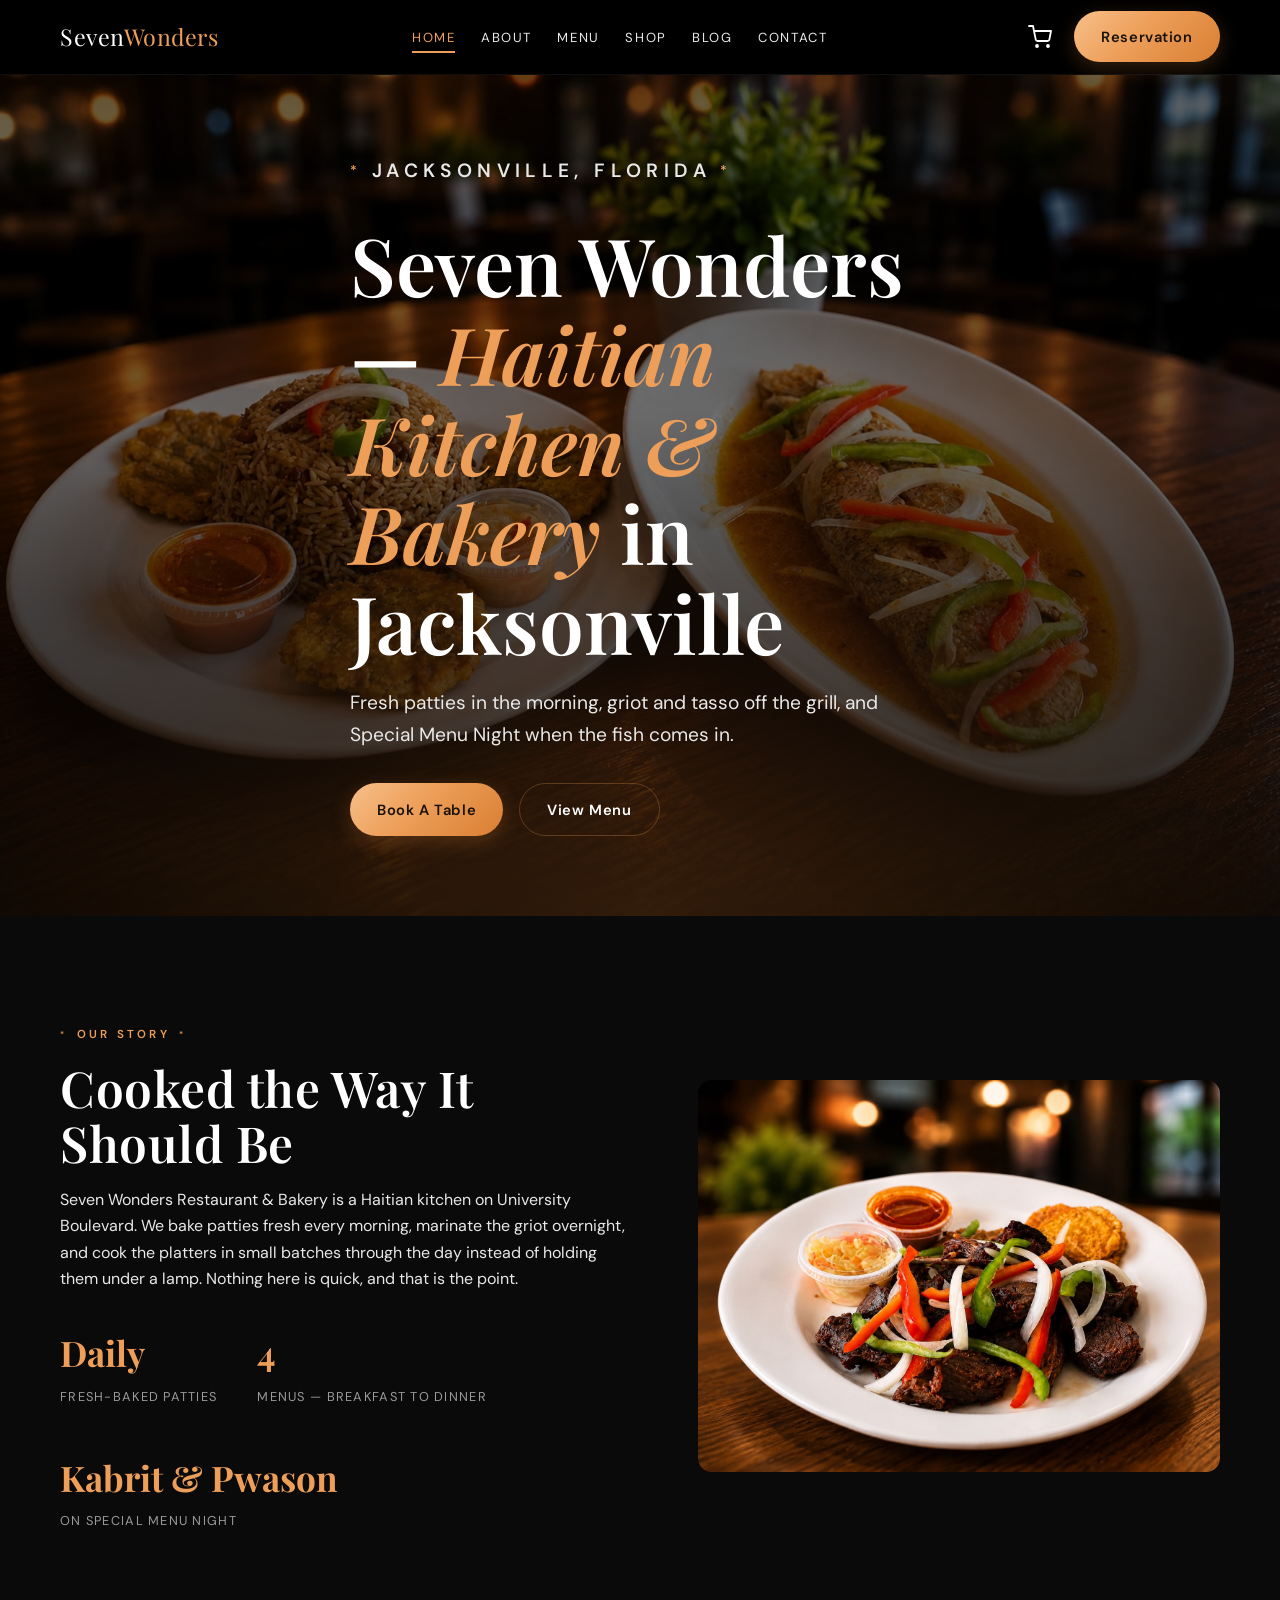
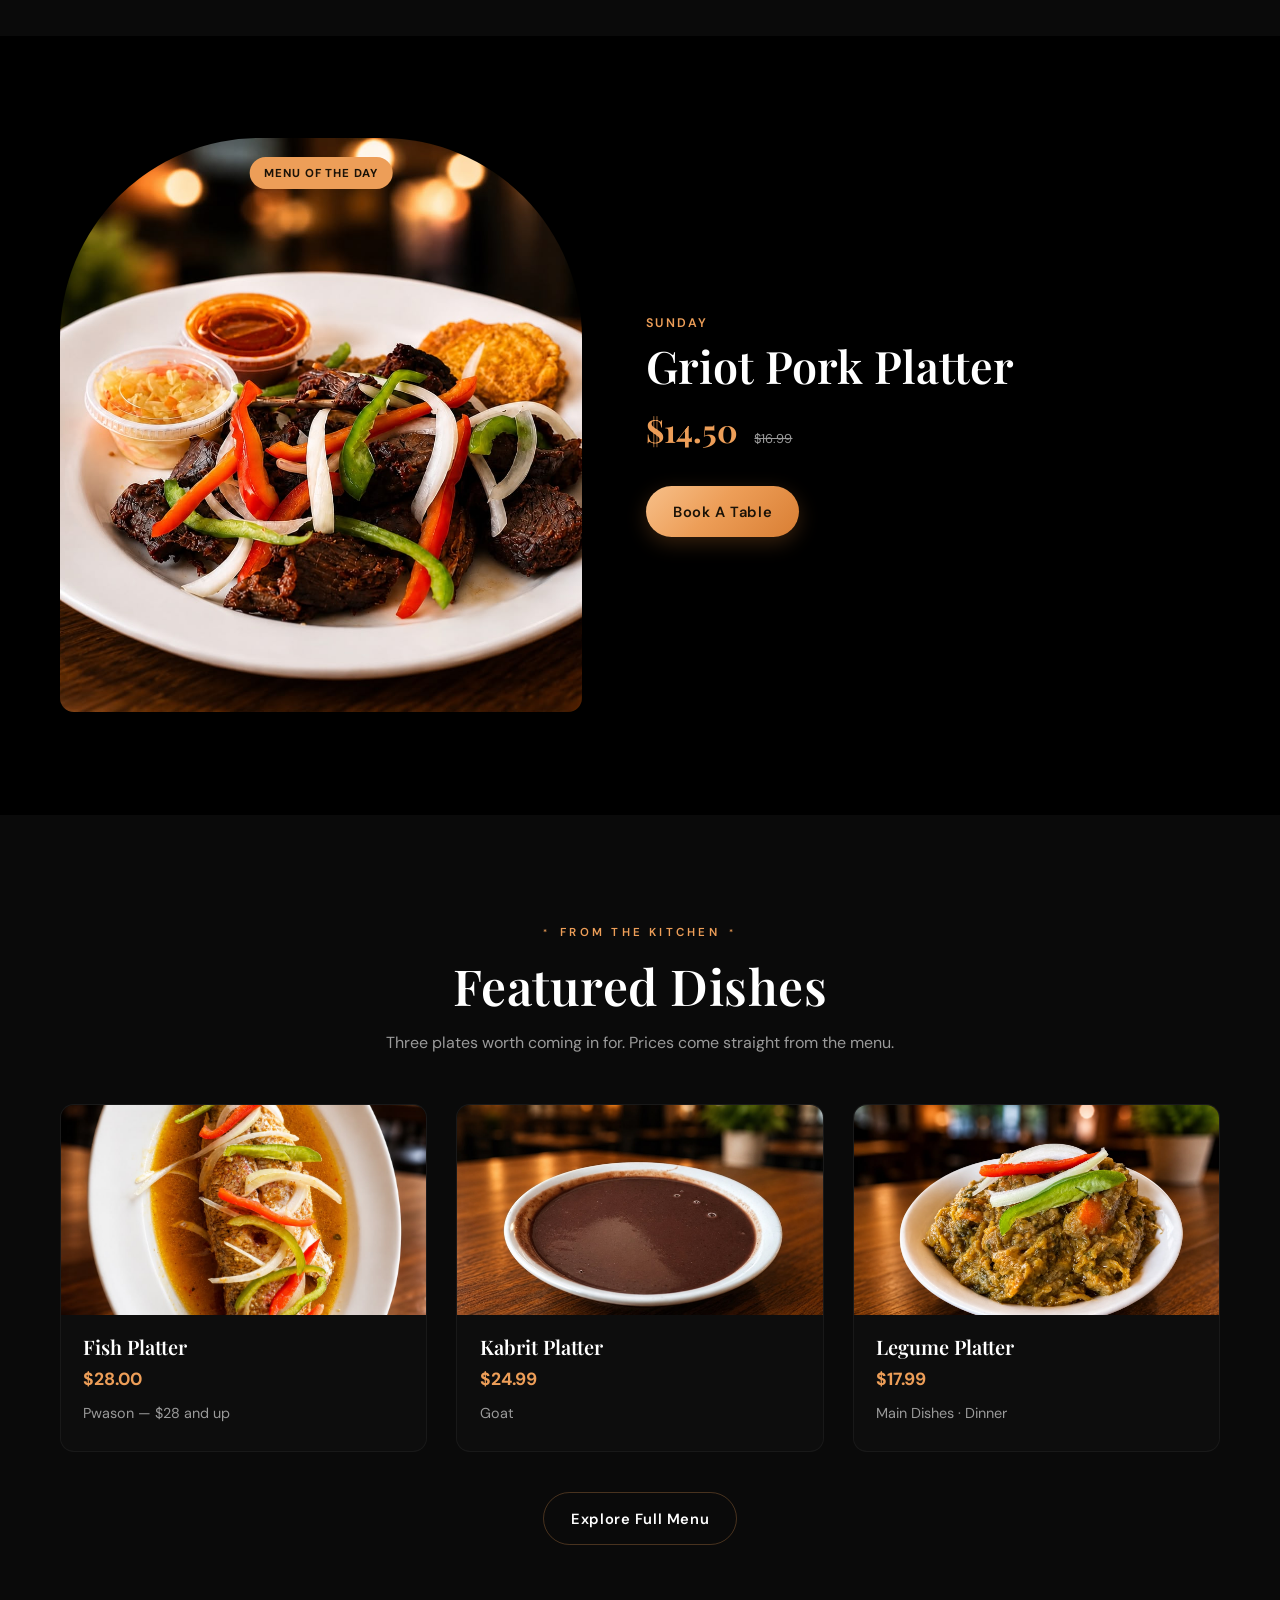
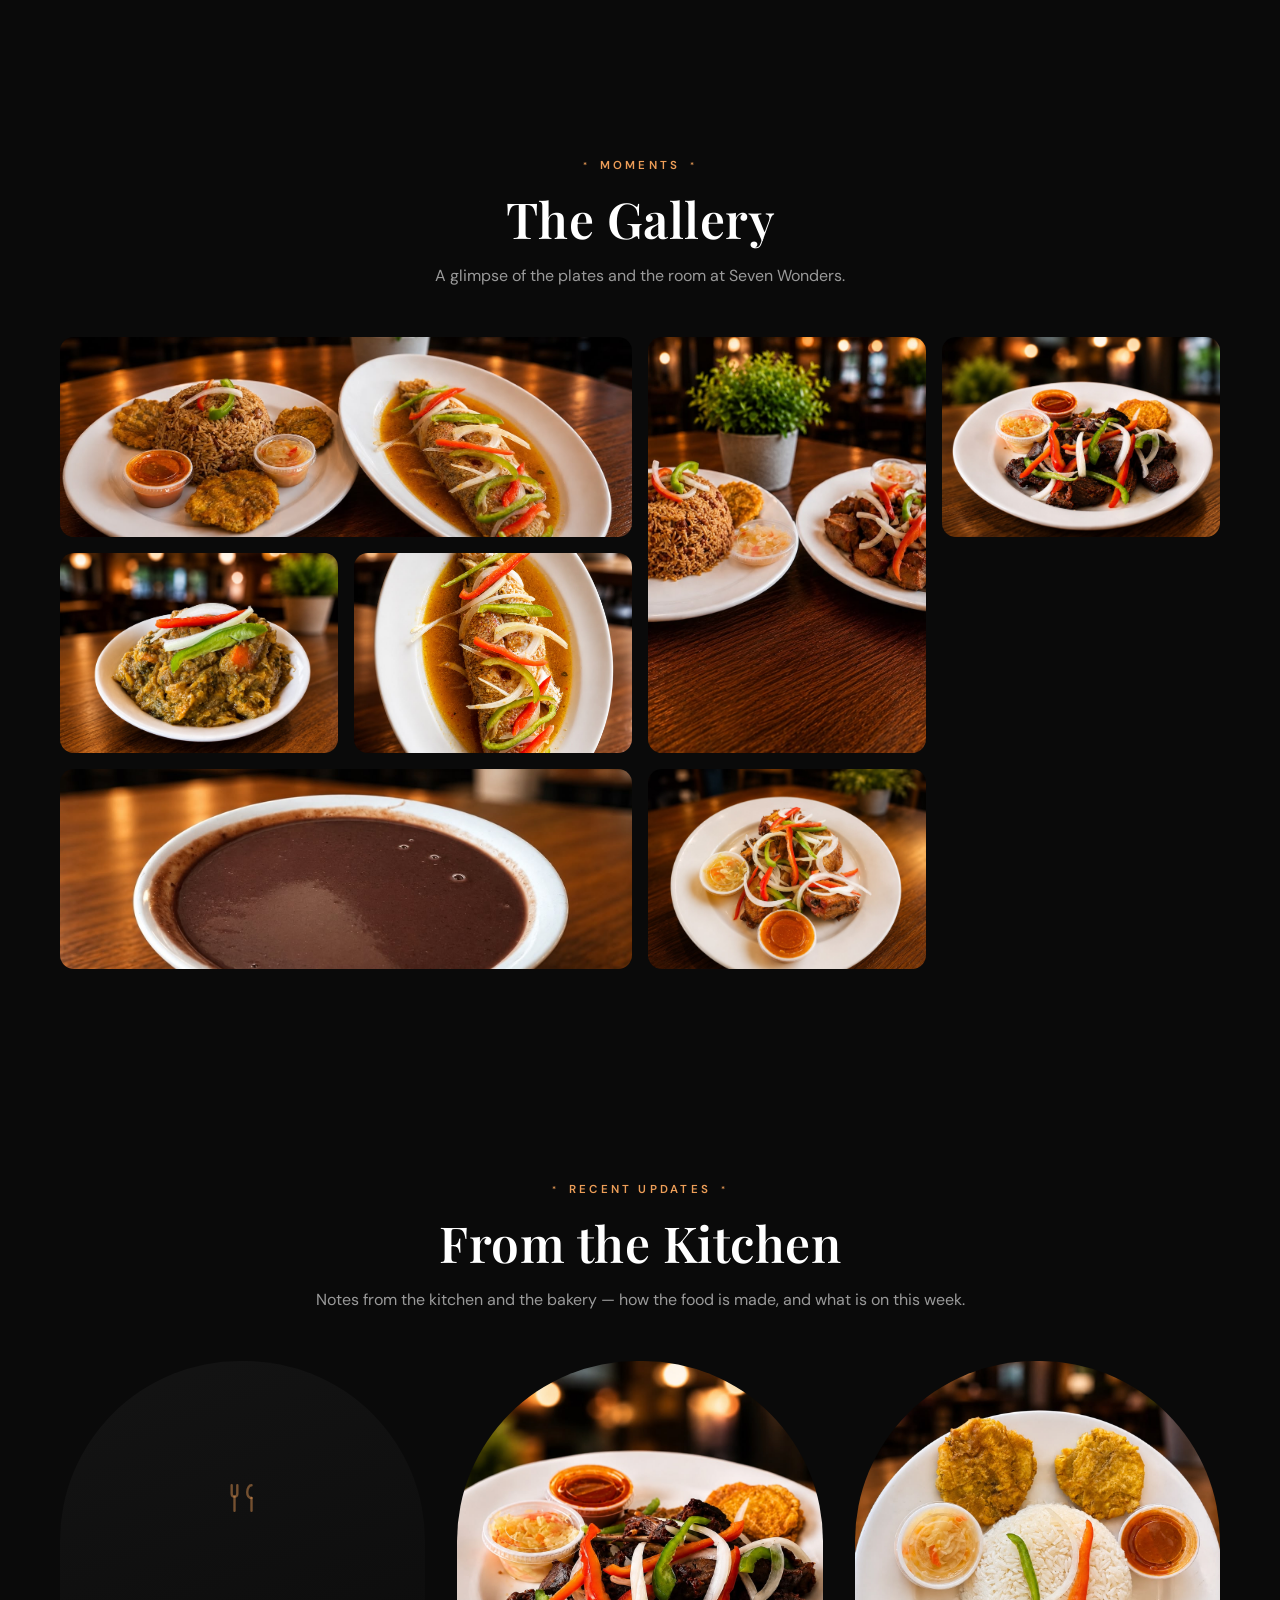
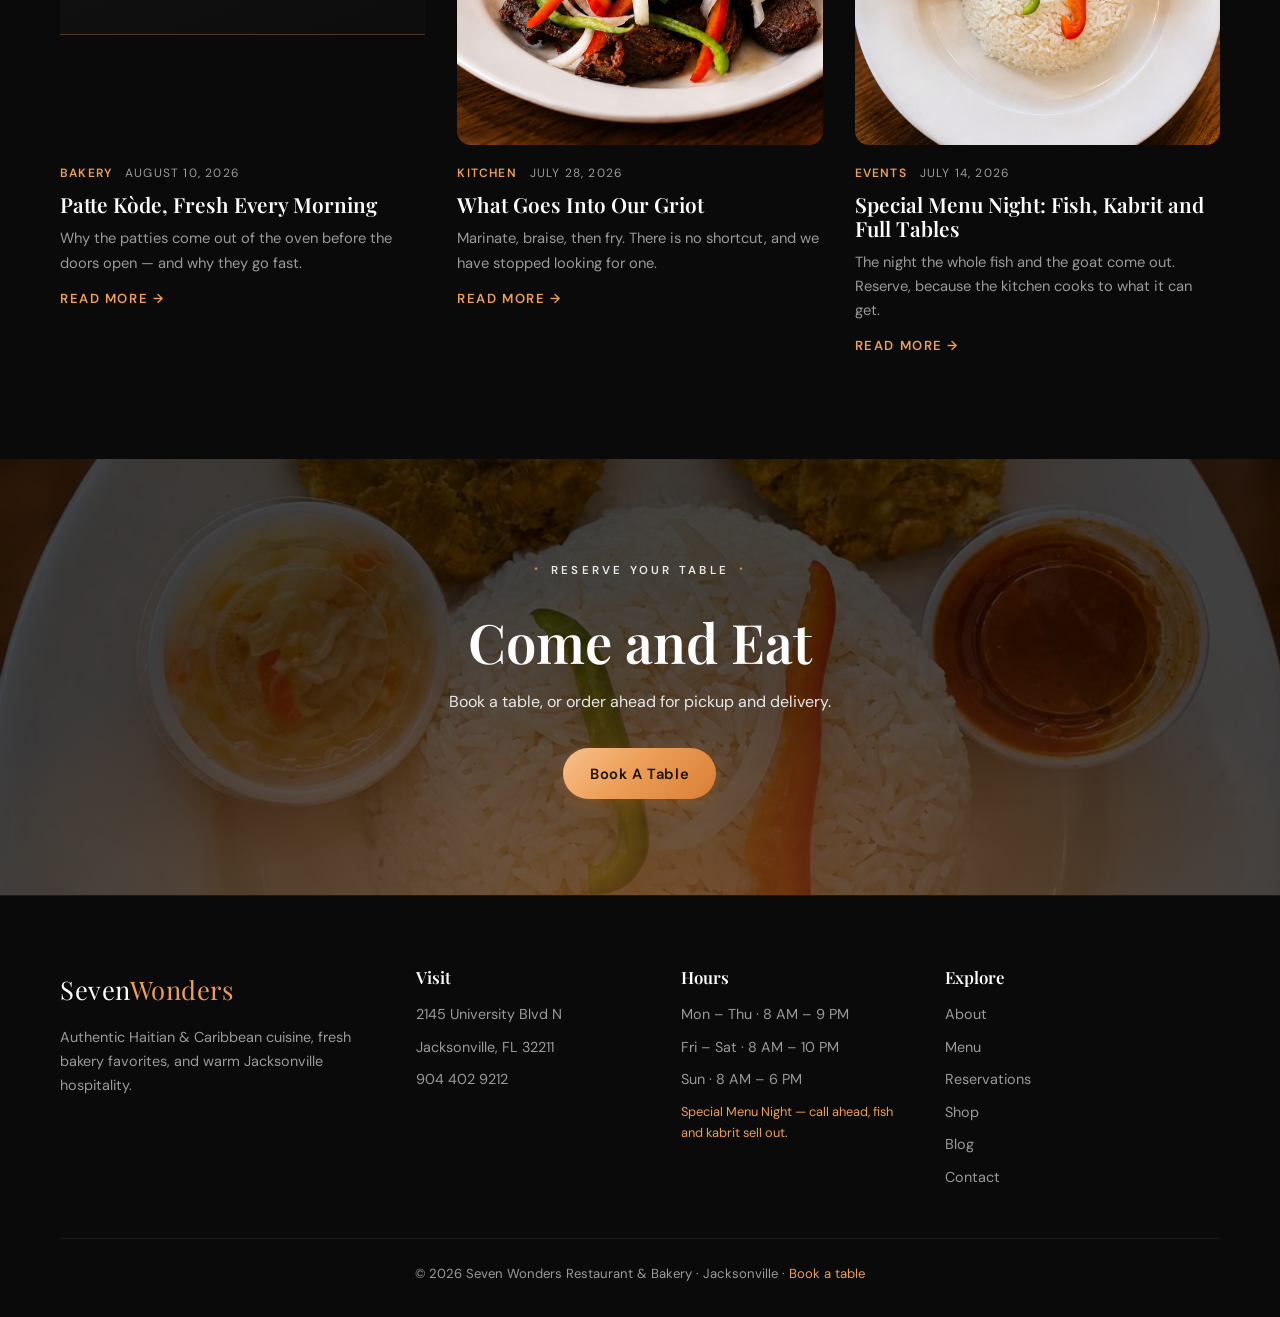
==== index.html @ b7b83d40 "Merge origin/main into the content-driven site The dashboard refactor and the eight commits on origi" ====
<!DOCTYPE html>
<html lang="en">
<head>
  <meta charset="UTF-8" />
  <meta name="viewport" content="width=device-width, initial-scale=1.0" />
  <title>Seven Wonders Restaurant &amp; Bakery — Haitian Food in Jacksonville FL</title>
  <meta name="description" content="Seven Wonders Restaurant &amp; Bakery, 2145 University Blvd N, Jacksonville FL. Haitian breakfast, griot, tasso, legume and Special Menu Night. Order online or book a table." />
  <link rel="icon" type="image/svg+xml" href="assets/favicon.svg" />
  <link rel="canonical" href="index.html" />
  <meta property="og:type" content="restaurant.restaurant" />
  <meta property="og:site_name" content="Seven Wonders Restaurant &amp; Bakery" />
  <meta property="og:title" content="Seven Wonders Restaurant &amp; Bakery — Jacksonville, FL" />
  <meta property="og:description" content="Haitian kitchen and bakery on University Blvd. Breakfast, griot, tasso, legume and Special Menu Night." />
  <meta property="og:url" content="index.html" />
  <meta property="og:image" content="assets/gallery/gallery-07.jpeg" />
  <meta name="twitter:card" content="summary_large_image" />
  <meta name="theme-color" content="#000000" />
  <link rel="preconnect" href="https://fonts.googleapis.com" />
  <link rel="preconnect" href="https://fonts.gstatic.com" crossorigin />
  <link href="https://fonts.googleapis.com/css2?family=Playfair+Display:ital,wght@0,500;0,600;0,700;1,500&family=DM+Sans:wght@400;500;600;700&display=swap" rel="stylesheet" />
  <link rel="stylesheet" href="css/style.css?v=about-cms" />
</head>
<body>
  <a class="skip-link" href="#main">Skip to content</a>

  <!-- ================= HEADER ================= -->
  <header class="site-header">
    <div class="container nav">
      <a class="brand" href="index.html">Seven<span>Wonders</span></a>
      <nav aria-label="Primary">
        <ul class="nav-links" id="nav-links">
          <li><a href="index.html" aria-current="page">Home</a></li>
          <li><a href="about.html">About</a></li>
          <li><a href="menu.html">Menu</a></li>
          <li><a href="shop.html">Shop</a></li>
          <li><a href="blog.html">Blog</a></li>
          <li><a href="contact.html">Contact</a></li>
        </ul>
      </nav>
      <div class="nav-actions">
        <a class="cart-btn" href="shop.html" aria-label="View cart">
          <svg width="24" height="24" viewBox="0 0 24 24" fill="none" stroke="currentColor" stroke-width="1.8" stroke-linecap="round" stroke-linejoin="round"><circle cx="9" cy="21" r="1"/><circle cx="20" cy="21" r="1"/><path d="M1 1h4l2.68 13.39a2 2 0 0 0 2 1.61h9.72a2 2 0 0 0 2-1.61L23 6H6"/></svg>
          <span class="cart-badge" id="cart-badge">0</span>
        </a>
        <a class="btn btn--primary" href="reservation.html">Reservation</a>
        <button class="hamburger" aria-label="Open menu" aria-expanded="false" aria-controls="nav-links">
          <span></span><span></span><span></span>
        </button>
      </div>
    </div>
  </header>
  <div class="drawer-backdrop"></div>

  <main id="main">
    <!-- ================= HERO ================= -->
    <section class="hero">
      <!-- The text and photo below are the no-JavaScript fallback. The live
           values come from content/home.js → hero. Keep them in step. -->
      <img class="hero__bg" src="assets/gallery/gallery-07.jpeg" alt="A platter of Haitian food served at Seven Wonders" />
      <div class="hero__overlay"></div>
      <canvas id="ember-canvas" aria-hidden="true"></canvas>
      <div class="container hero__inner">
        <p class="eyebrow">Jacksonville, Florida</p>
        <h1>Seven Wonders — <span class="accent">Haitian Kitchen &amp; Bakery</span> in Jacksonville</h1>
        <p>Fresh patties in the morning, griot and tasso off the grill, and Special Menu Night when the fish comes in.</p>
        <div class="hero__cta">
          <a class="btn btn--primary" href="reservation.html">Book A Table</a>
          <a class="btn btn--ghost" href="menu.html">View Menu</a>
        </div>
      </div>
    </section>

    <!-- ================= ABOUT STRIP ================= -->
    <section class="section section--near">
      <div class="container about-grid">
        <div class="reveal">
          <p class="eyebrow">Our Story</p>
          <h2 class="section-title">Cooked the Way It Should Be</h2>
          <p>Seven Wonders Restaurant &amp; Bakery is a Haitian kitchen on University Boulevard. We bake patties fresh every morning, marinate the griot overnight, and cook the platters in small batches through the day instead of holding them under a lamp. Nothing here is quick, and that is the point.</p>
          <div class="stat-row"></div>
        </div>
        <div class="reveal">
          <img src="assets/gallery/gallery-11.jpeg" alt="Griot pork platter at Seven Wonders" />
        </div>
      </div>
    </section>

    <!-- ================= MENU OF THE DAY ================= -->
    <section class="section" id="mod">
      <div class="container mod-grid">
        <div class="mod-media reveal">
          <span class="mod-today">Menu of the Day</span>
          <img id="mod-img" src="assets/gallery/gallery-11.jpeg" alt="Special of the day" />
        </div>
        <div class="mod-body reveal">
          <p class="mod-day" id="mod-day">Today's Special</p>
          <h2 class="mod-name" id="mod-name">Griot Pork Platter</h2>
          <p class="mod-desc" id="mod-desc" hidden></p>
          <div class="mod-price" id="mod-price">$15.00 <small>$17.60</small></div>
          <div style="margin-top:1.8rem"><a class="btn btn--primary" href="reservation.html">Book A Table</a></div>
        </div>
      </div>
    </section>

    <!-- ================= FEATURED DISHES ================= -->
    <section class="section section--near">
      <div class="container">
        <div class="center reveal" style="margin-bottom:3rem">
          <p class="eyebrow">From the Kitchen</p>
          <h2 class="section-title">Featured Dishes</h2>
          <p class="section-lead">Three plates worth coming in for. Prices come straight from the menu.</p>
        </div>
        <!-- Filled from content/menu.js → featuredIds, so a price change
             in the dashboard updates the homepage too. -->
        <div class="dish-grid"></div>
        <div class="center" style="margin-top:2.5rem">
          <a class="btn btn--ghost" href="menu.html">Explore Full Menu</a>
        </div>
      </div>
    </section>

    <!-- ================= LIVE MUSIC / SPECIAL GUESTS ================= -->
    <section class="section">
      <div class="container">
        <div class="center reveal" style="margin-bottom:3rem">
          <p class="eyebrow">Live at Seven Wonders</p>
          <h2 class="section-title">Special Guests &amp; Live Music</h2>
          <p class="section-lead">Every weekend the dining room comes alive. Reserve your table for an evening of song, jazz and soul.</p>
        </div>
        <!-- Filled from content/home.js → events. Past dates drop off and
             the whole section hides when nothing is coming up. -->
        <div class="events-grid"></div>
      </div>
    </section>

    <!-- ================= GALLERY ================= -->
    <section class="section section--near">
      <div class="container">
        <div class="center reveal" style="margin-bottom:3rem">
          <p class="eyebrow">Moments</p>
          <h2 class="section-title">The Gallery</h2>
          <p class="section-lead">A glimpse of the plates and the room at Seven Wonders.</p>
        </div>
        <!-- Filled from content/gallery.js → homepage (7 photos) -->
        <div class="gallery reveal" id="gallery"></div>
      </div>
    </section>

    <!-- ================= TESTIMONIALS SLIDER ================= -->
    <section class="section">
      <div class="container">
        <div class="center reveal" style="margin-bottom:2.5rem">
          <p class="eyebrow">Guest Words</p>
          <h2 class="section-title">What Our Guests Say</h2>
        </div>
        <div class="slider reveal" id="slider" aria-roledescription="carousel" aria-label="Guest testimonials">
          <!-- Filled from content/home.js → testimonials. Empty by design:
               the previous three quotes were invented, with stock photos of
               strangers attached to them. Add real guest words in the
               dashboard and this section appears. -->
          <div class="slider__track"></div>
          <div class="slider__nav">
            <button class="slider__arrow prev" type="button" aria-label="Previous review">‹</button>
            <div class="slider__dots" role="tablist" aria-label="Choose review"></div>
            <button class="slider__arrow next" type="button" aria-label="Next review">›</button>
          </div>
        </div>
      </div>
    </section>

    <!-- ================= RECENT UPDATES / BLOG PREVIEW ================= -->
    <section class="section section--near">
      <div class="container">
        <div class="center reveal" style="margin-bottom:3rem">
          <p class="eyebrow">Recent Updates</p>
          <h2 class="section-title">From the Kitchen</h2>
          <p class="section-lead">Notes from the kitchen and the bakery — how the food is made, and what is on this week.</p>
        </div>
        <!-- Filled from content/blog.js — the newest published posts -->
        <div class="blog-grid"></div>
      </div>
    </section>

    <!-- ================= RESERVATION CTA BANNER ================= -->
    <section class="cta-banner">
      <img src="assets/gallery/gallery-09.jpeg" alt="" />
      <div class="container reveal">
        <p class="eyebrow">Reserve Your Table</p>
        <h2>Come and Eat</h2>
        <p>Book a table, or order ahead for pickup and delivery.</p>
        <a class="btn btn--primary" href="reservation.html">Book A Table</a>
      </div>
    </section>
  </main>

  <!-- ================= LIGHTBOX ================= -->
  <div class="lightbox" id="lightbox" role="dialog" aria-modal="true" aria-label="Image viewer">
    <button class="lightbox__close" type="button" aria-label="Close">✕</button>
    <button class="lightbox__nav prev" type="button" aria-label="Previous image">‹</button>
    <img src="" alt="Gallery image enlarged" />
    <button class="lightbox__nav next" type="button" aria-label="Next image">›</button>
  </div>

  <!-- ================= FOOTER ================= -->
  <footer class="site-footer">
    <div class="container">
      <div class="footer-grid">
        <div class="footer-brand">
          <a class="brand" href="index.html">Seven<span>Wonders</span></a>
          <p>Authentic Haitian &amp; Caribbean cuisine, fresh bakery favorites, and warm Jacksonville hospitality.</p>
        </div>
        <div>
          <h4>Visit</h4>
          <ul>
            <li>2145 University Blvd N</li>
            <li>Jacksonville, FL 32211</li>
            <li><a href="tel:+19044029212">904 402 9212</a></li>
          </ul>
        </div>
        <div>
          <h4>Hours</h4>
          <ul>
            <li>Mon &#8211; Thu &#183; 8 AM &#8211; 9 PM</li>
            <li>Fri &#8211; Sat &#183; 8 AM &#8211; 10 PM</li>
            <li>Sun &#183; 8 AM &#8211; 6 PM</li>
          </ul>
        </div>
        <div>
          <h4>Explore</h4>
          <ul>
            <li><a href="about.html">About</a></li>
            <li><a href="menu.html">Menu</a></li>
            <li><a href="reservation.html">Reservations</a></li>
            <li><a href="shop.html">Shop</a></li>
            <li><a href="blog.html">Blog</a></li>
            <li><a href="contact.html">Contact</a></li>
          </ul>
        </div>
      </div>
      <div class="footer-bottom">
        &#169; <span id="year">2026</span> Seven Wonders Restaurant &amp; Bakery &#183; Jacksonville, FL &#183; <a href="reservation.html">Book a table</a>
      </div>
    </div>
  </footer>

  <!-- ===== CONTENT (managed from admin.html — do not hand-edit) ===== -->
  <script src="content/settings.js"></script>
  <script src="content/menu.js"></script>
  <script src="content/shop.js"></script>
  <script src="content/gallery.js"></script>
  <script src="content/blog.js"></script>
  <script src="content/home.js"></script>
  <script src="content/about.js"></script>
  <script src="js/content.js"></script>
  <!-- ===== BEHAVIOUR (site-render must come before main.js) ===== -->
  <script src="js/menu-data.js"></script>
  <script src="js/site-render.js"></script>
  <script src="js/main.js"></script>
</body>
</html>
---- css/style.css ----
/* =========================================================
   SEVEN WONDERS - Fine Dining, Jacksonville FL
   Single stylesheet. No frameworks.
   ========================================================= */

/* ---------- Design tokens ---------- */
:root {
  --apricot: #ED9E58;
  --apricot-light: #F7C08A;
  --apricot-deep: #D97E33;
  --black: #000000;
  --near-black: #0A0A0A;
  --panel: #0d0d0d;
  --line: rgba(237, 158, 88, 0.28);
  --white: #FFFFFF;
  --body: #E8E8E8;
  --muted: #9a9a9a;

  --serif: "Playfair Display", Georgia, "Times New Roman", serif;
  --sans: "DM Sans", system-ui, -apple-system, Segoe UI, Roboto, sans-serif;

  --maxw: 1240px;
  --radius: 14px;
  --gutter: clamp(1.1rem, 4vw, 2.5rem);

  --ease: cubic-bezier(0.22, 0.61, 0.36, 1);
}

/* ---------- Reset ---------- */
*, *::before, *::after { box-sizing: border-box; }
* { margin: 0; padding: 0; }

html { scroll-behavior: smooth; -webkit-text-size-adjust: 100%; }

body {
  font-family: var(--sans);
  background: var(--black);
  color: var(--body);
  line-height: 1.65;
  font-size: 16px;
  overflow-x: hidden;
  -webkit-font-smoothing: antialiased;
}

img { max-width: 100%; display: block; }
a { color: inherit; text-decoration: none; }
ul { list-style: none; }
button { font-family: inherit; cursor: pointer; border: none; background: none; color: inherit; }
input, select, textarea { font-family: inherit; font-size: 1rem; }

h1, h2, h3, h4 { font-family: var(--serif); color: var(--white); font-weight: 600; line-height: 1.12; }

/* ---------- Accessibility: focus ---------- */
:focus-visible {
  outline: 2px solid var(--apricot);
  outline-offset: 3px;
  border-radius: 3px;
}

.skip-link {
  position: absolute; left: -999px; top: 0; z-index: 2000;
  background: var(--apricot); color: #1a1207; padding: .7rem 1.2rem;
  font-weight: 700; border-radius: 0 0 8px 0;
}
.skip-link:focus { left: 0; }

/* ---------- Layout helpers ---------- */
.container { width: 100%; max-width: var(--maxw); margin-inline: auto; padding-inline: var(--gutter); }
.section { padding-block: clamp(3.5rem, 8vw, 6.5rem); }
.section--near { background: var(--near-black); }
.center { text-align: center; }

.eyebrow {
  display: inline-flex; align-items: center; gap: .6rem;
  color: var(--apricot);
  font-family: var(--sans);
  text-transform: uppercase;
  letter-spacing: .28em;
  font-size: .72rem;
  font-weight: 600;
  margin-bottom: 1rem;
}
.eyebrow::before, .eyebrow::after { content: "*"; color: var(--apricot); font-size: .7em; }
.eyebrow--plain::before, .eyebrow--plain::after { content: none; }

.section-title {
  font-size: clamp(1.9rem, 4.5vw, 3.1rem);
  margin-bottom: 1rem;
  letter-spacing: .5px;
}
.section-lead { max-width: 60ch; color: var(--muted); margin-inline: auto; }

.diamond-sep { color: var(--apricot); }

/* ---------- Buttons ---------- */
.btn {
  --glow: rgba(237, 158, 88, 0.55);
  display: inline-flex; align-items: center; justify-content: center; gap: .55rem;
  padding: .85rem 1.7rem;
  border-radius: 40px;
  font-weight: 600;
  letter-spacing: .04em;
  font-size: .92rem;
  transition: transform .25s var(--ease), box-shadow .35s var(--ease), background .35s var(--ease);
  will-change: transform, box-shadow;
}
.btn--primary {
  background: linear-gradient(135deg, var(--apricot-light), var(--apricot) 45%, var(--apricot-deep));
  color: #1a1207;
  box-shadow: 0 6px 20px rgba(217, 126, 51, 0.25);
}
.btn--primary:hover {
  transform: translateY(-2px);
  animation: flameGlow 1.6s var(--ease) infinite;
  background: linear-gradient(135deg, var(--apricot), var(--apricot-deep) 60%, var(--apricot-deep));
}
.btn--ghost {
  background: transparent;
  color: var(--white);
  border: 1px solid var(--line);
}
.btn--ghost:hover {
  border-color: var(--apricot);
  color: var(--apricot-light);
  transform: translateY(-2px);
  box-shadow: 0 0 22px rgba(237, 158, 88, 0.25);
}
.btn--block { width: 100%; }

@keyframes flameGlow {
  0%   { box-shadow: 0 0 0 0 var(--glow), 0 6px 18px rgba(217,126,51,.3); }
  50%  { box-shadow: 0 0 26px 4px var(--glow), 0 10px 26px rgba(217,126,51,.45); }
  100% { box-shadow: 0 0 0 0 var(--glow), 0 6px 18px rgba(217,126,51,.3); }
}

/* =========================================================
   HEADER / NAV
   ========================================================= */
.site-header {
  position: sticky; top: 0; z-index: 1000;
  background: rgba(0,0,0,0.82);
  backdrop-filter: blur(10px);
  border-bottom: 1px solid rgba(255,255,255,0.06);
  transition: background .3s var(--ease);
}
.nav {
  display: flex; align-items: center; justify-content: space-between;
  gap: 1.5rem;
  height: 74px;
}
.brand {
  font-family: var(--serif);
  font-size: 1.45rem;
  color: var(--white);
  letter-spacing: .5px;
  white-space: nowrap;
}
.brand span { color: var(--apricot); }

.nav-links {
  display: flex; align-items: center; gap: 1.6rem;
  margin-left: auto;
}
.nav-links a {
  font-size: .82rem;
  letter-spacing: .12em;
  text-transform: uppercase;
  color: var(--body);
  position: relative;
  padding: .35rem 0;
  transition: color .25s var(--ease);
}
.nav-links a::after {
  content: ""; position: absolute; left: 0; bottom: -2px;
  width: 0; height: 2px; background: var(--apricot);
  transition: width .28s var(--ease);
}
.nav-links a:hover, .nav-links a[aria-current="page"] { color: var(--apricot); }
.nav-links a:hover::after, .nav-links a[aria-current="page"]::after { width: 100%; }

.nav-actions { display: flex; align-items: center; gap: 1rem; }

/* Cart */
.cart-btn { position: relative; display: inline-flex; padding: .4rem; color: var(--white); }
.cart-btn:hover { color: var(--apricot); }
.cart-badge {
  position: absolute; top: -6px; right: -8px;
  min-width: 20px; height: 20px; padding: 0 5px;
  background: var(--apricot);
  color: #1a1207;
  font-size: .7rem; font-weight: 700;
  border-radius: 20px;
  display: grid; place-items: center;
  line-height: 1;
}
.cart-badge.pop { animation: pop .4s var(--ease); }
@keyframes pop {
  0% { transform: scale(1); }
  40% { transform: scale(1.5); }
  100% { transform: scale(1); }
}

/* Hamburger */
.hamburger {
  display: none;
  flex-direction: column; gap: 5px;
  padding: .5rem;
}
.hamburger span {
  width: 24px; height: 2px; background: var(--white);
  transition: transform .3s var(--ease), opacity .3s var(--ease);
}
.hamburger[aria-expanded="true"] span:nth-child(1) { transform: translateY(7px) rotate(45deg); }
.hamburger[aria-expanded="true"] span:nth-child(2) { opacity: 0; }
.hamburger[aria-expanded="true"] span:nth-child(3) { transform: translateY(-7px) rotate(-45deg); }

/* Mobile drawer */
.drawer-backdrop {
  position: fixed; inset: 0; z-index: 900;
  background: rgba(0,0,0,0.6);
  opacity: 0; visibility: hidden;
  transition: opacity .3s var(--ease), visibility .3s var(--ease);
}
.drawer-backdrop.open { opacity: 1; visibility: visible; }

@media (max-width: 900px) {
  .nav-links {
    position: fixed; top: 0; right: calc((100vw - 100%) + 1px); z-index: 950;
    height: 100dvh; width: min(82vw, 340px);
    background: var(--near-black);
    border-left: 1px solid var(--line);
    flex-direction: column; align-items: stretch;
    gap: 0;
    padding: 90px 0 2rem;
    opacity: 0;
    visibility: hidden;
    transform: translateX(16px);
    transition: opacity .25s var(--ease), visibility .25s var(--ease), transform .35s var(--ease);
    overflow-y: auto;
    margin-left: 0;
  }
  .nav-links.open { opacity: 1; visibility: visible; transform: translateX(0); }
  .nav-links a {
    padding: 1.05rem var(--gutter);
    border-bottom: 1px solid rgba(255,255,255,0.06);
    font-size: .95rem;
  }
  .nav-links a::after { display: none; }
  .nav-actions .btn { display: none; }
  .hamburger { display: flex; }
}

/* =========================================================
   HERO + EMBERS
   ========================================================= */
.hero {
  position: relative;
  min-height: min(92vh, 820px);
  display: grid; align-items: center;
  overflow: hidden;
  isolation: isolate;
}
.hero__bg {
  position: absolute; inset: 0; z-index: -3;
  object-fit: cover; width: 100%; height: 100%;
}
.hero__overlay {
  position: absolute; inset: 0; z-index: -2;
  background:
    radial-gradient(120% 90% at 50% 100%, rgba(217,126,51,0.20), transparent 55%),
    linear-gradient(180deg, rgba(0,0,0,0.6), rgba(0,0,0,0.55) 40%, rgba(0,0,0,0.92));
}
#ember-canvas {
  position: absolute; inset: 0; z-index: -1;
  width: 100%; height: 100%; pointer-events: none;
}
.hero__inner { max-width: 60ch; padding-block: 5rem; }
.hero h1 {
  font-size: clamp(2.5rem, 7vw, 5rem);
  margin-bottom: 1.3rem;
}
.hero h1 .accent { color: var(--apricot); font-style: italic; }
.hero p { font-size: clamp(1rem, 2vw, 1.2rem); color: var(--body); max-width: 46ch; margin-bottom: 2rem; }
.hero__cta { display: flex; flex-wrap: wrap; gap: 1rem; }

/* =========================================================
   ABOUT STRIP
   ========================================================= */
.about-grid {
  display: grid; grid-template-columns: 1.1fr 1fr; gap: clamp(2rem, 5vw, 4rem);
  align-items: center;
}
.about-grid img { border-radius: var(--radius); width: 100%; height: 100%; max-height: 480px; object-fit: cover; }
.stat-row { display: flex; gap: 2.5rem; margin-top: 2rem; flex-wrap: wrap; }
.stat b { font-family: var(--serif); font-size: 2.2rem; color: var(--apricot); display: block; }
.stat span { font-size: .8rem; letter-spacing: .1em; text-transform: uppercase; color: var(--muted); }

/* =========================================================
   FEATURED DISHES
   ========================================================= */
.dish-grid { display: grid; grid-template-columns: repeat(3, 1fr); gap: 1.8rem; }
.dish-card {
  background: var(--panel);
  border: 1px solid rgba(255,255,255,0.05);
  border-radius: var(--radius);
  overflow: hidden;
  transition: transform .35s var(--ease), border-color .35s var(--ease);
}
.dish-card:hover { transform: translateY(-6px); border-color: var(--line); }
.dish-card img { width: 100%; height: 210px; object-fit: cover; }
.dish-card__body { padding: 1.3rem 1.4rem 1.6rem; }
.dish-card h3 { font-size: 1.25rem; margin-bottom: .4rem; }
.dish-card .price { color: var(--apricot); font-weight: 700; font-size: 1.1rem; }
.dish-card p { color: var(--muted); font-size: .9rem; margin-top: .5rem; }

/* =========================================================
   BLOG / RECENT UPDATES CARDS (arched)
   ========================================================= */
.blog-grid { display: grid; grid-template-columns: repeat(3, 1fr); gap: 2rem; }
.post-card { display: flex; flex-direction: column; }
.post-card__media {
  border-radius: 180px 180px var(--radius) var(--radius);
  overflow: hidden;
  aspect-ratio: 4 / 4.2;
  margin-bottom: 1.2rem;
}
.post-card__media img {
  width: 100%; height: 100%; object-fit: cover;
  transition: transform .6s var(--ease);
}
.post-card:hover .post-card__media img { transform: scale(1.06); }
.post-meta { display: flex; gap: .8rem; font-size: .75rem; letter-spacing: .1em; text-transform: uppercase; margin-bottom: .6rem; }
.post-meta .cat { color: var(--apricot); font-weight: 600; }
.post-meta .date { color: var(--muted); }
.post-card h3 { font-size: 1.3rem; margin-bottom: .6rem; }
.post-card h3 a:hover { color: var(--apricot); }
.post-card p { color: var(--muted); font-size: .92rem; }
.read-more { color: var(--apricot); font-size: .82rem; letter-spacing: .12em; text-transform: uppercase; margin-top: .8rem; display: inline-block; font-weight: 600; }

/* =========================================================
   MENU PAGE
   ========================================================= */
.menu-tabs {
  display: flex; justify-content: center; align-items: center;
  flex-wrap: wrap; gap: .4rem 1rem;
  margin-bottom: 3rem;
}
.menu-tab {
  display: inline-flex; align-items: center; gap: 1rem;
  color: var(--muted);
  font-family: var(--serif);
  font-size: clamp(1.1rem, 2.5vw, 1.6rem);
  letter-spacing: .04em;
  padding: .3rem .2rem;
  position: relative;
  transition: color .25s var(--ease);
}
.menu-tab[aria-selected="true"] { color: var(--apricot); }
.menu-tab:hover { color: var(--apricot-light); }
.menu-tab::after {
  content: "*"; color: var(--apricot);
  font-size: .6em; margin-left: 1rem;
}
.menu-tab:last-child::after { content: none; }

.menu-panel { display: none; }
.menu-panel.active { display: grid; grid-template-columns: 1.3fr 1fr; gap: clamp(2rem, 5vw, 4rem); align-items: start; animation: fadeIn .45s var(--ease); }
@keyframes fadeIn { from { opacity: 0; transform: translateY(12px); } to { opacity: 1; transform: none; } }

.menu-list { display: flex; flex-direction: column; gap: 1.8rem; }
.menu-item { display: grid; grid-template-columns: 66px 1fr; gap: 1.1rem; align-items: start; }
.menu-item__thumb { width: 66px; height: 66px; border-radius: 50%; object-fit: cover; border: 1px solid var(--line); }
.menu-item__head { display: flex; align-items: baseline; gap: .6rem; }
.menu-item__name {
  font-family: var(--serif); font-size: 1.12rem; color: var(--white);
  text-transform: uppercase; letter-spacing: .03em; white-space: nowrap;
}
.menu-item__leader { flex: 1; border-bottom: 1.5px dotted var(--line); transform: translateY(-4px); }
.menu-item__price { color: var(--apricot); font-weight: 700; font-size: 1.1rem; white-space: nowrap; }
.menu-item__desc { color: var(--muted); font-size: .88rem; margin-top: .35rem; max-width: 46ch; }
.badge-new {
  background: var(--apricot); color: #1a1207;
  font-size: .6rem; font-weight: 700; letter-spacing: .08em;
  padding: .15rem .45rem; border-radius: 20px; text-transform: uppercase;
}
.menu-photo { border-radius: 200px 200px var(--radius) var(--radius); overflow: hidden; position: sticky; top: 100px; aspect-ratio: 3/4; }
.menu-photo img { width: 100%; height: 100%; object-fit: cover; }

/* =========================================================
   SHOP PAGE
   ========================================================= */
.shop-bar { display: flex; justify-content: space-between; align-items: center; flex-wrap: wrap; gap: 1rem; margin-bottom: 2.2rem; }
.shop-bar .results { color: var(--muted); font-size: .9rem; }
.sort-select {
  background: var(--panel); color: var(--body);
  border: 1px solid var(--line); border-radius: 40px;
  padding: .6rem 1.1rem;
}
.product-grid { display: grid; grid-template-columns: repeat(3, 1fr); gap: 1.8rem; }
.product-card {
  background: var(--panel);
  border: 1px solid rgba(255,255,255,0.06);
  border-radius: var(--radius);
  padding: 1.1rem;
  position: relative;
  display: flex; flex-direction: column;
  transition: transform .35s var(--ease), border-color .35s var(--ease);
}
.product-card:hover { transform: translateY(-6px); border-color: var(--line); }
.sale-badge {
  position: absolute; top: 1rem; left: 1rem; z-index: 2;
  background: var(--apricot); color: #1a1207;
  font-weight: 700; font-size: .72rem; letter-spacing: .05em;
  padding: .3rem .7rem; border-radius: 20px;
}
.product-card__media { border-radius: 10px; overflow: hidden; margin-bottom: 1rem; aspect-ratio: 1/1; background: #000; }
.product-card__media img { width: 100%; height: 100%; object-fit: cover; }
.product-card h3 { font-size: 1.2rem; margin-bottom: .5rem; }
.product-card .divider { border-bottom: 1.5px dotted var(--line); margin: .6rem 0 .9rem; }
.price-row { display: flex; align-items: baseline; gap: .7rem; margin-bottom: 1rem; }
.price-old { color: var(--muted); text-decoration: line-through; font-size: .9rem; }
.price-new { color: var(--white); font-weight: 700; font-size: 1.2rem; }
.product-card .btn { margin-top: auto; }

/* =========================================================
   RESERVATION PAGE
   ========================================================= */
.reserve-grid { display: grid; grid-template-columns: 1fr 1fr; gap: clamp(2rem, 5vw, 4rem); align-items: stretch; }
.reserve-photo { border-radius: var(--radius); overflow: hidden; min-height: 100%; }
.reserve-photo img { width: 100%; height: 100%; object-fit: cover; min-height: 480px; }
.reserve-lead { color: var(--muted); margin-bottom: 2rem; }
.reserve-lead a { color: var(--apricot); }

.form-grid { display: grid; grid-template-columns: 1fr 1fr; gap: 1.1rem; }
.field { display: flex; flex-direction: column; gap: .4rem; }
.field--full { grid-column: 1 / -1; }
.field label { font-size: .78rem; text-transform: uppercase; letter-spacing: .1em; color: var(--muted); }
.field input, .field select, .field textarea {
  background: var(--panel);
  border: 1px solid rgba(255,255,255,0.12);
  color: var(--white);
  border-radius: 10px;
  padding: .8rem 1rem;
  transition: border-color .25s var(--ease), box-shadow .25s var(--ease);
}
.field input:focus, .field select:focus, .field textarea:focus {
  border-color: var(--apricot);
  box-shadow: 0 0 0 3px rgba(237,158,88,0.18);
  outline: none;
}
.field textarea { resize: vertical; min-height: 110px; }
.form-status { grid-column: 1/-1; border-radius: 10px; padding: .9rem 1rem; font-size: .9rem; display: none; }
.form-status.show { display: block; }
.form-status.success { background: rgba(237,158,88,0.14); border: 1px solid var(--apricot); color: var(--apricot-light); }
.form-status.error { background: rgba(200,60,60,0.14); border: 1px solid #c85050; color: #f0a0a0; }

/* Calendar */
.calendar { max-width: 520px; margin-top: 3rem; border-radius: var(--radius); overflow: hidden; border: 1px solid rgba(255,255,255,0.08); }
.cal-head {
  display: flex; align-items: center; justify-content: space-between;
  background: linear-gradient(135deg, var(--apricot), var(--apricot-deep));
  color: #1a1207; padding: .9rem 1.2rem;
  font-family: var(--serif); font-size: 1.2rem;
}
.cal-nav { background: rgba(0,0,0,0.15); color: #1a1207; width: 34px; height: 34px; border-radius: 50%; display: grid; place-items: center; font-size: 1.2rem; transition: background .25s var(--ease); }
.cal-nav:hover { background: rgba(0,0,0,0.3); }
.cal-weekdays { display: grid; grid-template-columns: repeat(7,1fr); background: rgba(237,158,88,0.15); }
.cal-weekdays span { text-align: center; padding: .6rem 0; font-size: .72rem; letter-spacing: .06em; color: var(--apricot); font-weight: 600; }
.cal-days { display: grid; grid-template-columns: repeat(7,1fr); background: var(--panel); }
.cal-days button {
  aspect-ratio: 1/1; color: var(--body); font-size: .9rem;
  border: 1px solid rgba(255,255,255,0.04);
  transition: background .2s var(--ease), color .2s var(--ease);
}
.cal-days button:hover:not(:disabled) { background: rgba(237,158,88,0.18); color: var(--white); }
.cal-days button.empty { pointer-events: none; background: transparent; border: none; }
.cal-days button.today { background: var(--apricot); color: #1a1207; font-weight: 700; }
.cal-days button.selected { outline: 2px solid var(--apricot); outline-offset: -2px; color: var(--apricot); }

/* =========================================================
   CONTACT PAGE
   ========================================================= */
.contact-grid { display: grid; grid-template-columns: 1fr 1fr; gap: clamp(2rem,5vw,4rem); align-items: start; }
.contact-info li { display: flex; gap: 1rem; margin-bottom: 1.6rem; align-items: flex-start; }
.contact-info .ico { color: var(--apricot); font-size: 1.3rem; line-height: 1.4; }
.contact-info b { color: var(--white); display: block; font-family: var(--serif); font-size: 1.05rem; }
.contact-info span { color: var(--muted); font-size: .92rem; }
.map-embed { border-radius: var(--radius); overflow: hidden; border: 1px solid var(--line); }
.map-embed iframe { width: 100%; height: 320px; border: 0; display: block; filter: grayscale(0.3) contrast(1.05); }

/* =========================================================
   BLOG POST expanded
   ========================================================= */
.post-full { max-width: 760px; margin-inline: auto; display: none; }
.post-full.active { display: block; animation: fadeIn .4s var(--ease); }
.post-full img { border-radius: var(--radius); margin: 1.5rem 0; width: 100%; max-height: 420px; object-fit: cover; }
.post-full h2 { font-size: clamp(1.8rem,4vw,2.6rem); margin-bottom: 1rem; }
.post-full p { margin-bottom: 1.1rem; }
.back-link { color: var(--apricot); letter-spacing: .12em; text-transform: uppercase; font-size: .8rem; font-weight: 600; margin-bottom: 1.5rem; display: inline-block; }

/* =========================================================
   FOOTER
   ========================================================= */
.site-footer { background: var(--near-black); border-top: 1px solid rgba(255,255,255,0.07); padding-block: clamp(3rem, 6vw, 4.5rem) 2rem; }
.footer-grid { display: grid; grid-template-columns: 1.4fr 1fr 1fr 1.2fr; gap: 2.2rem; margin-bottom: 2.5rem; }
.footer-grid h4 { color: var(--white); font-size: 1.05rem; margin-bottom: 1rem; }
.footer-brand .brand { font-size: 1.6rem; display: inline-block; margin-bottom: 1rem; }
.footer-grid p, .footer-grid li { color: var(--muted); font-size: .9rem; margin-bottom: .55rem; }
.footer-grid a:hover { color: var(--apricot); }
.socials { display: flex; gap: .8rem; margin-top: 1rem; }
.socials a {
  width: 38px; height: 38px; border-radius: 50%;
  border: 1px solid var(--line); display: grid; place-items: center;
  color: var(--apricot); transition: background .25s var(--ease), color .25s var(--ease);
}
.socials a:hover { background: var(--apricot); color: #1a1207; }
.footer-bottom { border-top: 1px solid rgba(255,255,255,0.07); padding-top: 1.5rem; text-align: center; color: var(--muted); font-size: .82rem; }
.footer-bottom a { color: var(--apricot); }

/* =========================================================
   PAGE HERO (inner pages)
   ========================================================= */
.page-hero { position: relative; padding-block: clamp(3.5rem, 8vw, 6rem); text-align: center; overflow: hidden; isolation: isolate; }
.page-hero::before {
  content: ""; position: absolute; inset: 0; z-index: -1;
  background: radial-gradient(90% 120% at 50% -10%, rgba(217,126,51,0.18), transparent 60%);
}
.page-hero--photo {
  min-height: clamp(300px, 46vw, 520px);
  display: grid;
  place-items: center;
}
.page-hero--photo > img {
  position: absolute; inset: 0; z-index: -3;
  width: 100%; height: 100%; object-fit: cover;
}
.page-hero--photo::before {
  z-index: -2;
  background:
    radial-gradient(90% 120% at 50% 100%, rgba(217,126,51,0.28), transparent 58%),
    linear-gradient(180deg, rgba(0,0,0,0.46), rgba(0,0,0,0.72));
}
.page-hero h1 { font-size: clamp(2.2rem, 5vw, 3.6rem); }
.breadcrumb { color: var(--muted); font-size: .85rem; margin-top: .7rem; letter-spacing: .05em; }
.breadcrumb .sep { color: var(--apricot); }

/* =========================================================
   ABOUT PAGE
   ========================================================= */
.about-hero h1 {
  max-width: 760px;
  margin-inline: auto;
}
.about-intro-grid,
.about-detail-grid {
  display: grid;
  grid-template-columns: minmax(0, 1.15fr) minmax(300px, .85fr);
  gap: clamp(2rem, 5vw, 4rem);
  align-items: start;
}
.about-story p {
  color: var(--body);
  margin-bottom: 1rem;
}
.about-story strong { color: var(--apricot-light); }
.founder-grid {
  display: grid;
  grid-template-columns: repeat(2, minmax(0, 1fr));
  gap: 1rem;
  max-width: 520px;
  justify-self: center;
  width: 100%;
}
.founder-card {
  background: var(--panel);
  border: 1px solid rgba(255,255,255,0.08);
  border-radius: var(--radius);
  overflow: hidden;
}
.founder-card img {
  width: 100%;
  aspect-ratio: 1 / 1.12;
  object-fit: cover;
}
.founder-card div { padding: .9rem; }
.founder-card h3 { font-size: clamp(1.05rem, 2.8vw, 1.25rem); margin-bottom: .2rem; }
.founder-card p {
  color: var(--apricot);
  font-size: .78rem;
  text-transform: uppercase;
  letter-spacing: .12em;
}
.about-photo-stack {
  display: grid;
  gap: 1rem;
}
.about-photo-stack img {
  width: 100%;
  border-radius: var(--radius);
  object-fit: cover;
  max-height: 360px;
}
.about-visit {
  max-width: 760px;
  text-align: center;
}
.about-visit p {
  color: var(--body);
  margin-bottom: 1rem;
}
.about-visit a:not(.btn) { color: var(--apricot); }
.about-visit .hero__cta { justify-content: center; margin-top: 1.6rem; }

/* =========================================================
   SCROLL REVEAL
   ========================================================= */
.reveal { opacity: 0; transform: translateY(28px); transition: opacity .7s var(--ease), transform .7s var(--ease); }
.reveal.in { opacity: 1; transform: none; }

/* =========================================================
   RESPONSIVE
   ========================================================= */
@media (max-width: 992px) {
  .dish-grid, .blog-grid, .product-grid { grid-template-columns: repeat(2, 1fr); }
  .about-grid, .reserve-grid, .contact-grid, .about-intro-grid, .about-detail-grid { grid-template-columns: 1fr; }
  .menu-panel.active { grid-template-columns: 1fr; }
  .menu-photo { position: static; max-width: 480px; margin-inline: auto; order: -1; }
  .footer-grid { grid-template-columns: 1fr 1fr; }
}
@media (max-width: 620px) {
  .dish-grid, .blog-grid, .product-grid { grid-template-columns: 1fr; }
  .form-grid { grid-template-columns: 1fr; }
  .footer-grid { grid-template-columns: 1fr; }
  .founder-grid { grid-template-columns: repeat(2, minmax(0, 1fr)); gap: .75rem; max-width: 380px; }
  .founder-card div { padding: .7rem; }
  .founder-card h3 { font-size: .95rem; }
  .founder-card p { font-size: .68rem; }
  .stat-row { gap: 1.5rem; }
  .menu-item { grid-template-columns: 54px 1fr; }
  .menu-item__thumb { width: 54px; height: 54px; }
  .menu-item__head { flex-wrap: wrap; }
}

/* =========================================================
   MENU OF THE DAY
   ========================================================= */
.mod-grid { display: grid; grid-template-columns: 1fr 1.1fr; gap: clamp(2rem,5vw,4rem); align-items: center; }
.mod-media { position: relative; border-radius: 200px 200px var(--radius) var(--radius); overflow: hidden; aspect-ratio: 4/4.4; }
.mod-media img { width: 100%; height: 100%; object-fit: cover; transition: opacity .5s var(--ease), transform .8s var(--ease); }
.mod-media img.swap { opacity: 0; transform: scale(1.05); }
.mod-today {
  position: absolute; top: 1.2rem; left: 50%; z-index: 2;
  transform: translateX(-50%);
  background: var(--apricot); color: #1a1207;
  max-width: calc(100% - 2rem); text-align: center; white-space: nowrap;
  font-weight: 700; font-size: .72rem; letter-spacing: .08em; text-transform: uppercase;
  padding: .4rem .9rem; border-radius: 30px;
}
.mod-body { animation: fadeIn .5s var(--ease); }
.mod-body.swap { animation: modFlip .55s var(--ease); }
@keyframes modFlip {
  0% { opacity: 0; transform: translateY(14px) rotateX(8deg); }
  100% { opacity: 1; transform: none; }
}
.mod-day { color: var(--apricot); font-family: var(--sans); letter-spacing: .2em; text-transform: uppercase; font-size: .78rem; font-weight: 600; }
.mod-name { font-size: clamp(1.8rem, 4vw, 2.8rem); margin: .5rem 0 .8rem; }
.mod-desc { color: var(--body); max-width: 46ch; margin-bottom: 1.2rem; }
.mod-price { color: var(--apricot); font-family: var(--serif); font-size: 2rem; font-weight: 700; }
.mod-price small { color: var(--muted); font-family: var(--sans); font-size: .8rem; font-weight: 400; text-decoration: line-through; margin-left: .6rem; }
.mod-dots { display: flex; gap: .5rem; margin-top: 1.6rem; }
.mod-dots button { width: 30px; height: 5px; border-radius: 4px; background: rgba(255,255,255,0.18); transition: background .25s var(--ease); }
.mod-dots button.active { background: var(--apricot); }

/* =========================================================
   LIVE MUSIC / SPECIAL GUEST EVENTS
   ========================================================= */
.events-grid { display: grid; grid-template-columns: repeat(3, 1fr); gap: 1.8rem; }
.event-card {
  position: relative; border-radius: var(--radius); overflow: hidden;
  min-height: 380px; display: flex; flex-direction: column; justify-content: flex-end;
  isolation: isolate;
}
.event-card img { position: absolute; inset: 0; z-index: -2; width: 100%; height: 100%; object-fit: cover; transition: transform .6s var(--ease); }
.event-card::after { content: ""; position: absolute; inset: 0; z-index: -1; background: linear-gradient(180deg, rgba(0,0,0,0) 25%, rgba(0,0,0,0.55) 60%, rgba(0,0,0,0.92)); }
.event-card:hover img { transform: scale(1.06); }
.event-card__body { padding: 1.5rem; }
.event-when {
  display: inline-flex; align-items: center; gap: .5rem;
  background: var(--apricot); color: #1a1207;
  font-size: .72rem; font-weight: 700; letter-spacing: .05em; text-transform: uppercase;
  padding: .3rem .8rem; border-radius: 30px; margin-bottom: .9rem;
}
.event-card h3 { font-size: 1.5rem; margin-bottom: .25rem; }
.event-genre { color: var(--apricot-light); font-size: .85rem; letter-spacing: .1em; text-transform: uppercase; margin-bottom: 1rem; }
.event-card .btn { align-self: flex-start; }

/* =========================================================
   GALLERY + LIGHTBOX
   ========================================================= */
.gallery { display: grid; grid-template-columns: repeat(4, 1fr); grid-auto-rows: 200px; gap: 1rem; }
.gallery button {
  border-radius: var(--radius); overflow: hidden; position: relative; padding: 0;
  transition: transform .35s var(--ease);
}
.gallery button:hover { transform: scale(0.98); }
.gallery button::after {
  content: ">"; position: absolute; inset: 0; display: grid; place-items: center;
  background: rgba(0,0,0,0.45); color: var(--apricot); font-size: 1.6rem;
  opacity: 0; transition: opacity .3s var(--ease);
}
.gallery button:hover::after, .gallery button:focus-visible::after { opacity: 1; }
.gallery img { width: 100%; height: 100%; object-fit: cover; }
.gallery .tall { grid-row: span 2; }
.gallery .wide { grid-column: span 2; }

.lightbox {
  position: fixed; inset: 0; z-index: 2000;
  background: rgba(0,0,0,0.92);
  display: none; place-items: center; padding: 2rem;
}
.lightbox.open { display: grid; animation: fadeIn .3s var(--ease); }
.lightbox img { max-width: 92vw; max-height: 86vh; border-radius: var(--radius); }
.lightbox__close, .lightbox__nav {
  position: absolute; background: rgba(237,158,88,0.15); color: var(--apricot);
  border: 1px solid var(--line); width: 48px; height: 48px; border-radius: 50%;
  font-size: 1.4rem; display: grid; place-items: center; transition: background .25s var(--ease);
}
.lightbox__close:hover, .lightbox__nav:hover { background: var(--apricot); color: #1a1207; }
.lightbox__close { top: 1.5rem; right: 1.5rem; }
.lightbox__nav.prev { left: 1.5rem; top: 50%; transform: translateY(-50%); }
.lightbox__nav.next { right: 1.5rem; top: 50%; transform: translateY(-50%); }

/* =========================================================
   TESTIMONIAL SLIDER
   ========================================================= */
.slider { position: relative; max-width: 760px; margin-inline: auto; }
.slider__track { position: relative; min-height: 260px; }
.slide {
  position: absolute; inset: 0; opacity: 0; visibility: hidden;
  transition: opacity .6s var(--ease);
  text-align: center; display: flex; flex-direction: column; align-items: center; justify-content: center;
}
.slide.active { opacity: 1; visibility: visible; position: relative; }
.slide .stars { color: var(--apricot); letter-spacing: .2em; margin-bottom: 1.2rem; font-size: 1.1rem; }
.slide blockquote { font-family: var(--serif); font-size: clamp(1.2rem, 3vw, 1.7rem); color: var(--white); font-style: italic; line-height: 1.5; max-width: 55ch; margin-bottom: 1.4rem; }
.slide .who img { width: 60px; height: 60px; border-radius: 50%; object-fit: cover; margin: 0 auto .7rem; border: 2px solid var(--apricot); }
.slide .who b { color: var(--apricot); display: block; font-family: var(--serif); }
.slide .who span { color: var(--muted); font-size: .85rem; }
.slider__nav { display: flex; justify-content: center; align-items: center; gap: 1.2rem; margin-top: 2rem; }
.slider__arrow { width: 46px; height: 46px; border-radius: 50%; border: 1px solid var(--line); color: var(--apricot); font-size: 1.3rem; display: grid; place-items: center; transition: background .25s var(--ease), color .25s var(--ease); }
.slider__arrow:hover { background: var(--apricot); color: #1a1207; }
.slider__dots { display: flex; gap: .5rem; }
.slider__dots button { width: 10px; height: 10px; border-radius: 50%; background: rgba(255,255,255,0.2); transition: background .25s var(--ease), transform .25s var(--ease); }
.slider__dots button.active { background: var(--apricot); transform: scale(1.3); }

/* =========================================================
   RESERVATION CTA BANNER
   ========================================================= */
.cta-banner {
  position: relative; text-align: center; overflow: hidden; isolation: isolate;
  padding-block: clamp(3.5rem, 8vw, 6rem);
}
.cta-banner img { position: absolute; inset: 0; z-index: -2; width: 100%; height: 100%; object-fit: cover; }
.cta-banner::after { content: ""; position: absolute; inset: 0; z-index: -1; background: radial-gradient(90% 120% at 50% 100%, rgba(217,126,51,0.35), transparent 60%), rgba(0,0,0,0.72); }
.cta-banner h2 { font-size: clamp(2rem, 5vw, 3.4rem); margin-bottom: 1rem; }
.cta-banner p { color: var(--body); max-width: 50ch; margin: 0 auto 2rem; }

/* Responsive for new sections */
@media (max-width: 992px) {
  .mod-grid { grid-template-columns: 1fr; }
  .mod-media { max-width: 460px; margin-inline: auto; order: -1; }
  .mod-body { text-align: center; }
  .mod-desc { margin-inline: auto; }
  .mod-dots { justify-content: center; }
  .events-grid { grid-template-columns: 1fr 1fr; }
  .gallery { grid-template-columns: repeat(2, 1fr); grid-auto-rows: 180px; }
}
@media (max-width: 620px) {
  .events-grid { grid-template-columns: 1fr; }
  .gallery .wide, .gallery .tall { grid-column: auto; grid-row: auto; }
}

/* =========================================================
   MENU PAGE SUB-NAV (Gallery / Menu / Reservation)
   ========================================================= */
.subnav-bar {
  position: sticky; top: 74px; z-index: 800;
  background: rgba(0,0,0,0.85);
  backdrop-filter: blur(10px);
  border-bottom: 1px solid rgba(255,255,255,0.06);
}
.subnav {
  display: flex; justify-content: center; align-items: center;
  gap: clamp(.45rem, 2vw, 1.1rem);
  padding: .7rem 0;
  flex-wrap: nowrap;
}
.subnav-tab {
  font-family: var(--serif);
  font-size: clamp(.98rem, 3.1vw, 1.35rem);
  letter-spacing: .04em;
  text-transform: uppercase;
  color: var(--muted);
  padding: .3rem .15rem .45rem;
  position: relative;
  white-space: nowrap;
  transition: color .25s var(--ease);
}
.subnav-tab:hover { color: var(--apricot-light); }
.subnav-tab.active { color: var(--apricot); }
.subnav-tab::after {
  content: ""; position: absolute; left: 0; right: 0; bottom: -1px; height: 2px;
  background: var(--apricot); border-radius: 2px;
  transform: scaleX(0); transform-origin: center;
  transition: transform .3s var(--ease);
}
.subnav-tab.active::after { transform: scaleX(1); }
.subnav-sep { color: var(--apricot); font-size: .68em; opacity: .9; }

@media (max-width: 400px) {
  .subnav { gap: .4rem; }
  .subnav-tab { font-size: .92rem; padding: .3rem .1rem .4rem; }
}

/* Sub-view switching (fade + slide) */
.subview { display: none; }
.subview.active { display: block; animation: subviewIn .45s var(--ease); }
@keyframes subviewIn {
  from { opacity: 0; transform: translateY(14px); }
  to   { opacity: 1; transform: none; }
}

/* =========================================================
   MOSAIC GALLERY
   ========================================================= */
.mgal-stage {
  display: flex; align-items: center;
  gap: clamp(.5rem, 1.6vw, 1.1rem);
}
.mgal-grid {
  flex: 1 1 auto; min-width: 0;
  display: grid;
  grid-template-columns: repeat(var(--mgal-cols, 4), 1fr);
  grid-auto-rows: var(--mgal-row, 200px);
  grid-auto-flow: dense;
  gap: 7px;
}
.mgal-tile {
  position: relative; overflow: hidden; padding: 0;
  border-radius: 10px;
  background: #0d0d0d;
  opacity: 0; transform: translateY(18px) scale(.96);
  transition: opacity .5s var(--ease), transform .5s var(--ease), box-shadow .35s var(--ease);
  will-change: transform, opacity;
}
.mgal-tile.in { opacity: 1; transform: none; }
.mgal-tile.leaving {
  opacity: 0; transform: scale(.92);
  transition: opacity .18s var(--ease), transform .18s var(--ease);
}
.mgal-tile img {
  width: 100%; height: 100%; object-fit: cover; display: block;
  transition: transform .5s var(--ease);
}
.mgal-tile.span-wide { grid-column: span 2; }
.mgal-tile.span-tall { grid-row: span 2; }

@media (hover: hover) {
  .mgal-tile:hover {
    box-shadow: 0 0 0 2px var(--apricot), 0 10px 30px rgba(237,158,88,.35);
    z-index: 2;
  }
  .mgal-tile:hover img { transform: scale(1.08); }
}
.mgal-tile:focus-visible {
  outline: none;
  box-shadow: 0 0 0 2px var(--apricot), 0 10px 30px rgba(237,158,88,.35);
  z-index: 2;
}

/* Pagination arrows */
.mgal-arrow {
  flex: 0 0 auto;
  width: 48px; height: 48px; border-radius: 50%;
  display: grid; place-items: center;
  font-size: 1.5rem; line-height: 1;
  color: #1a1207;
  background: linear-gradient(135deg, var(--apricot-light), var(--apricot) 55%, var(--apricot-deep));
  box-shadow: 0 6px 18px rgba(217,126,51,.3);
  transition: transform .25s var(--ease), box-shadow .3s var(--ease), opacity .25s var(--ease);
}
.mgal-arrow:hover:not(:disabled) {
  transform: translateY(-2px);
  box-shadow: 0 0 22px rgba(237,158,88,.5), 0 8px 22px rgba(217,126,51,.4);
}
.mgal-arrow:disabled { opacity: .28; cursor: default; box-shadow: none; }

/* Page dots */
.mgal-dots {
  display: flex; justify-content: center; flex-wrap: wrap;
  gap: .5rem; margin-top: 1.6rem;
}
.mgal-dot {
  width: 9px; height: 9px; border-radius: 50%;
  background: rgba(237,158,88,.28);
  transition: background .25s var(--ease), transform .25s var(--ease);
}
.mgal-dot.active { background: var(--apricot); transform: scale(1.35); }

/* Mobile: arrows drop below the grid, centered */
@media (max-width: 620px) {
  .mgal-stage { flex-wrap: wrap; justify-content: center; gap: .9rem; }
  .mgal-grid { flex: 0 0 100%; order: -1; gap: 6px; }
}

/* =========================================================
   MOSAIC GALLERY LIGHTBOX
   ========================================================= */
.mgal-lb {
  position: fixed; inset: 0; z-index: 2000;
  background: rgba(0,0,0,0.94);
  display: none; place-items: center; padding: 2rem;
}
.mgal-lb.open { display: grid; animation: fadeIn .3s var(--ease); }
.mgal-lb__figure {
  margin: 0; max-width: 92vw;
  display: flex; flex-direction: column; align-items: center; gap: 1rem;
}
.mgal-lb__img {
  max-width: 92vw; max-height: 82vh;
  border-radius: var(--radius); object-fit: contain;
}
.mgal-lb__count {
  color: var(--apricot); font-family: var(--sans);
  letter-spacing: .18em; font-size: .9rem; font-weight: 600;
}
.mgal-lb__close, .mgal-lb__nav {
  position: absolute; background: rgba(237,158,88,0.15); color: var(--apricot);
  border: 1px solid var(--line); width: 48px; height: 48px; border-radius: 50%;
  font-size: 1.4rem; display: grid; place-items: center;
  transition: background .25s var(--ease), color .25s var(--ease);
}
.mgal-lb__close:hover, .mgal-lb__nav:hover { background: var(--apricot); color: #1a1207; }
.mgal-lb__close { top: 1.5rem; right: 1.5rem; }
.mgal-lb__nav.prev { left: 1.5rem; top: 50%; transform: translateY(-50%); }
.mgal-lb__nav.next { right: 1.5rem; top: 50%; transform: translateY(-50%); }
@media (max-width: 620px) {
  .mgal-lb { padding: 1rem; }
  .mgal-lb__close, .mgal-lb__nav { width: 42px; height: 42px; font-size: 1.2rem; }
  .mgal-lb__nav.prev { left: .5rem; }
  .mgal-lb__nav.next { right: .5rem; }
  .mgal-lb__close { top: .8rem; right: .8rem; }
}

/* =========================================================
   MENU - SUB-CATEGORY PILLS (2nd level)
   ========================================================= */
.subcat-row {
  display: flex; justify-content: center; flex-wrap: wrap;
  gap: .6rem; margin: -1.4rem 0 2.4rem;
}
.subcat-pill {
  border: 1px solid var(--line); color: var(--body);
  padding: .42rem 1.1rem; border-radius: 40px;
  font-size: .78rem; letter-spacing: .08em; text-transform: uppercase;
  white-space: nowrap; transition: color .25s var(--ease), background .25s var(--ease), border-color .25s var(--ease);
}
.subcat-pill:hover { border-color: var(--apricot); color: var(--apricot-light); }
.subcat-pill.active { background: var(--apricot); color: #1a1207; border-color: var(--apricot); font-weight: 600; }
@media (max-width: 620px) {
  .subcat-row {
    flex-wrap: nowrap; justify-content: flex-start;
    overflow-x: auto; -webkit-overflow-scrolling: touch;
    padding-bottom: .5rem; scrollbar-width: none;
  }
  .subcat-row::-webkit-scrollbar { display: none; }
  .subcat-pill { flex: 0 0 auto; }
}

/* Placeholder food thumbnail (apricot) when no photo matches */
.menu-item__thumb--ph {
  display: grid; place-items: center;
  background: radial-gradient(circle at 32% 28%, var(--apricot-light), var(--apricot-deep));
  color: #1a1207;
}
.menu-item__thumb--ph svg { width: 30px; height: 30px; }

.menu-list { animation: fadeIn .4s var(--ease); }

.menu-board-section { padding-top: clamp(2rem, 5vw, 4rem); }
.menu-board-grid {
  display: grid;
  grid-template-columns: repeat(2, minmax(0, 1fr));
  gap: clamp(1rem, 3vw, 1.6rem);
}
.menu-board-card {
  display: block;
  border: 1px solid rgba(237,158,88,.28);
  border-radius: var(--radius);
  overflow: hidden;
  background: rgba(255,255,255,.04);
  box-shadow: 0 18px 48px rgba(0,0,0,.32);
  transition: transform .35s var(--ease), border-color .35s var(--ease), box-shadow .35s var(--ease);
}
.menu-board-card:hover {
  transform: translateY(-5px);
  border-color: var(--apricot);
  box-shadow: 0 24px 60px rgba(237,158,88,.16);
}
.menu-board-card img {
  display: block;
  width: 100%;
  height: auto;
}

/* =========================================================
   ORDER SECTION
   ========================================================= */
.order-grid {
  display: grid; grid-template-columns: 1.5fr 1fr;
  gap: clamp(1.5rem, 4vw, 3rem); align-items: start;
}
.order-group { margin-bottom: 2.2rem; }
.order-group__title {
  font-family: var(--serif); color: var(--white); font-size: 1.4rem;
  margin-bottom: .3rem; letter-spacing: .02em;
}
.order-group__sub {
  color: var(--apricot); font-size: .72rem; text-transform: uppercase;
  letter-spacing: .14em; margin: 1.2rem 0 .5rem; font-weight: 600;
  border-bottom: 1px solid rgba(255,255,255,.07); padding-bottom: .4rem;
}
.order-dish {
  display: flex; align-items: center; gap: .85rem;
  padding: .6rem 0; border-bottom: 1px solid rgba(255,255,255,.05);
}
.order-dish__label { flex: 1; display: flex; align-items: baseline; gap: .5rem 1rem; flex-wrap: wrap; min-width: 0; cursor: pointer; }
.order-dish__name { color: var(--white); font-weight: 500; }
.order-dish__desc { color: var(--muted); font-size: .8rem; }
.order-dish__price { color: var(--apricot); font-weight: 700; white-space: nowrap; }
.order-dish__vary { color: var(--muted); font-size: .78rem; font-style: italic; white-space: nowrap; }

/* Apricot radio */
.order-radio {
  appearance: none; -webkit-appearance: none;
  width: 20px; height: 20px; border-radius: 50%;
  border: 2px solid var(--line); flex: 0 0 auto; position: relative;
  cursor: pointer; transition: border-color .2s var(--ease); margin: 0;
}
.order-radio:checked { border-color: var(--apricot); }
.order-radio:checked::after { content: ""; position: absolute; inset: 3px; border-radius: 50%; background: var(--apricot); }

/* Quantity stepper */
.qty { display: inline-flex; align-items: center; border: 1px solid var(--line); border-radius: 30px; overflow: hidden; flex: 0 0 auto; }
.qty[hidden] { display: none; }
.qty button { width: 30px; height: 30px; color: var(--apricot); font-size: 1.1rem; display: grid; place-items: center; transition: background .2s var(--ease); }
.qty button:hover { background: rgba(237,158,88,.15); }
.qty button:disabled { opacity: .3; cursor: default; }
.qty span { min-width: 26px; text-align: center; font-weight: 600; font-size: .9rem; color: var(--white); }

/* Add-on cards (checkboxes) */
.addon-grid { display: grid; grid-template-columns: repeat(auto-fill, minmax(160px, 1fr)); gap: .7rem; }
.addon-card {
  display: flex; align-items: center; gap: .6rem;
  border: 1px solid var(--line); border-radius: 12px; padding: .7rem .9rem;
  cursor: pointer; transition: border-color .2s var(--ease), background .2s var(--ease);
}
.addon-card:hover { border-color: var(--apricot); }
.addon-card.checked { border-color: var(--apricot); background: rgba(237,158,88,.08); }
.addon-card input { position: absolute; opacity: 0; width: 0; height: 0; }
.addon-card__box { width: 20px; height: 20px; border-radius: 6px; border: 2px solid var(--line); flex: 0 0 auto; display: grid; place-items: center; color: #1a1207; transition: background .2s var(--ease), border-color .2s var(--ease); }
.addon-card.checked .addon-card__box { background: var(--apricot); border-color: var(--apricot); }
.addon-card.checked .addon-card__box::after { content: "x"; font-size: .8rem; font-weight: 700; }
.addon-card__name { flex: 1; font-size: .85rem; color: var(--white); }
.addon-card__price { color: var(--apricot); font-weight: 700; font-size: .85rem; white-space: nowrap; }

/* Your Order summary */
.order-summary { background: var(--panel); border: 1px solid var(--line); border-radius: var(--radius); padding: 1.5rem; position: sticky; top: 150px; }
.order-summary h3 { font-family: var(--serif); font-size: 1.4rem; margin-bottom: 1rem; }
.order-lines { display: flex; flex-direction: column; gap: .7rem; margin-bottom: 1rem; min-height: 40px; }
.order-line { display: grid; grid-template-columns: auto 1fr auto; gap: .2rem .7rem; align-items: baseline; font-size: .88rem; }
.order-line__rm { color: var(--muted); font-size: 1rem; line-height: 1; align-self: center; }
.order-line__rm:hover { color: var(--apricot); }
.order-line__name { color: var(--body); min-width: 0; }
.order-line__name b { color: var(--apricot); font-weight: 700; }
.order-line__tot { color: var(--white); font-weight: 600; white-space: nowrap; }
.order-line__meta { grid-column: 2 / -1; color: var(--muted); font-size: .74rem; }
.order-empty { color: var(--muted); font-size: .88rem; font-style: italic; }
.order-total-row { display: flex; justify-content: space-between; align-items: baseline; border-top: 1px solid var(--line); padding-top: 1rem; margin-top: .3rem; }
.order-total-row > span:first-child { text-transform: uppercase; letter-spacing: .14em; font-size: .8rem; color: var(--muted); }
.order-total { font-family: var(--serif); font-size: 2rem; font-weight: 700; color: var(--apricot); }
.order-clear { color: var(--muted); font-size: .8rem; text-decoration: underline; margin-top: .7rem; }
.order-clear:hover { color: var(--apricot); }
.order-note { color: var(--muted); font-size: .74rem; margin-top: .5rem; line-height: 1.4; }

/* Fulfilment radios (pickup/delivery) */
.pill-radios { display: flex; gap: .6rem; }
.pill-radio { position: relative; flex: 1; }
.pill-radio input { position: absolute; opacity: 0; }
.pill-radio span { display: block; text-align: center; border: 1px solid var(--line); border-radius: 30px; padding: .6rem; font-size: .85rem; cursor: pointer; transition: all .2s var(--ease); }
.pill-radio input:checked + span { background: var(--apricot); color: #1a1207; border-color: var(--apricot); font-weight: 600; }

/* Field errors (apricot hints) */
.field__err { color: var(--apricot-light); font-size: .74rem; display: none; }
.field.invalid .field__err { display: block; }
.field.invalid input, .field.invalid textarea { border-color: var(--apricot-deep); box-shadow: 0 0 0 3px rgba(237,158,88,0.16); }

/* Success recap */
.order-recap { margin-top: 1rem; border-radius: 10px; padding: 1rem 1.1rem; background: rgba(237,158,88,0.12); border: 1px solid var(--apricot); color: var(--apricot-light); font-size: .88rem; display: none; white-space: pre-wrap; }
.order-recap.show { display: block; }

@media (max-width: 992px) {
  .order-grid { grid-template-columns: 1fr; }
  .order-summary { position: static; }
  .menu-board-grid { grid-template-columns: 1fr; }
}

/* =========================================================
   REDUCED MOTION
   ========================================================= */
@media (prefers-reduced-motion: reduce) {
  * { animation: none !important; transition: none !important; scroll-behavior: auto !important; }
  .reveal { opacity: 1; transform: none; }
  #ember-canvas { display: none; }
  .btn--primary:hover { animation: none; }
  .slide { transition: none; }
  /* Mosaic: no stagger/scale - simple instant swap (crossfade handled by JS state) */
  .mgal-tile, .mgal-tile.in, .mgal-tile.leaving { opacity: 1; transform: none; }
}

/* =========================================================
   CONTENT-DRIVEN ADDITIONS
   Styles for the states that only exist now that the site is
   rendered from content/ — sold-out items, honest form
   warnings, initials instead of stock avatars, and the draft
   preview bar. See js/site-render.js and js/content.js.
   ========================================================= */

/* A section with nothing to show hides itself (no upcoming events,
   no guest reviews yet). Needs !important because .section sets
   display explicitly. */
[hidden] { display: none !important; }

/* ---- Honest form state -------------------------------------
   Used when no Web3Forms key is configured: the form tells the
   guest it is not connected instead of faking a confirmation. */
.form-status.warn {
  border: 1px solid var(--apricot);
  background: rgba(237, 158, 88, 0.10);
  color: var(--apricot-light);
}

/* ---- Sold out ---------------------------------------------- */
.product-card.is-sold-out .product-card__media { opacity: 0.45; filter: grayscale(0.6); }
.product-card.is-sold-out h3 { color: var(--muted); }
.sale-badge--out { background: #3a3a3a; color: var(--body); }
.product-note { color: var(--muted); font-size: 0.85rem; margin: 0.15rem 0 0.4rem; }

/* ---- Placeholder art where no photo has been chosen -------- */
.product-card__ph,
.post-card__ph,
.dish-card__ph,
.event-card__ph {
  display: grid;
  place-items: center;
  width: 100%;
  aspect-ratio: 4 / 3;
  background: linear-gradient(160deg, #141414, var(--panel));
  border-bottom: 1px solid var(--line);
  color: rgba(237, 158, 88, 0.45);
}
.product-card__ph svg,
.post-card__ph svg,
.dish-card__ph svg,
.event-card__ph svg { width: 34px; height: 34px; }

/* ---- Guest reviews: initials instead of a stranger's photo -- */
.who__initials {
  display: grid;
  place-items: center;
  width: 46px;
  height: 46px;
  border-radius: 50%;
  background: rgba(237, 158, 88, 0.14);
  border: 1px solid var(--line);
  color: var(--apricot);
  font-family: var(--serif);
  font-size: 1rem;
  letter-spacing: 0.03em;
  flex: 0 0 auto;
}

/* ---- Small notes ------------------------------------------- */
.site-footer .footer-note { color: var(--apricot); font-size: 0.8rem; margin-top: 0.5rem; }
.empty-note { color: var(--muted); text-align: center; padding: 2.5rem 0; }

/* ---- Calendar: days the restaurant is closed ---------------- */
.cal-days button.closed { text-decoration: line-through; cursor: not-allowed; }

/* ---- Draft preview bar (only ever shown with ?preview=1) ---- */
.sw-preview-bar {
  position: fixed;
  left: 0; right: 0; bottom: 0;
  z-index: 9999;
  display: flex;
  flex-wrap: wrap;
  align-items: center;
  gap: 0.4rem 1.2rem;
  padding: 0.7rem var(--gutter);
  background: var(--apricot);
  color: #1a1000;
  font-family: var(--sans);
  font-size: 0.85rem;
  box-shadow: 0 -6px 24px rgba(0, 0, 0, 0.5);
}
.sw-preview-bar a { color: #1a1000; font-weight: 600; text-decoration: underline; }
body.has-preview-bar { padding-bottom: 3.2rem; }
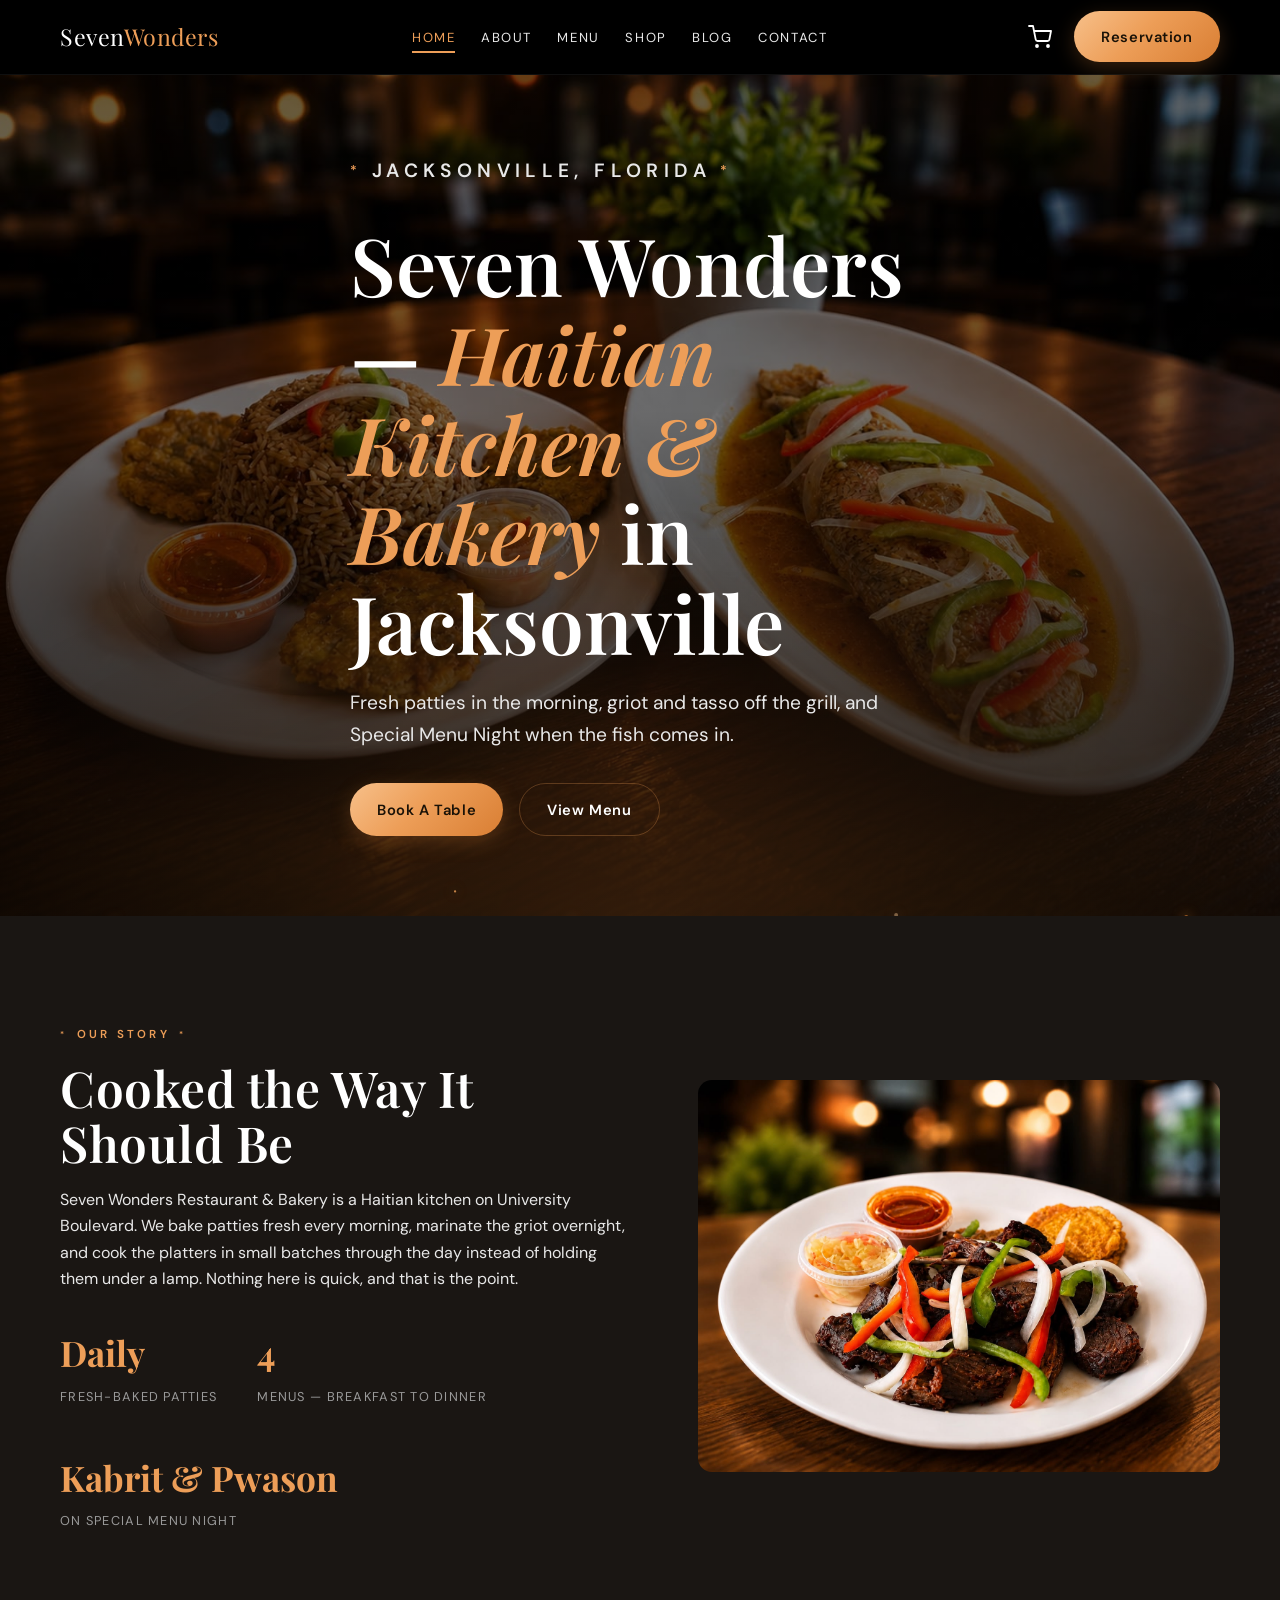
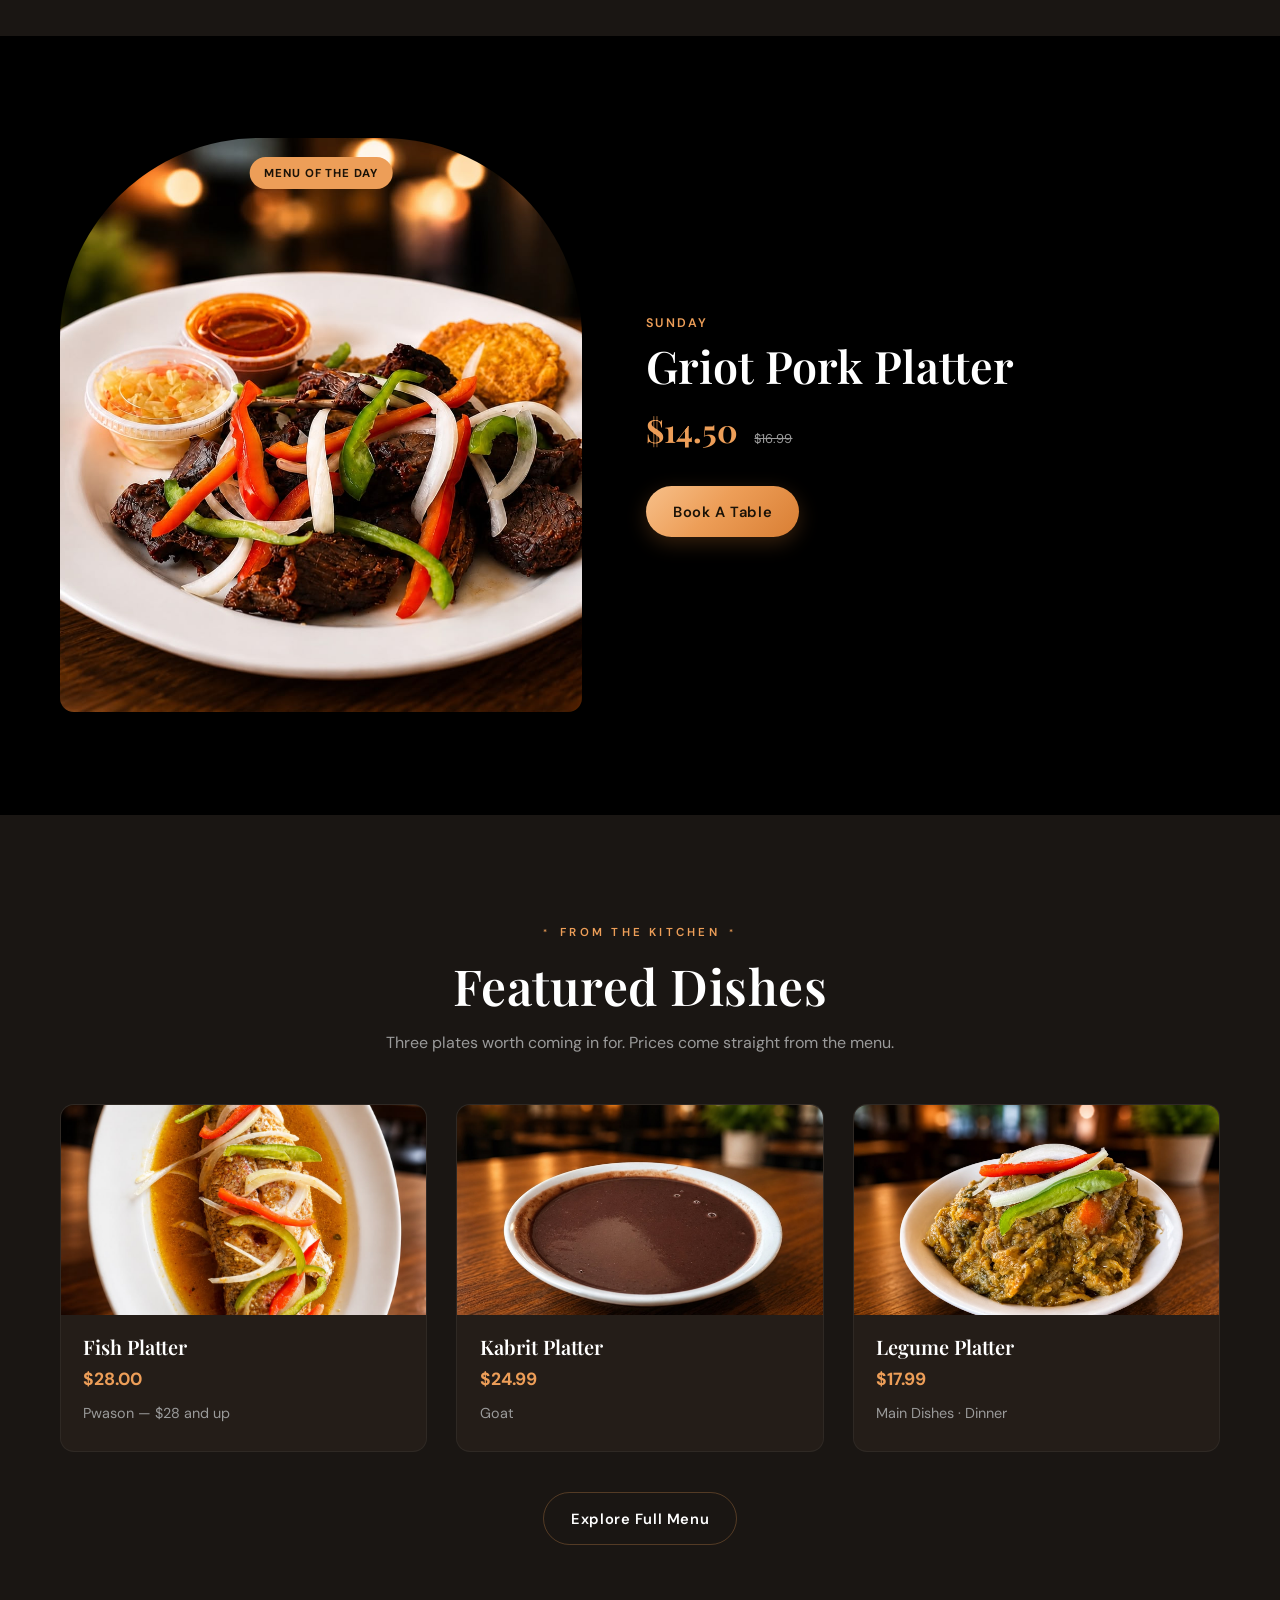
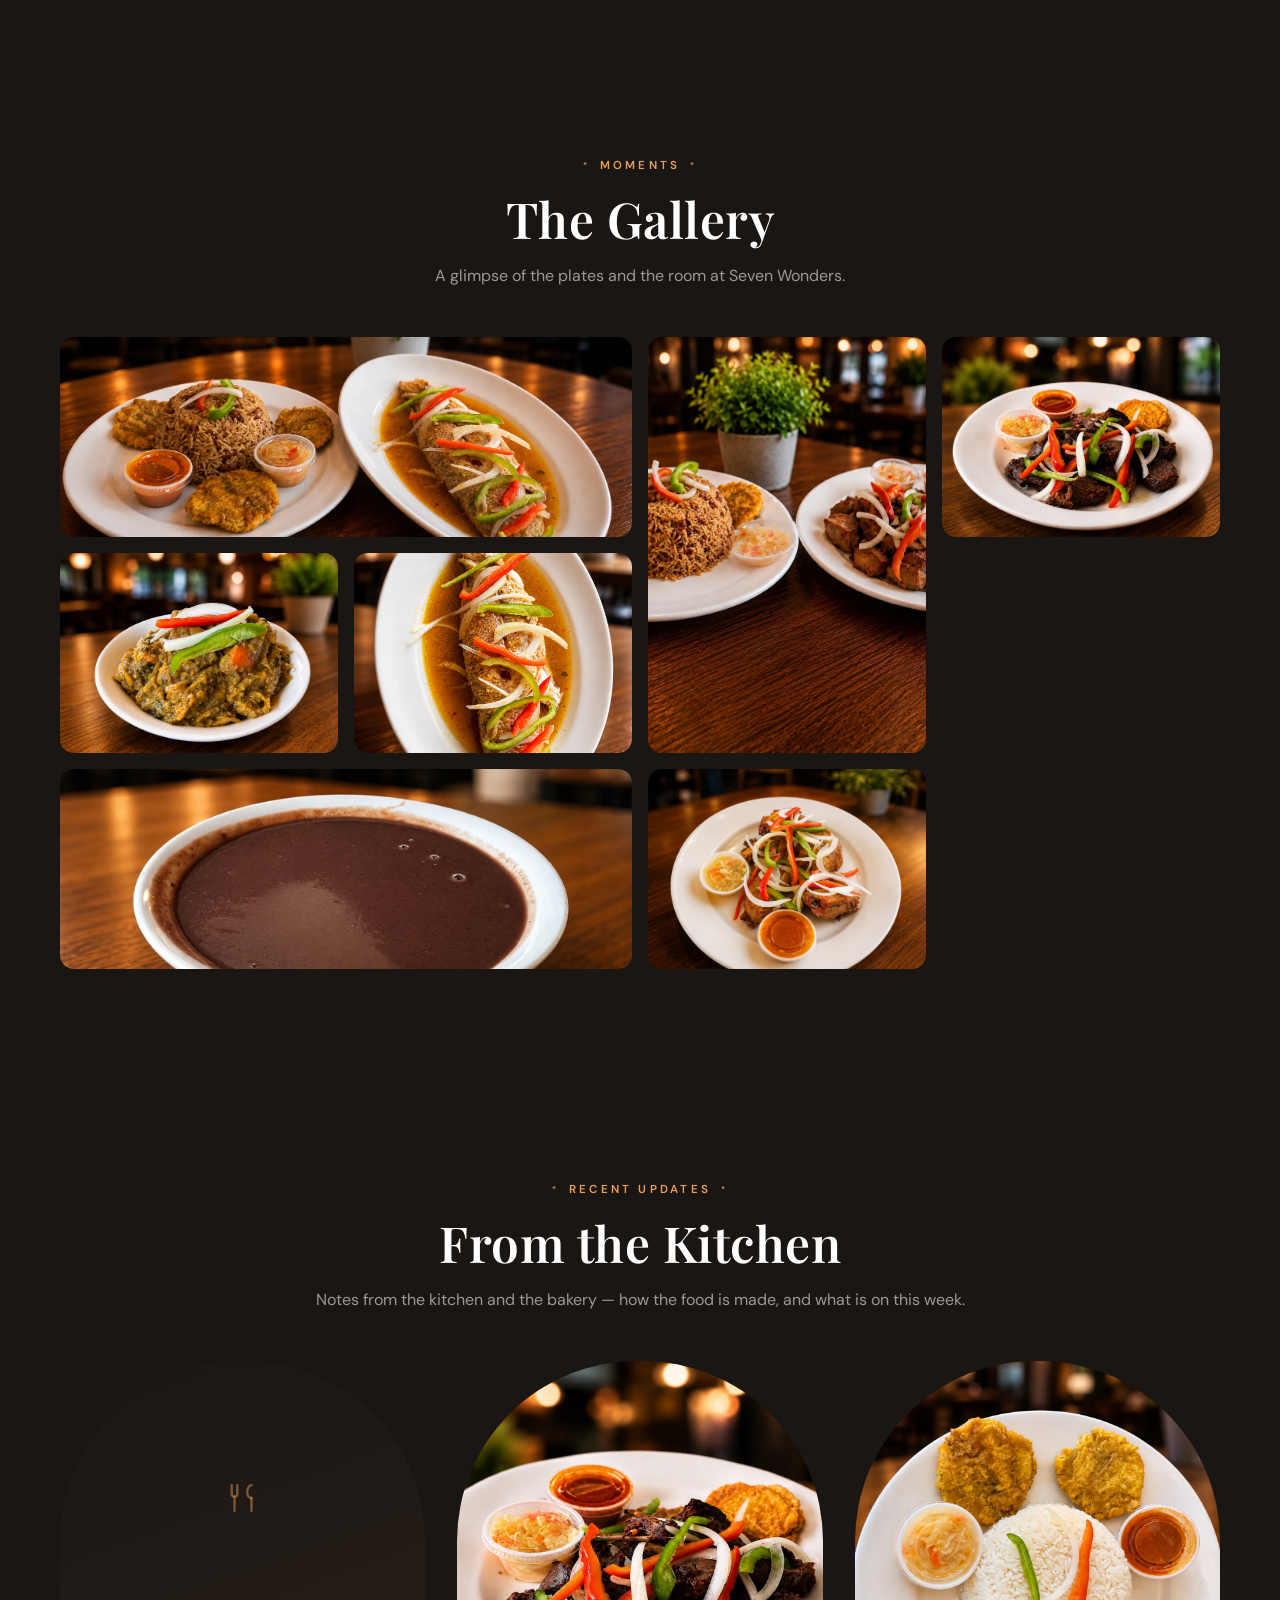
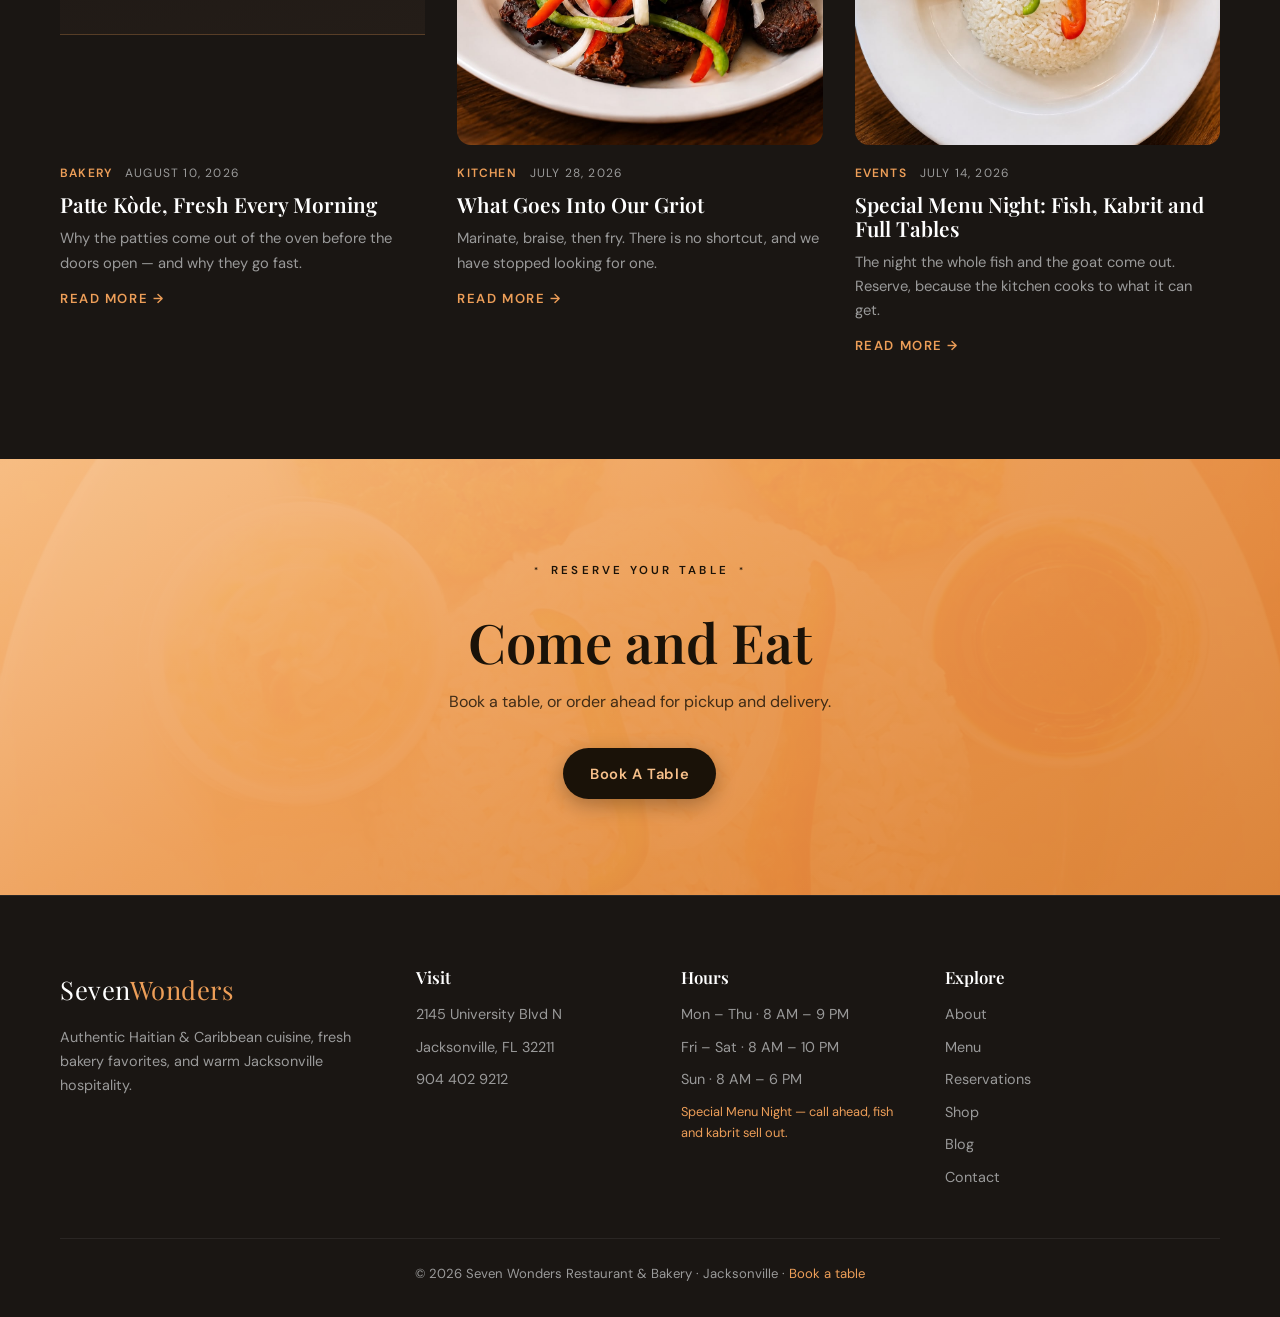
==== commit 8721e2c1: "Warm the darks so the page has rhythm, and add one gold band The site read as one unbroken black sla" ====
--- a/index.html
+++ b/index.html
@@ -18,7 +18,7 @@
   <link rel="preconnect" href="https://fonts.googleapis.com" />
   <link rel="preconnect" href="https://fonts.gstatic.com" crossorigin />
   <link href="https://fonts.googleapis.com/css2?family=Playfair+Display:ital,wght@0,500;0,600;0,700;1,500&family=DM+Sans:wght@400;500;600;700&display=swap" rel="stylesheet" />
-  <link rel="stylesheet" href="css/style.css?v=about-cms" />
+  <link rel="stylesheet" href="css/style.css?v=warm-gold" />
 </head>
 <body>
   <a class="skip-link" href="#main">Skip to content</a>
--- a/css/style.css
+++ b/css/style.css
@@ -9,8 +9,15 @@
   --apricot-light: #F7C08A;
   --apricot-deep: #D97E33;
   --black: #000000;
-  --near-black: #0A0A0A;
-  --panel: #0d0d0d;
+  /* Warm charcoals, not neutral ones. #0A0A0A used to sit 1.06:1 against
+     pure black, so the alternating sections were invisible and the whole
+     page read as one unbroken slab. These carry a trace of the apricot hue
+     and separate visibly while keeping body text above 14:1. */
+  --near-black: #1A1613;
+  --panel: #241D18;
+  /* Near-black ink for the one apricot band. 6.2:1 at worst against the
+     gradient, so it passes AA at every stop. */
+  --gold-ink: #1A1208;
   --line: rgba(237, 158, 88, 0.28);
   --white: #FFFFFF;
   --body: #E8E8E8;
@@ -756,14 +763,39 @@
 /* =========================================================
    RESERVATION CTA BANNER
    ========================================================= */
+/* The only apricot-filled section on the site. It works precisely because
+   it is the only one: after a page of warm blacks the gold lands as an
+   arrival rather than as decoration. Everything inside it inverts to dark
+   ink, so apricot keeps meaning "act on this" everywhere else. */
 .cta-banner {
   position: relative; text-align: center; overflow: hidden; isolation: isolate;
   padding-block: clamp(3.5rem, 8vw, 6rem);
-}
-.cta-banner img { position: absolute; inset: 0; z-index: -2; width: 100%; height: 100%; object-fit: cover; }
-.cta-banner::after { content: ""; position: absolute; inset: 0; z-index: -1; background: radial-gradient(90% 120% at 50% 100%, rgba(217,126,51,0.35), transparent 60%), rgba(0,0,0,0.72); }
-.cta-banner h2 { font-size: clamp(2rem, 5vw, 3.4rem); margin-bottom: 1rem; }
-.cta-banner p { color: var(--body); max-width: 50ch; margin: 0 auto 2rem; }
+  background: linear-gradient(150deg, var(--apricot-light), var(--apricot) 42%, var(--apricot-deep));
+}
+/* The manager can still choose a photo in the dashboard; it is laid in as a
+   faint texture rather than a backdrop, so the band stays gold whatever
+   they pick and the text contrast never depends on the image. */
+.cta-banner img {
+  position: absolute; inset: 0; z-index: -2; width: 100%; height: 100%;
+  object-fit: cover; opacity: .14; mix-blend-mode: soft-light;
+}
+.cta-banner::after { content: none; }
+.cta-banner h2 { font-size: clamp(2rem, 5vw, 3.4rem); margin-bottom: 1rem; color: var(--gold-ink); }
+.cta-banner p { color: rgba(26, 18, 8, 0.82); max-width: 50ch; margin: 0 auto 2rem; }
+.cta-banner .eyebrow,
+.cta-banner .eyebrow::before,
+.cta-banner .eyebrow::after { color: var(--gold-ink); }
+/* A dark button on gold: the inverse of the same button on black. */
+.cta-banner .btn--primary {
+  background: var(--gold-ink);
+  color: var(--apricot-light);
+  box-shadow: 0 6px 20px rgba(0, 0, 0, 0.28);
+}
+.cta-banner .btn--primary:hover {
+  background: #000;
+  animation: none;
+  transform: translateY(-2px);
+}
 
 /* Responsive for new sections */
 @media (max-width: 992px) {
@@ -1165,7 +1197,7 @@
   place-items: center;
   width: 100%;
   aspect-ratio: 4 / 3;
-  background: linear-gradient(160deg, #141414, var(--panel));
+  background: linear-gradient(160deg, #1C1714, var(--panel));
   border-bottom: 1px solid var(--line);
   color: rgba(237, 158, 88, 0.45);
 }
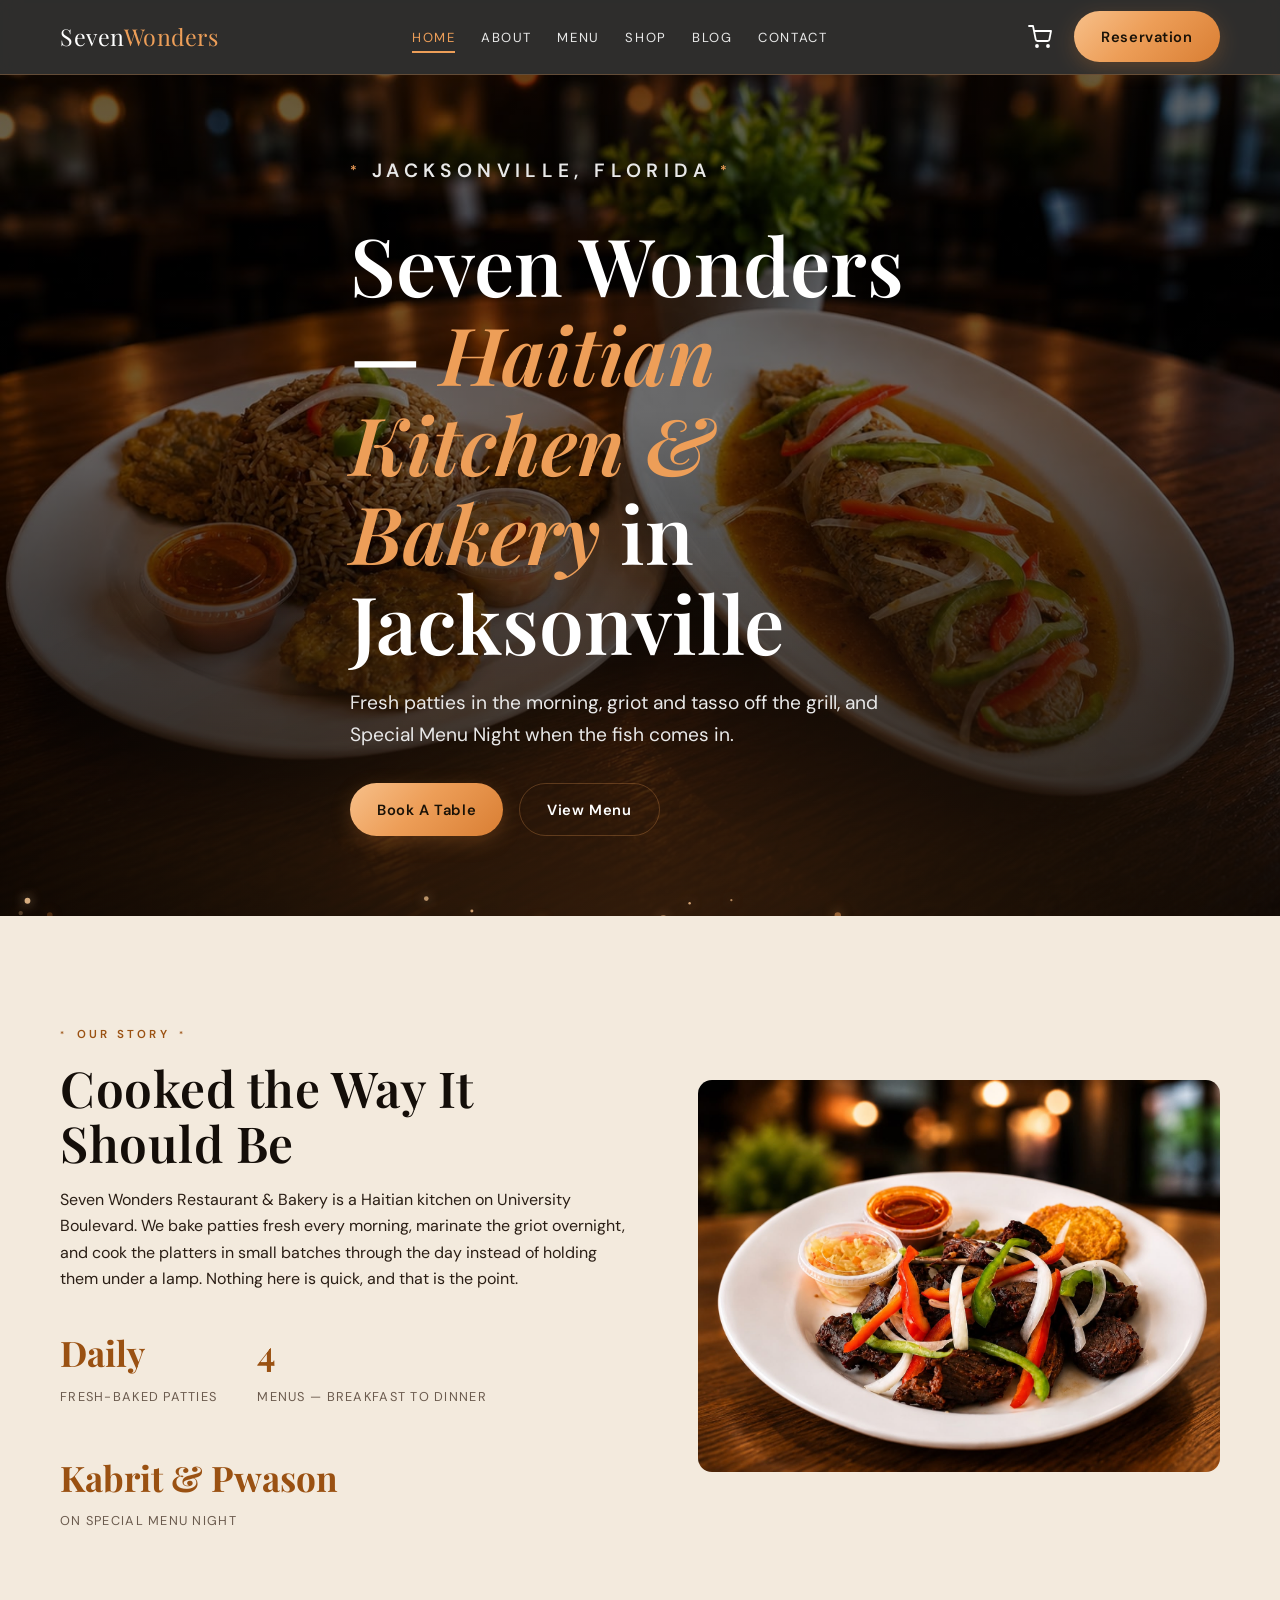
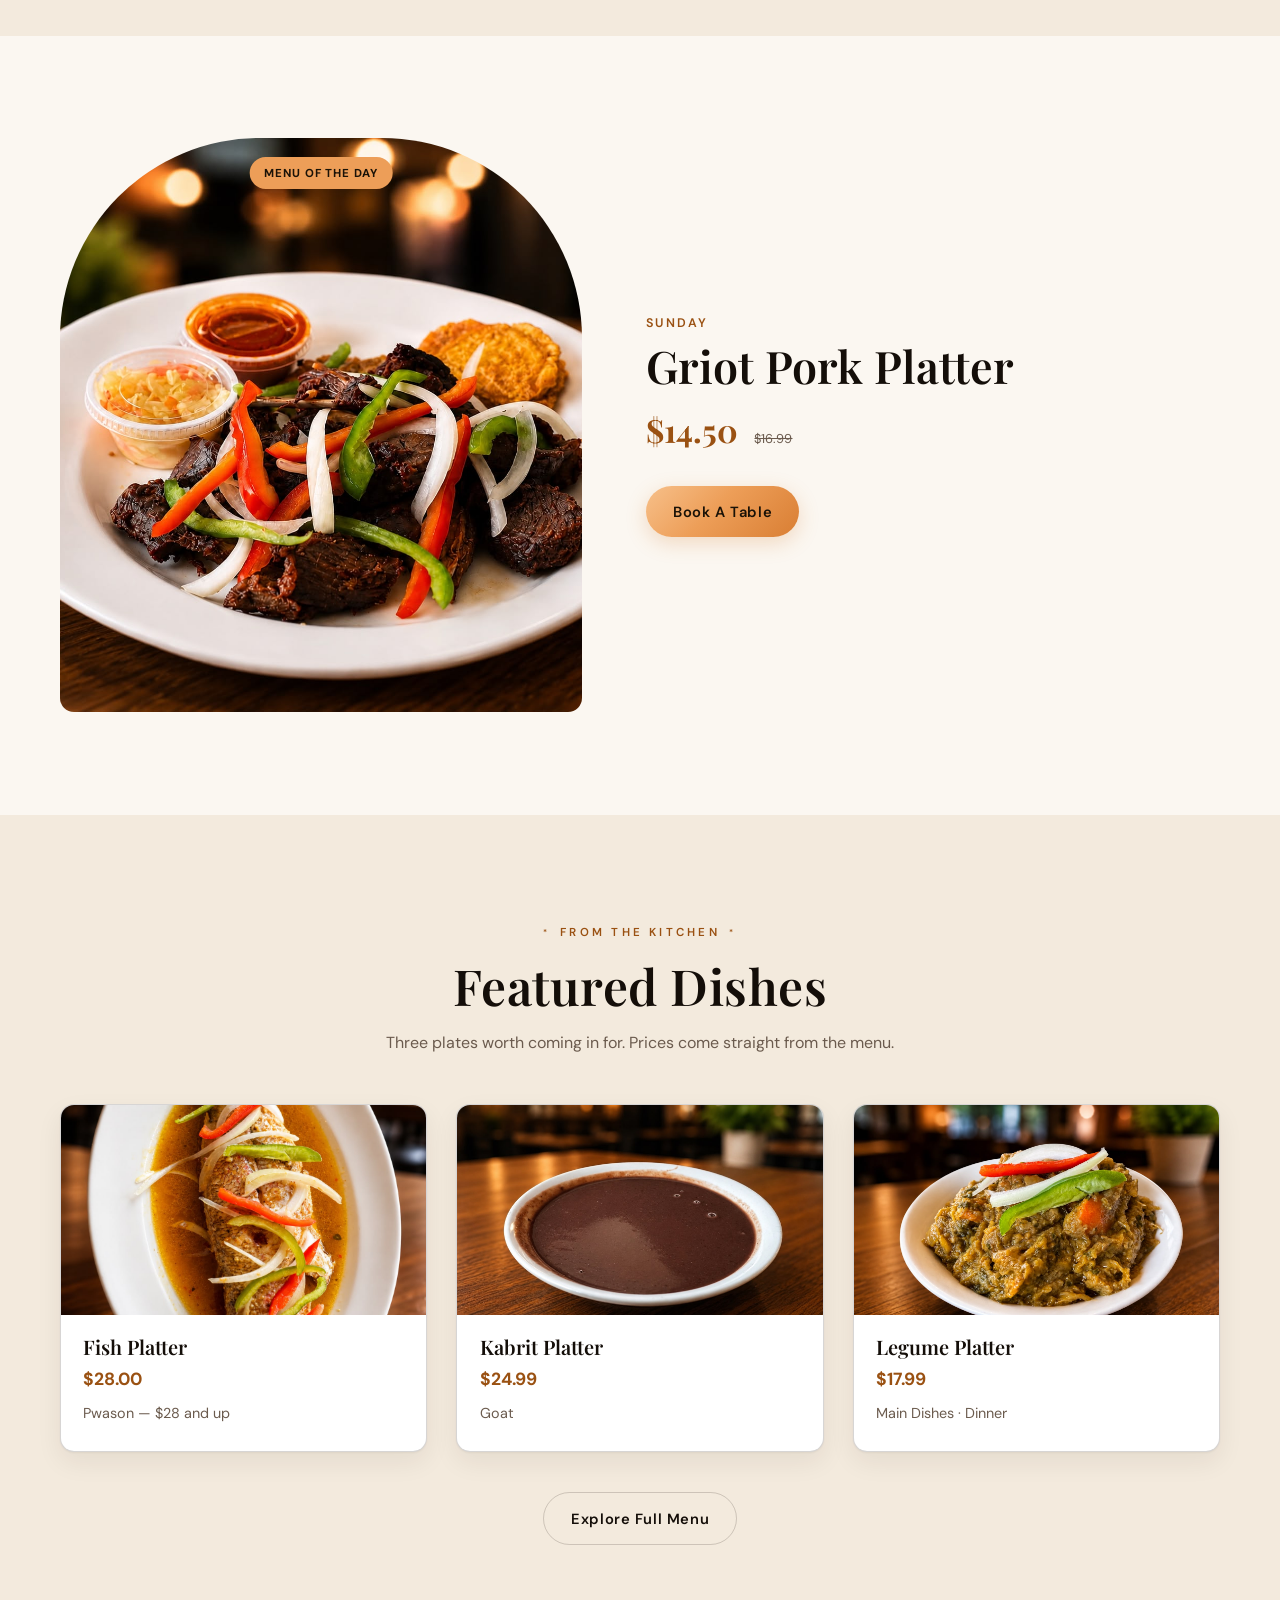
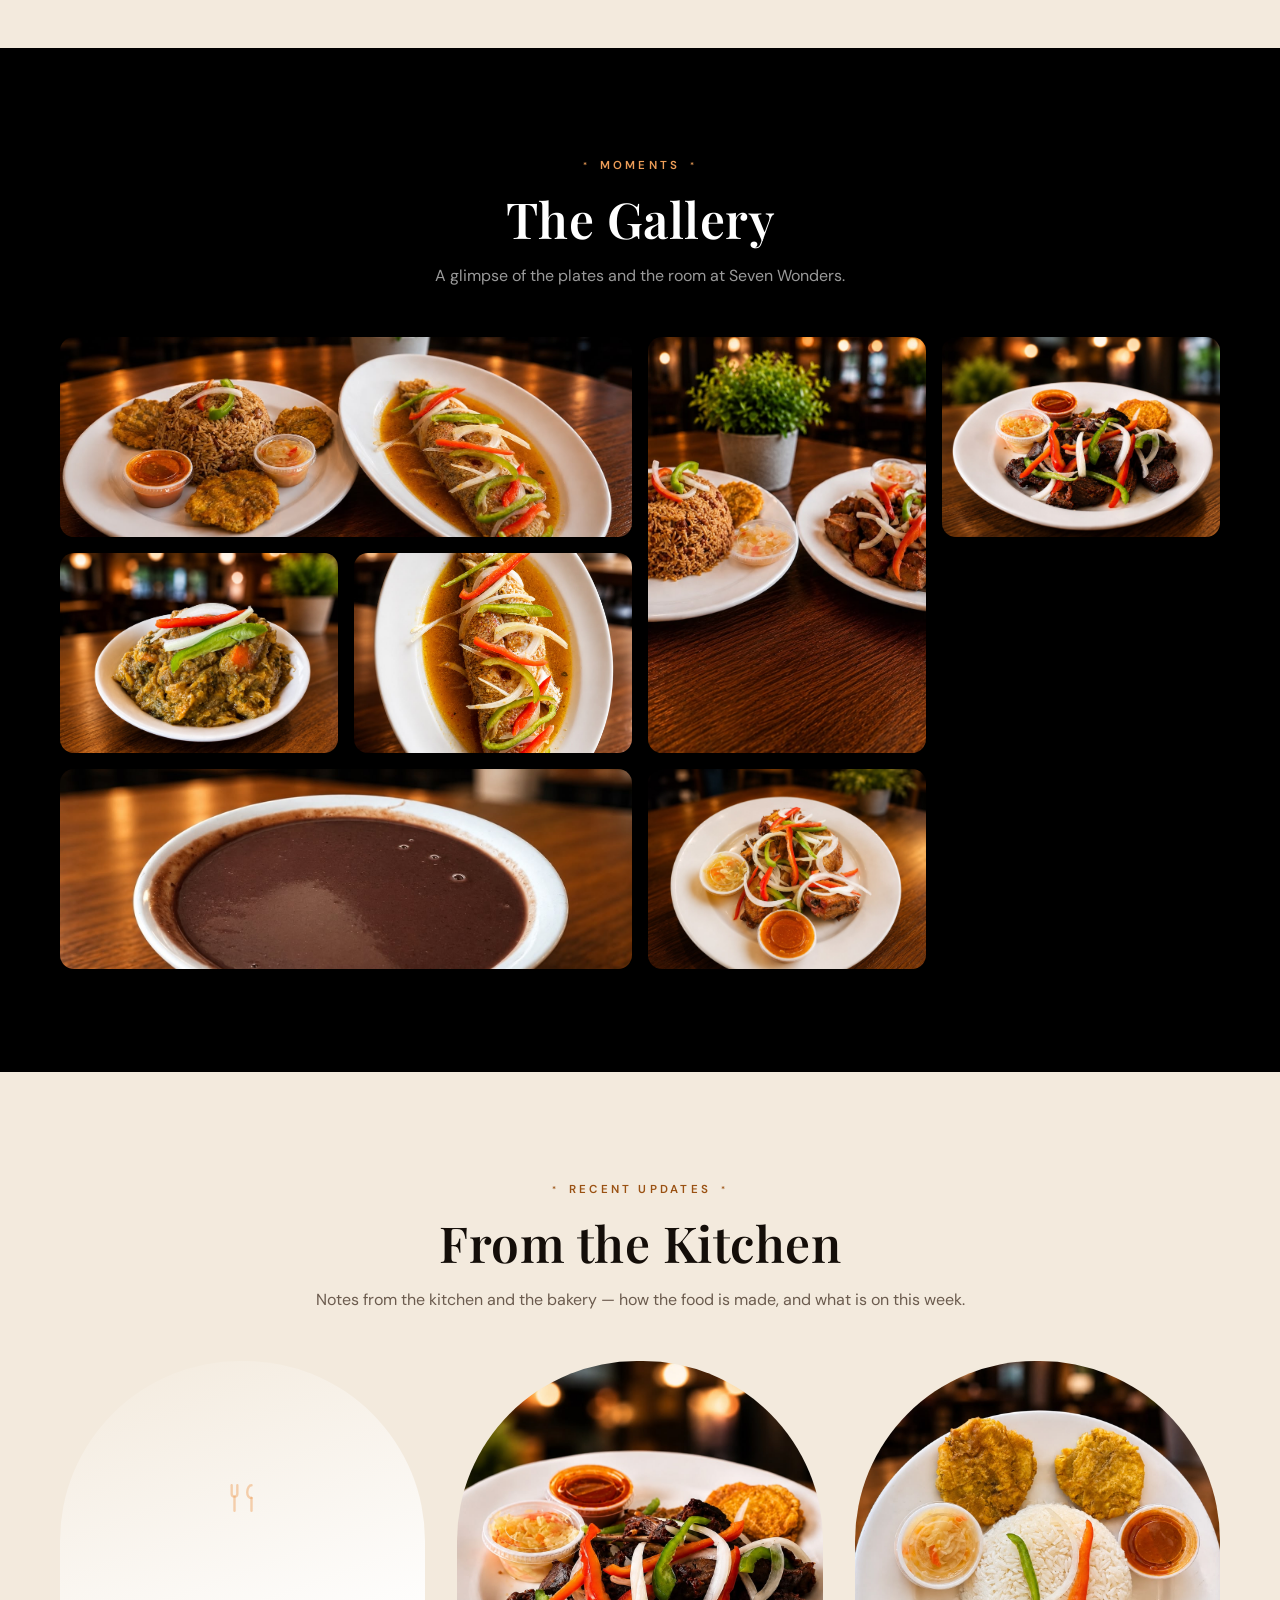
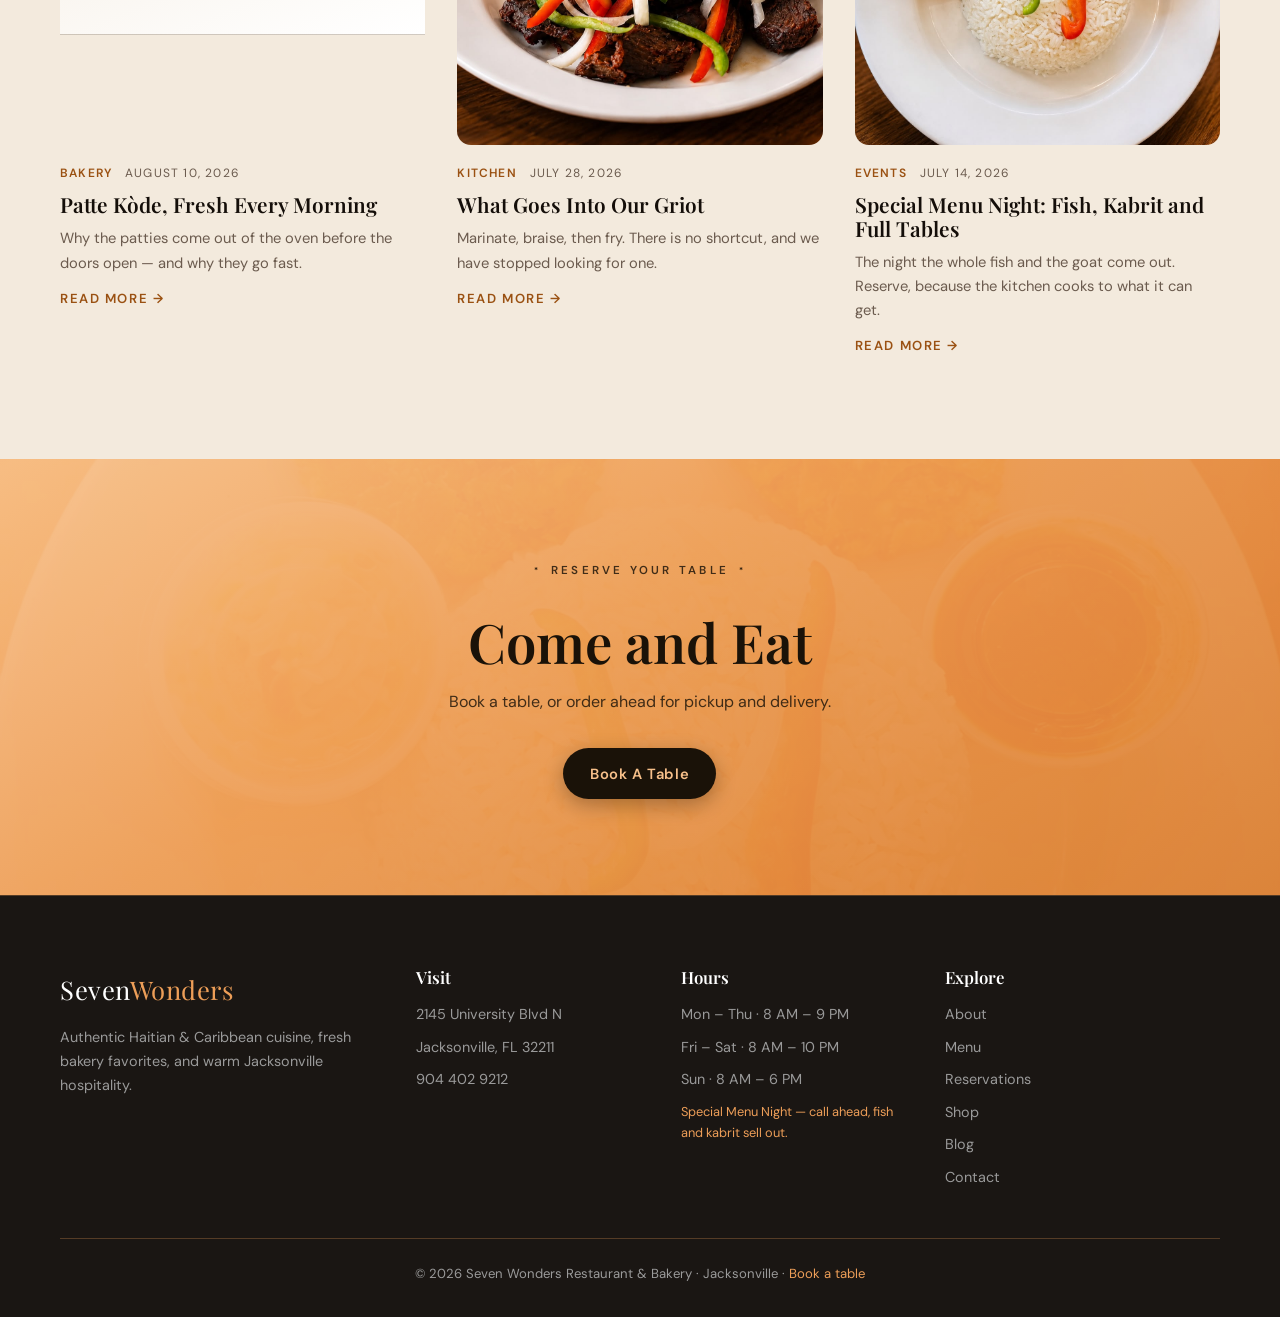
==== commit 903dbfd5: "Light ground by default, dark only where it earns it The site was dark everywhere, which suited Spec" ====
--- a/index.html
+++ b/index.html
@@ -18,7 +18,7 @@
   <link rel="preconnect" href="https://fonts.googleapis.com" />
   <link rel="preconnect" href="https://fonts.gstatic.com" crossorigin />
   <link href="https://fonts.googleapis.com/css2?family=Playfair+Display:ital,wght@0,500;0,600;0,700;1,500&family=DM+Sans:wght@400;500;600;700&display=swap" rel="stylesheet" />
-  <link rel="stylesheet" href="css/style.css?v=warm-gold" />
+  <link rel="stylesheet" href="css/style.css?v=cream" />
 </head>
 <body>
   <a class="skip-link" href="#main">Skip to content</a>
@@ -134,7 +134,7 @@
     </section>
 
     <!-- ================= GALLERY ================= -->
-    <section class="section section--near">
+    <section class="section section--dark">
       <div class="container">
         <div class="center reveal" style="margin-bottom:3rem">
           <p class="eyebrow">Moments</p>
--- a/css/style.css
+++ b/css/style.css
@@ -1,27 +1,49 @@
 /* =========================================================
-   SEVEN WONDERS - Fine Dining, Jacksonville FL
-   Single stylesheet. No frameworks.
-   ========================================================= */
-
-/* ---------- Design tokens ---------- */
+   COLOUR SYSTEM
+
+   The site is LIGHT by default and goes dark only where it earns
+   it: the hero, the photo gallery, the footer and the lightboxes.
+   Light where you read, dark where you look.
+
+   How it works: every rule below uses semantic tokens (--ink,
+   --surface, --accent) rather than literal colours. Those tokens
+   are defined once for the light ground here, and redefined inside
+   the dark-region block further down. A component therefore needs
+   no knowledge of which ground it is sitting on.
+
+   WHY --accent EXISTS SEPARATELY FROM --apricot
+   Apricot #ED9E58 measures 2.18:1 against a light ground, so it
+   cannot legally carry text there. --accent is apricot darkened to
+   #9A5112 for text, links and prices on light; inside a
+   dark region it reverts to true apricot. Apricot itself is still
+   used at full strength wherever it is a FILL behind dark text,
+   which is where the gold actually reads as gold.
+   ========================================================= */
 :root {
+  /* ---- Brand constants: identical on any ground ---- */
   --apricot: #ED9E58;
   --apricot-light: #F7C08A;
   --apricot-deep: #D97E33;
   --black: #000000;
-  /* Warm charcoals, not neutral ones. #0A0A0A used to sit 1.06:1 against
-     pure black, so the alternating sections were invisible and the whole
-     page read as one unbroken slab. These carry a trace of the apricot hue
-     and separate visibly while keeping body text above 14:1. */
   --near-black: #1A1613;
-  --panel: #241D18;
-  /* Near-black ink for the one apricot band. 6.2:1 at worst against the
-     gradient, so it passes AA at every stop. */
   --gold-ink: #1A1208;
-  --line: rgba(237, 158, 88, 0.28);
-  --white: #FFFFFF;
-  --body: #E8E8E8;
-  --muted: #9a9a9a;
+
+  /* ---- Light ground (the default) ---- */
+  --ground: #FBF7F1;
+  --ground-2: #F3EADD;
+  --surface: #FFFFFF;
+  --ink-strong: #140E09;
+  --ink: #2A1E15;
+  --ink-muted: #6B5B4E;
+  --line: rgba(36, 26, 18, 0.18);
+  --fill-subtle: rgba(36, 26, 18, 0.04);
+  --dot-idle: rgba(36, 26, 18, 0.20);
+  /* Apricot cannot carry text on light (2.18:1). These are the darkest-
+     ground-safe substitutes: --accent clears 4.95:1 even on --ground-2,
+     which is the tightest case on the site. */
+  --accent: #9A5112;
+  --accent-soft: #8A4A0F;
+  --shadow-card: 0 1px 2px rgba(36,26,18,.05), 0 10px 26px rgba(36,26,18,.07);
 
   --serif: "Playfair Display", Georgia, "Times New Roman", serif;
   --sans: "DM Sans", system-ui, -apple-system, Segoe UI, Roboto, sans-serif;
@@ -33,6 +55,42 @@
   --ease: cubic-bezier(0.22, 0.61, 0.36, 1);
 }
 
+/* ---- Dark regions -------------------------------------------
+   Tokens only. Each region paints its own background, because some
+   carry a photo, a gradient or a backdrop blur that must not be
+   flattened by a solid fill. ------------------------------------ */
+.on-dark,
+.site-header,
+.hero,
+.page-hero,
+.section--dark,
+.site-footer,
+.lightbox,
+.mgal-lb,
+.subnav-bar,
+.event-card {
+  --ground: var(--black);
+  --ground-2: var(--near-black);
+  --surface: #241D18;
+  --ink-strong: #FFFFFF;
+  --ink: #E8E8E8;
+  --ink-muted: #9A9A9A;
+  --line: rgba(237, 158, 88, 0.28);
+  --fill-subtle: var(--line);
+  --dot-idle: rgba(255, 255, 255, 0.20);
+  --accent: var(--apricot);
+  --accent-soft: var(--apricot-light);
+  --shadow-card: 0 10px 30px rgba(0,0,0,.45);
+  color: var(--ink);
+}
+/* .event-card carries its dark ground in a ::after scrim over the photo,
+   so it must NOT also paint a solid background over its own image. */
+.event-card { background: transparent; }
+
+/* A full-bleed dark band. Used for the homepage photo gallery, where
+   a dark ground makes the food read far better than cream does. */
+.section--dark { background: var(--black); }
+
 /* ---------- Reset ---------- */
 *, *::before, *::after { box-sizing: border-box; }
 * { margin: 0; padding: 0; }
@@ -41,8 +99,8 @@
 
 body {
   font-family: var(--sans);
-  background: var(--black);
-  color: var(--body);
+  background: var(--ground);
+  color: var(--ink);
   line-height: 1.65;
   font-size: 16px;
   overflow-x: hidden;
@@ -55,7 +113,7 @@
 button { font-family: inherit; cursor: pointer; border: none; background: none; color: inherit; }
 input, select, textarea { font-family: inherit; font-size: 1rem; }
 
-h1, h2, h3, h4 { font-family: var(--serif); color: var(--white); font-weight: 600; line-height: 1.12; }
+h1, h2, h3, h4 { font-family: var(--serif); color: var(--ink-strong); font-weight: 600; line-height: 1.12; }
 
 /* ---------- Accessibility: focus ---------- */
 :focus-visible {
@@ -74,12 +132,12 @@
 /* ---------- Layout helpers ---------- */
 .container { width: 100%; max-width: var(--maxw); margin-inline: auto; padding-inline: var(--gutter); }
 .section { padding-block: clamp(3.5rem, 8vw, 6.5rem); }
-.section--near { background: var(--near-black); }
+.section--near { background: var(--ground-2); }
 .center { text-align: center; }
 
 .eyebrow {
   display: inline-flex; align-items: center; gap: .6rem;
-  color: var(--apricot);
+  color: var(--accent);
   font-family: var(--sans);
   text-transform: uppercase;
   letter-spacing: .28em;
@@ -87,7 +145,7 @@
   font-weight: 600;
   margin-bottom: 1rem;
 }
-.eyebrow::before, .eyebrow::after { content: "*"; color: var(--apricot); font-size: .7em; }
+.eyebrow::before, .eyebrow::after { content: "*"; color: var(--accent); font-size: .7em; }
 .eyebrow--plain::before, .eyebrow--plain::after { content: none; }
 
 .section-title {
@@ -95,9 +153,9 @@
   margin-bottom: 1rem;
   letter-spacing: .5px;
 }
-.section-lead { max-width: 60ch; color: var(--muted); margin-inline: auto; }
-
-.diamond-sep { color: var(--apricot); }
+.section-lead { max-width: 60ch; color: var(--ink-muted); margin-inline: auto; }
+
+.diamond-sep { color: var(--accent); }
 
 /* ---------- Buttons ---------- */
 .btn {
@@ -123,12 +181,12 @@
 }
 .btn--ghost {
   background: transparent;
-  color: var(--white);
+  color: var(--ink-strong);
   border: 1px solid var(--line);
 }
 .btn--ghost:hover {
-  border-color: var(--apricot);
-  color: var(--apricot-light);
+  border-color: var(--accent);
+  color: var(--accent-soft);
   transform: translateY(-2px);
   box-shadow: 0 0 22px rgba(237, 158, 88, 0.25);
 }
@@ -147,7 +205,7 @@
   position: sticky; top: 0; z-index: 1000;
   background: rgba(0,0,0,0.82);
   backdrop-filter: blur(10px);
-  border-bottom: 1px solid rgba(255,255,255,0.06);
+  border-bottom: 1px solid var(--line);
   transition: background .3s var(--ease);
 }
 .nav {
@@ -158,11 +216,11 @@
 .brand {
   font-family: var(--serif);
   font-size: 1.45rem;
-  color: var(--white);
+  color: var(--ink-strong);
   letter-spacing: .5px;
   white-space: nowrap;
 }
-.brand span { color: var(--apricot); }
+.brand span { color: var(--accent); }
 
 .nav-links {
   display: flex; align-items: center; gap: 1.6rem;
@@ -172,7 +230,7 @@
   font-size: .82rem;
   letter-spacing: .12em;
   text-transform: uppercase;
-  color: var(--body);
+  color: var(--ink);
   position: relative;
   padding: .35rem 0;
   transition: color .25s var(--ease);
@@ -182,14 +240,14 @@
   width: 0; height: 2px; background: var(--apricot);
   transition: width .28s var(--ease);
 }
-.nav-links a:hover, .nav-links a[aria-current="page"] { color: var(--apricot); }
+.nav-links a:hover, .nav-links a[aria-current="page"] { color: var(--accent); }
 .nav-links a:hover::after, .nav-links a[aria-current="page"]::after { width: 100%; }
 
 .nav-actions { display: flex; align-items: center; gap: 1rem; }
 
 /* Cart */
-.cart-btn { position: relative; display: inline-flex; padding: .4rem; color: var(--white); }
-.cart-btn:hover { color: var(--apricot); }
+.cart-btn { position: relative; display: inline-flex; padding: .4rem; color: var(--ink-strong); }
+.cart-btn:hover { color: var(--accent); }
 .cart-badge {
   position: absolute; top: -6px; right: -8px;
   min-width: 20px; height: 20px; padding: 0 5px;
@@ -214,7 +272,7 @@
   padding: .5rem;
 }
 .hamburger span {
-  width: 24px; height: 2px; background: var(--white);
+  width: 24px; height: 2px; background: var(--ink-strong);
   transition: transform .3s var(--ease), opacity .3s var(--ease);
 }
 .hamburger[aria-expanded="true"] span:nth-child(1) { transform: translateY(7px) rotate(45deg); }
@@ -249,7 +307,7 @@
   .nav-links.open { opacity: 1; visibility: visible; transform: translateX(0); }
   .nav-links a {
     padding: 1.05rem var(--gutter);
-    border-bottom: 1px solid rgba(255,255,255,0.06);
+    border-bottom: 1px solid var(--line);
     font-size: .95rem;
   }
   .nav-links a::after { display: none; }
@@ -266,6 +324,9 @@
   display: grid; align-items: center;
   overflow: hidden;
   isolation: isolate;
+  /* Explicit, not inherited. The body is cream now, so a hero photo that
+     fails to load must not leave white text on a light ground. */
+  background: var(--black);
 }
 .hero__bg {
   position: absolute; inset: 0; z-index: -3;
@@ -286,8 +347,8 @@
   font-size: clamp(2.5rem, 7vw, 5rem);
   margin-bottom: 1.3rem;
 }
-.hero h1 .accent { color: var(--apricot); font-style: italic; }
-.hero p { font-size: clamp(1rem, 2vw, 1.2rem); color: var(--body); max-width: 46ch; margin-bottom: 2rem; }
+.hero h1 .accent { color: var(--accent); font-style: italic; }
+.hero p { font-size: clamp(1rem, 2vw, 1.2rem); color: var(--ink); max-width: 46ch; margin-bottom: 2rem; }
 .hero__cta { display: flex; flex-wrap: wrap; gap: 1rem; }
 
 /* =========================================================
@@ -299,17 +360,18 @@
 }
 .about-grid img { border-radius: var(--radius); width: 100%; height: 100%; max-height: 480px; object-fit: cover; }
 .stat-row { display: flex; gap: 2.5rem; margin-top: 2rem; flex-wrap: wrap; }
-.stat b { font-family: var(--serif); font-size: 2.2rem; color: var(--apricot); display: block; }
-.stat span { font-size: .8rem; letter-spacing: .1em; text-transform: uppercase; color: var(--muted); }
+.stat b { font-family: var(--serif); font-size: 2.2rem; color: var(--accent); display: block; }
+.stat span { font-size: .8rem; letter-spacing: .1em; text-transform: uppercase; color: var(--ink-muted); }
 
 /* =========================================================
    FEATURED DISHES
    ========================================================= */
 .dish-grid { display: grid; grid-template-columns: repeat(3, 1fr); gap: 1.8rem; }
 .dish-card {
-  background: var(--panel);
-  border: 1px solid rgba(255,255,255,0.05);
+  background: var(--surface);
+  border: 1px solid var(--line);
   border-radius: var(--radius);
+  box-shadow: var(--shadow-card);
   overflow: hidden;
   transition: transform .35s var(--ease), border-color .35s var(--ease);
 }
@@ -317,8 +379,8 @@
 .dish-card img { width: 100%; height: 210px; object-fit: cover; }
 .dish-card__body { padding: 1.3rem 1.4rem 1.6rem; }
 .dish-card h3 { font-size: 1.25rem; margin-bottom: .4rem; }
-.dish-card .price { color: var(--apricot); font-weight: 700; font-size: 1.1rem; }
-.dish-card p { color: var(--muted); font-size: .9rem; margin-top: .5rem; }
+.dish-card .price { color: var(--accent); font-weight: 700; font-size: 1.1rem; }
+.dish-card p { color: var(--ink-muted); font-size: .9rem; margin-top: .5rem; }
 
 /* =========================================================
    BLOG / RECENT UPDATES CARDS (arched)
@@ -337,12 +399,12 @@
 }
 .post-card:hover .post-card__media img { transform: scale(1.06); }
 .post-meta { display: flex; gap: .8rem; font-size: .75rem; letter-spacing: .1em; text-transform: uppercase; margin-bottom: .6rem; }
-.post-meta .cat { color: var(--apricot); font-weight: 600; }
-.post-meta .date { color: var(--muted); }
+.post-meta .cat { color: var(--accent); font-weight: 600; }
+.post-meta .date { color: var(--ink-muted); }
 .post-card h3 { font-size: 1.3rem; margin-bottom: .6rem; }
-.post-card h3 a:hover { color: var(--apricot); }
-.post-card p { color: var(--muted); font-size: .92rem; }
-.read-more { color: var(--apricot); font-size: .82rem; letter-spacing: .12em; text-transform: uppercase; margin-top: .8rem; display: inline-block; font-weight: 600; }
+.post-card h3 a:hover { color: var(--accent); }
+.post-card p { color: var(--ink-muted); font-size: .92rem; }
+.read-more { color: var(--accent); font-size: .82rem; letter-spacing: .12em; text-transform: uppercase; margin-top: .8rem; display: inline-block; font-weight: 600; }
 
 /* =========================================================
    MENU PAGE
@@ -354,7 +416,7 @@
 }
 .menu-tab {
   display: inline-flex; align-items: center; gap: 1rem;
-  color: var(--muted);
+  color: var(--ink-muted);
   font-family: var(--serif);
   font-size: clamp(1.1rem, 2.5vw, 1.6rem);
   letter-spacing: .04em;
@@ -362,10 +424,10 @@
   position: relative;
   transition: color .25s var(--ease);
 }
-.menu-tab[aria-selected="true"] { color: var(--apricot); }
-.menu-tab:hover { color: var(--apricot-light); }
+.menu-tab[aria-selected="true"] { color: var(--accent); }
+.menu-tab:hover { color: var(--accent-soft); }
 .menu-tab::after {
-  content: "*"; color: var(--apricot);
+  content: "*"; color: var(--accent);
   font-size: .6em; margin-left: 1rem;
 }
 .menu-tab:last-child::after { content: none; }
@@ -379,12 +441,12 @@
 .menu-item__thumb { width: 66px; height: 66px; border-radius: 50%; object-fit: cover; border: 1px solid var(--line); }
 .menu-item__head { display: flex; align-items: baseline; gap: .6rem; }
 .menu-item__name {
-  font-family: var(--serif); font-size: 1.12rem; color: var(--white);
+  font-family: var(--serif); font-size: 1.12rem; color: var(--ink-strong);
   text-transform: uppercase; letter-spacing: .03em; white-space: nowrap;
 }
 .menu-item__leader { flex: 1; border-bottom: 1.5px dotted var(--line); transform: translateY(-4px); }
-.menu-item__price { color: var(--apricot); font-weight: 700; font-size: 1.1rem; white-space: nowrap; }
-.menu-item__desc { color: var(--muted); font-size: .88rem; margin-top: .35rem; max-width: 46ch; }
+.menu-item__price { color: var(--accent); font-weight: 700; font-size: 1.1rem; white-space: nowrap; }
+.menu-item__desc { color: var(--ink-muted); font-size: .88rem; margin-top: .35rem; max-width: 46ch; }
 .badge-new {
   background: var(--apricot); color: #1a1207;
   font-size: .6rem; font-weight: 700; letter-spacing: .08em;
@@ -397,17 +459,18 @@
    SHOP PAGE
    ========================================================= */
 .shop-bar { display: flex; justify-content: space-between; align-items: center; flex-wrap: wrap; gap: 1rem; margin-bottom: 2.2rem; }
-.shop-bar .results { color: var(--muted); font-size: .9rem; }
+.shop-bar .results { color: var(--ink-muted); font-size: .9rem; }
 .sort-select {
-  background: var(--panel); color: var(--body);
+  background: var(--surface); color: var(--ink);
   border: 1px solid var(--line); border-radius: 40px;
   padding: .6rem 1.1rem;
 }
 .product-grid { display: grid; grid-template-columns: repeat(3, 1fr); gap: 1.8rem; }
 .product-card {
-  background: var(--panel);
-  border: 1px solid rgba(255,255,255,0.06);
+  background: var(--surface);
+  border: 1px solid var(--line);
   border-radius: var(--radius);
+  box-shadow: var(--shadow-card);
   padding: 1.1rem;
   position: relative;
   display: flex; flex-direction: column;
@@ -425,8 +488,8 @@
 .product-card h3 { font-size: 1.2rem; margin-bottom: .5rem; }
 .product-card .divider { border-bottom: 1.5px dotted var(--line); margin: .6rem 0 .9rem; }
 .price-row { display: flex; align-items: baseline; gap: .7rem; margin-bottom: 1rem; }
-.price-old { color: var(--muted); text-decoration: line-through; font-size: .9rem; }
-.price-new { color: var(--white); font-weight: 700; font-size: 1.2rem; }
+.price-old { color: var(--ink-muted); text-decoration: line-through; font-size: .9rem; }
+.price-new { color: var(--ink-strong); font-weight: 700; font-size: 1.2rem; }
 .product-card .btn { margin-top: auto; }
 
 /* =========================================================
@@ -435,34 +498,34 @@
 .reserve-grid { display: grid; grid-template-columns: 1fr 1fr; gap: clamp(2rem, 5vw, 4rem); align-items: stretch; }
 .reserve-photo { border-radius: var(--radius); overflow: hidden; min-height: 100%; }
 .reserve-photo img { width: 100%; height: 100%; object-fit: cover; min-height: 480px; }
-.reserve-lead { color: var(--muted); margin-bottom: 2rem; }
-.reserve-lead a { color: var(--apricot); }
+.reserve-lead { color: var(--ink-muted); margin-bottom: 2rem; }
+.reserve-lead a { color: var(--accent); }
 
 .form-grid { display: grid; grid-template-columns: 1fr 1fr; gap: 1.1rem; }
 .field { display: flex; flex-direction: column; gap: .4rem; }
 .field--full { grid-column: 1 / -1; }
-.field label { font-size: .78rem; text-transform: uppercase; letter-spacing: .1em; color: var(--muted); }
+.field label { font-size: .78rem; text-transform: uppercase; letter-spacing: .1em; color: var(--ink-muted); }
 .field input, .field select, .field textarea {
-  background: var(--panel);
-  border: 1px solid rgba(255,255,255,0.12);
-  color: var(--white);
+  background: var(--surface);
+  border: 1px solid var(--line);
+  color: var(--ink-strong);
   border-radius: 10px;
   padding: .8rem 1rem;
   transition: border-color .25s var(--ease), box-shadow .25s var(--ease);
 }
 .field input:focus, .field select:focus, .field textarea:focus {
-  border-color: var(--apricot);
+  border-color: var(--accent);
   box-shadow: 0 0 0 3px rgba(237,158,88,0.18);
   outline: none;
 }
 .field textarea { resize: vertical; min-height: 110px; }
 .form-status { grid-column: 1/-1; border-radius: 10px; padding: .9rem 1rem; font-size: .9rem; display: none; }
 .form-status.show { display: block; }
-.form-status.success { background: rgba(237,158,88,0.14); border: 1px solid var(--apricot); color: var(--apricot-light); }
+.form-status.success { background: rgba(237,158,88,0.14); border: 1px solid var(--apricot); color: var(--accent-soft); }
 .form-status.error { background: rgba(200,60,60,0.14); border: 1px solid #c85050; color: #f0a0a0; }
 
 /* Calendar */
-.calendar { max-width: 520px; margin-top: 3rem; border-radius: var(--radius); overflow: hidden; border: 1px solid rgba(255,255,255,0.08); }
+.calendar { max-width: 520px; margin-top: 3rem; border-radius: var(--radius); overflow: hidden; border: 1px solid var(--line); }
 .cal-head {
   display: flex; align-items: center; justify-content: space-between;
   background: linear-gradient(135deg, var(--apricot), var(--apricot-deep));
@@ -472,26 +535,26 @@
 .cal-nav { background: rgba(0,0,0,0.15); color: #1a1207; width: 34px; height: 34px; border-radius: 50%; display: grid; place-items: center; font-size: 1.2rem; transition: background .25s var(--ease); }
 .cal-nav:hover { background: rgba(0,0,0,0.3); }
 .cal-weekdays { display: grid; grid-template-columns: repeat(7,1fr); background: rgba(237,158,88,0.15); }
-.cal-weekdays span { text-align: center; padding: .6rem 0; font-size: .72rem; letter-spacing: .06em; color: var(--apricot); font-weight: 600; }
-.cal-days { display: grid; grid-template-columns: repeat(7,1fr); background: var(--panel); }
+.cal-weekdays span { text-align: center; padding: .6rem 0; font-size: .72rem; letter-spacing: .06em; color: var(--accent); font-weight: 600; }
+.cal-days { display: grid; grid-template-columns: repeat(7,1fr); background: var(--surface); }
 .cal-days button {
-  aspect-ratio: 1/1; color: var(--body); font-size: .9rem;
-  border: 1px solid rgba(255,255,255,0.04);
+  aspect-ratio: 1/1; color: var(--ink); font-size: .9rem;
+  border: 1px solid var(--line);
   transition: background .2s var(--ease), color .2s var(--ease);
 }
-.cal-days button:hover:not(:disabled) { background: rgba(237,158,88,0.18); color: var(--white); }
+.cal-days button:hover:not(:disabled) { background: rgba(237,158,88,0.18); color: var(--ink-strong); }
 .cal-days button.empty { pointer-events: none; background: transparent; border: none; }
 .cal-days button.today { background: var(--apricot); color: #1a1207; font-weight: 700; }
-.cal-days button.selected { outline: 2px solid var(--apricot); outline-offset: -2px; color: var(--apricot); }
+.cal-days button.selected { outline: 2px solid var(--apricot); outline-offset: -2px; color: var(--accent); }
 
 /* =========================================================
    CONTACT PAGE
    ========================================================= */
 .contact-grid { display: grid; grid-template-columns: 1fr 1fr; gap: clamp(2rem,5vw,4rem); align-items: start; }
 .contact-info li { display: flex; gap: 1rem; margin-bottom: 1.6rem; align-items: flex-start; }
-.contact-info .ico { color: var(--apricot); font-size: 1.3rem; line-height: 1.4; }
-.contact-info b { color: var(--white); display: block; font-family: var(--serif); font-size: 1.05rem; }
-.contact-info span { color: var(--muted); font-size: .92rem; }
+.contact-info .ico { color: var(--accent); font-size: 1.3rem; line-height: 1.4; }
+.contact-info b { color: var(--ink-strong); display: block; font-family: var(--serif); font-size: 1.05rem; }
+.contact-info span { color: var(--ink-muted); font-size: .92rem; }
 .map-embed { border-radius: var(--radius); overflow: hidden; border: 1px solid var(--line); }
 .map-embed iframe { width: 100%; height: 320px; border: 0; display: block; filter: grayscale(0.3) contrast(1.05); }
 
@@ -503,31 +566,31 @@
 .post-full img { border-radius: var(--radius); margin: 1.5rem 0; width: 100%; max-height: 420px; object-fit: cover; }
 .post-full h2 { font-size: clamp(1.8rem,4vw,2.6rem); margin-bottom: 1rem; }
 .post-full p { margin-bottom: 1.1rem; }
-.back-link { color: var(--apricot); letter-spacing: .12em; text-transform: uppercase; font-size: .8rem; font-weight: 600; margin-bottom: 1.5rem; display: inline-block; }
+.back-link { color: var(--accent); letter-spacing: .12em; text-transform: uppercase; font-size: .8rem; font-weight: 600; margin-bottom: 1.5rem; display: inline-block; }
 
 /* =========================================================
    FOOTER
    ========================================================= */
-.site-footer { background: var(--near-black); border-top: 1px solid rgba(255,255,255,0.07); padding-block: clamp(3rem, 6vw, 4.5rem) 2rem; }
+.site-footer { background: var(--near-black); border-top: 1px solid var(--line); padding-block: clamp(3rem, 6vw, 4.5rem) 2rem; }
 .footer-grid { display: grid; grid-template-columns: 1.4fr 1fr 1fr 1.2fr; gap: 2.2rem; margin-bottom: 2.5rem; }
-.footer-grid h4 { color: var(--white); font-size: 1.05rem; margin-bottom: 1rem; }
+.footer-grid h4 { color: var(--ink-strong); font-size: 1.05rem; margin-bottom: 1rem; }
 .footer-brand .brand { font-size: 1.6rem; display: inline-block; margin-bottom: 1rem; }
-.footer-grid p, .footer-grid li { color: var(--muted); font-size: .9rem; margin-bottom: .55rem; }
-.footer-grid a:hover { color: var(--apricot); }
+.footer-grid p, .footer-grid li { color: var(--ink-muted); font-size: .9rem; margin-bottom: .55rem; }
+.footer-grid a:hover { color: var(--accent); }
 .socials { display: flex; gap: .8rem; margin-top: 1rem; }
 .socials a {
   width: 38px; height: 38px; border-radius: 50%;
   border: 1px solid var(--line); display: grid; place-items: center;
-  color: var(--apricot); transition: background .25s var(--ease), color .25s var(--ease);
+  color: var(--accent); transition: background .25s var(--ease), color .25s var(--ease);
 }
 .socials a:hover { background: var(--apricot); color: #1a1207; }
-.footer-bottom { border-top: 1px solid rgba(255,255,255,0.07); padding-top: 1.5rem; text-align: center; color: var(--muted); font-size: .82rem; }
-.footer-bottom a { color: var(--apricot); }
+.footer-bottom { border-top: 1px solid var(--line); padding-top: 1.5rem; text-align: center; color: var(--ink-muted); font-size: .82rem; }
+.footer-bottom a { color: var(--accent); }
 
 /* =========================================================
    PAGE HERO (inner pages)
    ========================================================= */
-.page-hero { position: relative; padding-block: clamp(3.5rem, 8vw, 6rem); text-align: center; overflow: hidden; isolation: isolate; }
+.page-hero { position: relative; padding-block: clamp(3.5rem, 8vw, 6rem); text-align: center; overflow: hidden; isolation: isolate; background: var(--black); }
 .page-hero::before {
   content: ""; position: absolute; inset: 0; z-index: -1;
   background: radial-gradient(90% 120% at 50% -10%, rgba(217,126,51,0.18), transparent 60%);
@@ -548,8 +611,8 @@
     linear-gradient(180deg, rgba(0,0,0,0.46), rgba(0,0,0,0.72));
 }
 .page-hero h1 { font-size: clamp(2.2rem, 5vw, 3.6rem); }
-.breadcrumb { color: var(--muted); font-size: .85rem; margin-top: .7rem; letter-spacing: .05em; }
-.breadcrumb .sep { color: var(--apricot); }
+.breadcrumb { color: var(--ink-muted); font-size: .85rem; margin-top: .7rem; letter-spacing: .05em; }
+.breadcrumb .sep { color: var(--accent); }
 
 /* =========================================================
    ABOUT PAGE
@@ -566,10 +629,10 @@
   align-items: start;
 }
 .about-story p {
-  color: var(--body);
+  color: var(--ink);
   margin-bottom: 1rem;
 }
-.about-story strong { color: var(--apricot-light); }
+.about-story strong { color: var(--accent-soft); }
 .founder-grid {
   display: grid;
   grid-template-columns: repeat(2, minmax(0, 1fr));
@@ -579,8 +642,8 @@
   width: 100%;
 }
 .founder-card {
-  background: var(--panel);
-  border: 1px solid rgba(255,255,255,0.08);
+  background: var(--surface);
+  border: 1px solid var(--line);
   border-radius: var(--radius);
   overflow: hidden;
 }
@@ -592,7 +655,7 @@
 .founder-card div { padding: .9rem; }
 .founder-card h3 { font-size: clamp(1.05rem, 2.8vw, 1.25rem); margin-bottom: .2rem; }
 .founder-card p {
-  color: var(--apricot);
+  color: var(--accent);
   font-size: .78rem;
   text-transform: uppercase;
   letter-spacing: .12em;
@@ -612,10 +675,10 @@
   text-align: center;
 }
 .about-visit p {
-  color: var(--body);
+  color: var(--ink);
   margin-bottom: 1rem;
 }
-.about-visit a:not(.btn) { color: var(--apricot); }
+.about-visit a:not(.btn) { color: var(--accent); }
 .about-visit .hero__cta { justify-content: center; margin-top: 1.6rem; }
 
 /* =========================================================
@@ -669,13 +732,13 @@
   0% { opacity: 0; transform: translateY(14px) rotateX(8deg); }
   100% { opacity: 1; transform: none; }
 }
-.mod-day { color: var(--apricot); font-family: var(--sans); letter-spacing: .2em; text-transform: uppercase; font-size: .78rem; font-weight: 600; }
+.mod-day { color: var(--accent); font-family: var(--sans); letter-spacing: .2em; text-transform: uppercase; font-size: .78rem; font-weight: 600; }
 .mod-name { font-size: clamp(1.8rem, 4vw, 2.8rem); margin: .5rem 0 .8rem; }
-.mod-desc { color: var(--body); max-width: 46ch; margin-bottom: 1.2rem; }
-.mod-price { color: var(--apricot); font-family: var(--serif); font-size: 2rem; font-weight: 700; }
-.mod-price small { color: var(--muted); font-family: var(--sans); font-size: .8rem; font-weight: 400; text-decoration: line-through; margin-left: .6rem; }
+.mod-desc { color: var(--ink); max-width: 46ch; margin-bottom: 1.2rem; }
+.mod-price { color: var(--accent); font-family: var(--serif); font-size: 2rem; font-weight: 700; }
+.mod-price small { color: var(--ink-muted); font-family: var(--sans); font-size: .8rem; font-weight: 400; text-decoration: line-through; margin-left: .6rem; }
 .mod-dots { display: flex; gap: .5rem; margin-top: 1.6rem; }
-.mod-dots button { width: 30px; height: 5px; border-radius: 4px; background: rgba(255,255,255,0.18); transition: background .25s var(--ease); }
+.mod-dots button { width: 30px; height: 5px; border-radius: 4px; background: var(--dot-idle); transition: background .25s var(--ease); }
 .mod-dots button.active { background: var(--apricot); }
 
 /* =========================================================
@@ -698,7 +761,7 @@
   padding: .3rem .8rem; border-radius: 30px; margin-bottom: .9rem;
 }
 .event-card h3 { font-size: 1.5rem; margin-bottom: .25rem; }
-.event-genre { color: var(--apricot-light); font-size: .85rem; letter-spacing: .1em; text-transform: uppercase; margin-bottom: 1rem; }
+.event-genre { color: var(--accent-soft); font-size: .85rem; letter-spacing: .1em; text-transform: uppercase; margin-bottom: 1rem; }
 .event-card .btn { align-self: flex-start; }
 
 /* =========================================================
@@ -712,7 +775,7 @@
 .gallery button:hover { transform: scale(0.98); }
 .gallery button::after {
   content: ">"; position: absolute; inset: 0; display: grid; place-items: center;
-  background: rgba(0,0,0,0.45); color: var(--apricot); font-size: 1.6rem;
+  background: rgba(0,0,0,0.45); color: var(--accent); font-size: 1.6rem;
   opacity: 0; transition: opacity .3s var(--ease);
 }
 .gallery button:hover::after, .gallery button:focus-visible::after { opacity: 1; }
@@ -728,7 +791,7 @@
 .lightbox.open { display: grid; animation: fadeIn .3s var(--ease); }
 .lightbox img { max-width: 92vw; max-height: 86vh; border-radius: var(--radius); }
 .lightbox__close, .lightbox__nav {
-  position: absolute; background: rgba(237,158,88,0.15); color: var(--apricot);
+  position: absolute; background: rgba(237,158,88,0.15); color: var(--accent);
   border: 1px solid var(--line); width: 48px; height: 48px; border-radius: 50%;
   font-size: 1.4rem; display: grid; place-items: center; transition: background .25s var(--ease);
 }
@@ -748,16 +811,16 @@
   text-align: center; display: flex; flex-direction: column; align-items: center; justify-content: center;
 }
 .slide.active { opacity: 1; visibility: visible; position: relative; }
-.slide .stars { color: var(--apricot); letter-spacing: .2em; margin-bottom: 1.2rem; font-size: 1.1rem; }
-.slide blockquote { font-family: var(--serif); font-size: clamp(1.2rem, 3vw, 1.7rem); color: var(--white); font-style: italic; line-height: 1.5; max-width: 55ch; margin-bottom: 1.4rem; }
+.slide .stars { color: var(--accent); letter-spacing: .2em; margin-bottom: 1.2rem; font-size: 1.1rem; }
+.slide blockquote { font-family: var(--serif); font-size: clamp(1.2rem, 3vw, 1.7rem); color: var(--ink-strong); font-style: italic; line-height: 1.5; max-width: 55ch; margin-bottom: 1.4rem; }
 .slide .who img { width: 60px; height: 60px; border-radius: 50%; object-fit: cover; margin: 0 auto .7rem; border: 2px solid var(--apricot); }
-.slide .who b { color: var(--apricot); display: block; font-family: var(--serif); }
-.slide .who span { color: var(--muted); font-size: .85rem; }
+.slide .who b { color: var(--accent); display: block; font-family: var(--serif); }
+.slide .who span { color: var(--ink-muted); font-size: .85rem; }
 .slider__nav { display: flex; justify-content: center; align-items: center; gap: 1.2rem; margin-top: 2rem; }
-.slider__arrow { width: 46px; height: 46px; border-radius: 50%; border: 1px solid var(--line); color: var(--apricot); font-size: 1.3rem; display: grid; place-items: center; transition: background .25s var(--ease), color .25s var(--ease); }
+.slider__arrow { width: 46px; height: 46px; border-radius: 50%; border: 1px solid var(--line); color: var(--accent); font-size: 1.3rem; display: grid; place-items: center; transition: background .25s var(--ease), color .25s var(--ease); }
 .slider__arrow:hover { background: var(--apricot); color: #1a1207; }
 .slider__dots { display: flex; gap: .5rem; }
-.slider__dots button { width: 10px; height: 10px; border-radius: 50%; background: rgba(255,255,255,0.2); transition: background .25s var(--ease), transform .25s var(--ease); }
+.slider__dots button { width: 10px; height: 10px; border-radius: 50%; background: var(--dot-idle); transition: background .25s var(--ease), transform .25s var(--ease); }
 .slider__dots button.active { background: var(--apricot); transform: scale(1.3); }
 
 /* =========================================================
@@ -771,6 +834,15 @@
   position: relative; text-align: center; overflow: hidden; isolation: isolate;
   padding-block: clamp(3.5rem, 8vw, 6rem);
   background: linear-gradient(150deg, var(--apricot-light), var(--apricot) 42%, var(--apricot-deep));
+  /* A third ground, alongside light and dark: gold. The accent collapses
+     into the ink here, because gold text on a gold fill cannot be read. */
+  --ink: rgba(26, 18, 8, 0.82);
+  --ink-strong: var(--gold-ink);
+  --ink-muted: rgba(26, 18, 8, 0.66);
+  --accent: var(--gold-ink);
+  --accent-soft: var(--gold-ink);
+  --line: rgba(26, 18, 8, 0.22);
+  color: var(--ink);
 }
 /* The manager can still choose a photo in the dashboard; it is laid in as a
    faint texture rather than a backdrop, so the band stays gold whatever
@@ -780,11 +852,8 @@
   object-fit: cover; opacity: .14; mix-blend-mode: soft-light;
 }
 .cta-banner::after { content: none; }
-.cta-banner h2 { font-size: clamp(2rem, 5vw, 3.4rem); margin-bottom: 1rem; color: var(--gold-ink); }
-.cta-banner p { color: rgba(26, 18, 8, 0.82); max-width: 50ch; margin: 0 auto 2rem; }
-.cta-banner .eyebrow,
-.cta-banner .eyebrow::before,
-.cta-banner .eyebrow::after { color: var(--gold-ink); }
+.cta-banner h2 { font-size: clamp(2rem, 5vw, 3.4rem); margin-bottom: 1rem; }
+.cta-banner p { color: var(--ink); max-width: 50ch; margin: 0 auto 2rem; }
 /* A dark button on gold: the inverse of the same button on black. */
 .cta-banner .btn--primary {
   background: var(--gold-ink);
@@ -819,7 +888,7 @@
   position: sticky; top: 74px; z-index: 800;
   background: rgba(0,0,0,0.85);
   backdrop-filter: blur(10px);
-  border-bottom: 1px solid rgba(255,255,255,0.06);
+  border-bottom: 1px solid var(--line);
 }
 .subnav {
   display: flex; justify-content: center; align-items: center;
@@ -832,14 +901,14 @@
   font-size: clamp(.98rem, 3.1vw, 1.35rem);
   letter-spacing: .04em;
   text-transform: uppercase;
-  color: var(--muted);
+  color: var(--ink-muted);
   padding: .3rem .15rem .45rem;
   position: relative;
   white-space: nowrap;
   transition: color .25s var(--ease);
 }
-.subnav-tab:hover { color: var(--apricot-light); }
-.subnav-tab.active { color: var(--apricot); }
+.subnav-tab:hover { color: var(--accent-soft); }
+.subnav-tab.active { color: var(--accent); }
 .subnav-tab::after {
   content: ""; position: absolute; left: 0; right: 0; bottom: -1px; height: 2px;
   background: var(--apricot); border-radius: 2px;
@@ -847,7 +916,7 @@
   transition: transform .3s var(--ease);
 }
 .subnav-tab.active::after { transform: scaleX(1); }
-.subnav-sep { color: var(--apricot); font-size: .68em; opacity: .9; }
+.subnav-sep { color: var(--accent); font-size: .68em; opacity: .9; }
 
 @media (max-width: 400px) {
   .subnav { gap: .4rem; }
@@ -880,7 +949,7 @@
 .mgal-tile {
   position: relative; overflow: hidden; padding: 0;
   border-radius: 10px;
-  background: #0d0d0d;
+  background: var(--surface);
   opacity: 0; transform: translateY(18px) scale(.96);
   transition: opacity .5s var(--ease), transform .5s var(--ease), box-shadow .35s var(--ease);
   will-change: transform, opacity;
@@ -963,11 +1032,11 @@
   border-radius: var(--radius); object-fit: contain;
 }
 .mgal-lb__count {
-  color: var(--apricot); font-family: var(--sans);
+  color: var(--accent); font-family: var(--sans);
   letter-spacing: .18em; font-size: .9rem; font-weight: 600;
 }
 .mgal-lb__close, .mgal-lb__nav {
-  position: absolute; background: rgba(237,158,88,0.15); color: var(--apricot);
+  position: absolute; background: rgba(237,158,88,0.15); color: var(--accent);
   border: 1px solid var(--line); width: 48px; height: 48px; border-radius: 50%;
   font-size: 1.4rem; display: grid; place-items: center;
   transition: background .25s var(--ease), color .25s var(--ease);
@@ -992,13 +1061,13 @@
   gap: .6rem; margin: -1.4rem 0 2.4rem;
 }
 .subcat-pill {
-  border: 1px solid var(--line); color: var(--body);
+  border: 1px solid var(--line); color: var(--ink);
   padding: .42rem 1.1rem; border-radius: 40px;
   font-size: .78rem; letter-spacing: .08em; text-transform: uppercase;
   white-space: nowrap; transition: color .25s var(--ease), background .25s var(--ease), border-color .25s var(--ease);
 }
-.subcat-pill:hover { border-color: var(--apricot); color: var(--apricot-light); }
-.subcat-pill.active { background: var(--apricot); color: #1a1207; border-color: var(--apricot); font-weight: 600; }
+.subcat-pill:hover { border-color: var(--accent); color: var(--accent-soft); }
+.subcat-pill.active { background: var(--apricot); color: #1a1207; border-color: var(--accent); font-weight: 600; }
 @media (max-width: 620px) {
   .subcat-row {
     flex-wrap: nowrap; justify-content: flex-start;
@@ -1030,13 +1099,13 @@
   border: 1px solid rgba(237,158,88,.28);
   border-radius: var(--radius);
   overflow: hidden;
-  background: rgba(255,255,255,.04);
+  background: var(--line);
   box-shadow: 0 18px 48px rgba(0,0,0,.32);
   transition: transform .35s var(--ease), border-color .35s var(--ease), box-shadow .35s var(--ease);
 }
 .menu-board-card:hover {
   transform: translateY(-5px);
-  border-color: var(--apricot);
+  border-color: var(--accent);
   box-shadow: 0 24px 60px rgba(237,158,88,.16);
 }
 .menu-board-card img {
@@ -1054,23 +1123,23 @@
 }
 .order-group { margin-bottom: 2.2rem; }
 .order-group__title {
-  font-family: var(--serif); color: var(--white); font-size: 1.4rem;
+  font-family: var(--serif); color: var(--ink-strong); font-size: 1.4rem;
   margin-bottom: .3rem; letter-spacing: .02em;
 }
 .order-group__sub {
-  color: var(--apricot); font-size: .72rem; text-transform: uppercase;
+  color: var(--accent); font-size: .72rem; text-transform: uppercase;
   letter-spacing: .14em; margin: 1.2rem 0 .5rem; font-weight: 600;
-  border-bottom: 1px solid rgba(255,255,255,.07); padding-bottom: .4rem;
+  border-bottom: 1px solid var(--line); padding-bottom: .4rem;
 }
 .order-dish {
   display: flex; align-items: center; gap: .85rem;
-  padding: .6rem 0; border-bottom: 1px solid rgba(255,255,255,.05);
+  padding: .6rem 0; border-bottom: 1px solid var(--line);
 }
 .order-dish__label { flex: 1; display: flex; align-items: baseline; gap: .5rem 1rem; flex-wrap: wrap; min-width: 0; cursor: pointer; }
-.order-dish__name { color: var(--white); font-weight: 500; }
-.order-dish__desc { color: var(--muted); font-size: .8rem; }
-.order-dish__price { color: var(--apricot); font-weight: 700; white-space: nowrap; }
-.order-dish__vary { color: var(--muted); font-size: .78rem; font-style: italic; white-space: nowrap; }
+.order-dish__name { color: var(--ink-strong); font-weight: 500; }
+.order-dish__desc { color: var(--ink-muted); font-size: .8rem; }
+.order-dish__price { color: var(--accent); font-weight: 700; white-space: nowrap; }
+.order-dish__vary { color: var(--ink-muted); font-size: .78rem; font-style: italic; white-space: nowrap; }
 
 /* Apricot radio */
 .order-radio {
@@ -1079,16 +1148,16 @@
   border: 2px solid var(--line); flex: 0 0 auto; position: relative;
   cursor: pointer; transition: border-color .2s var(--ease); margin: 0;
 }
-.order-radio:checked { border-color: var(--apricot); }
+.order-radio:checked { border-color: var(--accent); }
 .order-radio:checked::after { content: ""; position: absolute; inset: 3px; border-radius: 50%; background: var(--apricot); }
 
 /* Quantity stepper */
 .qty { display: inline-flex; align-items: center; border: 1px solid var(--line); border-radius: 30px; overflow: hidden; flex: 0 0 auto; }
 .qty[hidden] { display: none; }
-.qty button { width: 30px; height: 30px; color: var(--apricot); font-size: 1.1rem; display: grid; place-items: center; transition: background .2s var(--ease); }
+.qty button { width: 30px; height: 30px; color: var(--accent); font-size: 1.1rem; display: grid; place-items: center; transition: background .2s var(--ease); }
 .qty button:hover { background: rgba(237,158,88,.15); }
 .qty button:disabled { opacity: .3; cursor: default; }
-.qty span { min-width: 26px; text-align: center; font-weight: 600; font-size: .9rem; color: var(--white); }
+.qty span { min-width: 26px; text-align: center; font-weight: 600; font-size: .9rem; color: var(--ink-strong); }
 
 /* Add-on cards (checkboxes) */
 .addon-grid { display: grid; grid-template-columns: repeat(auto-fill, minmax(160px, 1fr)); gap: .7rem; }
@@ -1097,48 +1166,48 @@
   border: 1px solid var(--line); border-radius: 12px; padding: .7rem .9rem;
   cursor: pointer; transition: border-color .2s var(--ease), background .2s var(--ease);
 }
-.addon-card:hover { border-color: var(--apricot); }
-.addon-card.checked { border-color: var(--apricot); background: rgba(237,158,88,.08); }
+.addon-card:hover { border-color: var(--accent); }
+.addon-card.checked { border-color: var(--accent); background: rgba(237,158,88,.08); }
 .addon-card input { position: absolute; opacity: 0; width: 0; height: 0; }
 .addon-card__box { width: 20px; height: 20px; border-radius: 6px; border: 2px solid var(--line); flex: 0 0 auto; display: grid; place-items: center; color: #1a1207; transition: background .2s var(--ease), border-color .2s var(--ease); }
-.addon-card.checked .addon-card__box { background: var(--apricot); border-color: var(--apricot); }
+.addon-card.checked .addon-card__box { background: var(--apricot); border-color: var(--accent); }
 .addon-card.checked .addon-card__box::after { content: "x"; font-size: .8rem; font-weight: 700; }
-.addon-card__name { flex: 1; font-size: .85rem; color: var(--white); }
-.addon-card__price { color: var(--apricot); font-weight: 700; font-size: .85rem; white-space: nowrap; }
+.addon-card__name { flex: 1; font-size: .85rem; color: var(--ink-strong); }
+.addon-card__price { color: var(--accent); font-weight: 700; font-size: .85rem; white-space: nowrap; }
 
 /* Your Order summary */
-.order-summary { background: var(--panel); border: 1px solid var(--line); border-radius: var(--radius); padding: 1.5rem; position: sticky; top: 150px; }
+.order-summary { background: var(--surface); border: 1px solid var(--line); border-radius: var(--radius); padding: 1.5rem; position: sticky; top: 150px; }
 .order-summary h3 { font-family: var(--serif); font-size: 1.4rem; margin-bottom: 1rem; }
 .order-lines { display: flex; flex-direction: column; gap: .7rem; margin-bottom: 1rem; min-height: 40px; }
 .order-line { display: grid; grid-template-columns: auto 1fr auto; gap: .2rem .7rem; align-items: baseline; font-size: .88rem; }
-.order-line__rm { color: var(--muted); font-size: 1rem; line-height: 1; align-self: center; }
-.order-line__rm:hover { color: var(--apricot); }
-.order-line__name { color: var(--body); min-width: 0; }
-.order-line__name b { color: var(--apricot); font-weight: 700; }
-.order-line__tot { color: var(--white); font-weight: 600; white-space: nowrap; }
-.order-line__meta { grid-column: 2 / -1; color: var(--muted); font-size: .74rem; }
-.order-empty { color: var(--muted); font-size: .88rem; font-style: italic; }
+.order-line__rm { color: var(--ink-muted); font-size: 1rem; line-height: 1; align-self: center; }
+.order-line__rm:hover { color: var(--accent); }
+.order-line__name { color: var(--ink); min-width: 0; }
+.order-line__name b { color: var(--accent); font-weight: 700; }
+.order-line__tot { color: var(--ink-strong); font-weight: 600; white-space: nowrap; }
+.order-line__meta { grid-column: 2 / -1; color: var(--ink-muted); font-size: .74rem; }
+.order-empty { color: var(--ink-muted); font-size: .88rem; font-style: italic; }
 .order-total-row { display: flex; justify-content: space-between; align-items: baseline; border-top: 1px solid var(--line); padding-top: 1rem; margin-top: .3rem; }
-.order-total-row > span:first-child { text-transform: uppercase; letter-spacing: .14em; font-size: .8rem; color: var(--muted); }
-.order-total { font-family: var(--serif); font-size: 2rem; font-weight: 700; color: var(--apricot); }
-.order-clear { color: var(--muted); font-size: .8rem; text-decoration: underline; margin-top: .7rem; }
-.order-clear:hover { color: var(--apricot); }
-.order-note { color: var(--muted); font-size: .74rem; margin-top: .5rem; line-height: 1.4; }
+.order-total-row > span:first-child { text-transform: uppercase; letter-spacing: .14em; font-size: .8rem; color: var(--ink-muted); }
+.order-total { font-family: var(--serif); font-size: 2rem; font-weight: 700; color: var(--accent); }
+.order-clear { color: var(--ink-muted); font-size: .8rem; text-decoration: underline; margin-top: .7rem; }
+.order-clear:hover { color: var(--accent); }
+.order-note { color: var(--ink-muted); font-size: .74rem; margin-top: .5rem; line-height: 1.4; }
 
 /* Fulfilment radios (pickup/delivery) */
 .pill-radios { display: flex; gap: .6rem; }
 .pill-radio { position: relative; flex: 1; }
 .pill-radio input { position: absolute; opacity: 0; }
 .pill-radio span { display: block; text-align: center; border: 1px solid var(--line); border-radius: 30px; padding: .6rem; font-size: .85rem; cursor: pointer; transition: all .2s var(--ease); }
-.pill-radio input:checked + span { background: var(--apricot); color: #1a1207; border-color: var(--apricot); font-weight: 600; }
+.pill-radio input:checked + span { background: var(--apricot); color: #1a1207; border-color: var(--accent); font-weight: 600; }
 
 /* Field errors (apricot hints) */
-.field__err { color: var(--apricot-light); font-size: .74rem; display: none; }
+.field__err { color: var(--accent-soft); font-size: .74rem; display: none; }
 .field.invalid .field__err { display: block; }
 .field.invalid input, .field.invalid textarea { border-color: var(--apricot-deep); box-shadow: 0 0 0 3px rgba(237,158,88,0.16); }
 
 /* Success recap */
-.order-recap { margin-top: 1rem; border-radius: 10px; padding: 1rem 1.1rem; background: rgba(237,158,88,0.12); border: 1px solid var(--apricot); color: var(--apricot-light); font-size: .88rem; display: none; white-space: pre-wrap; }
+.order-recap { margin-top: 1rem; border-radius: 10px; padding: 1rem 1.1rem; background: rgba(237,158,88,0.12); border: 1px solid var(--apricot); color: var(--accent-soft); font-size: .88rem; display: none; white-space: pre-wrap; }
 .order-recap.show { display: block; }
 
 @media (max-width: 992px) {
@@ -1179,14 +1248,14 @@
 .form-status.warn {
   border: 1px solid var(--apricot);
   background: rgba(237, 158, 88, 0.10);
-  color: var(--apricot-light);
+  color: var(--accent-soft);
 }
 
 /* ---- Sold out ---------------------------------------------- */
 .product-card.is-sold-out .product-card__media { opacity: 0.45; filter: grayscale(0.6); }
-.product-card.is-sold-out h3 { color: var(--muted); }
-.sale-badge--out { background: #3a3a3a; color: var(--body); }
-.product-note { color: var(--muted); font-size: 0.85rem; margin: 0.15rem 0 0.4rem; }
+.product-card.is-sold-out h3 { color: var(--ink-muted); }
+.sale-badge--out { background: var(--ink-muted); color: var(--ground); }
+.product-note { color: var(--ink-muted); font-size: 0.85rem; margin: 0.15rem 0 0.4rem; }
 
 /* ---- Placeholder art where no photo has been chosen -------- */
 .product-card__ph,
@@ -1197,7 +1266,7 @@
   place-items: center;
   width: 100%;
   aspect-ratio: 4 / 3;
-  background: linear-gradient(160deg, #1C1714, var(--panel));
+  background: linear-gradient(160deg, var(--ground-2), var(--surface));
   border-bottom: 1px solid var(--line);
   color: rgba(237, 158, 88, 0.45);
 }
@@ -1215,7 +1284,7 @@
   border-radius: 50%;
   background: rgba(237, 158, 88, 0.14);
   border: 1px solid var(--line);
-  color: var(--apricot);
+  color: var(--accent);
   font-family: var(--serif);
   font-size: 1rem;
   letter-spacing: 0.03em;
@@ -1223,8 +1292,8 @@
 }
 
 /* ---- Small notes ------------------------------------------- */
-.site-footer .footer-note { color: var(--apricot); font-size: 0.8rem; margin-top: 0.5rem; }
-.empty-note { color: var(--muted); text-align: center; padding: 2.5rem 0; }
+.site-footer .footer-note { color: var(--accent); font-size: 0.8rem; margin-top: 0.5rem; }
+.empty-note { color: var(--ink-muted); text-align: center; padding: 2.5rem 0; }
 
 /* ---- Calendar: days the restaurant is closed ---------------- */
 .cal-days button.closed { text-decoration: line-through; cursor: not-allowed; }
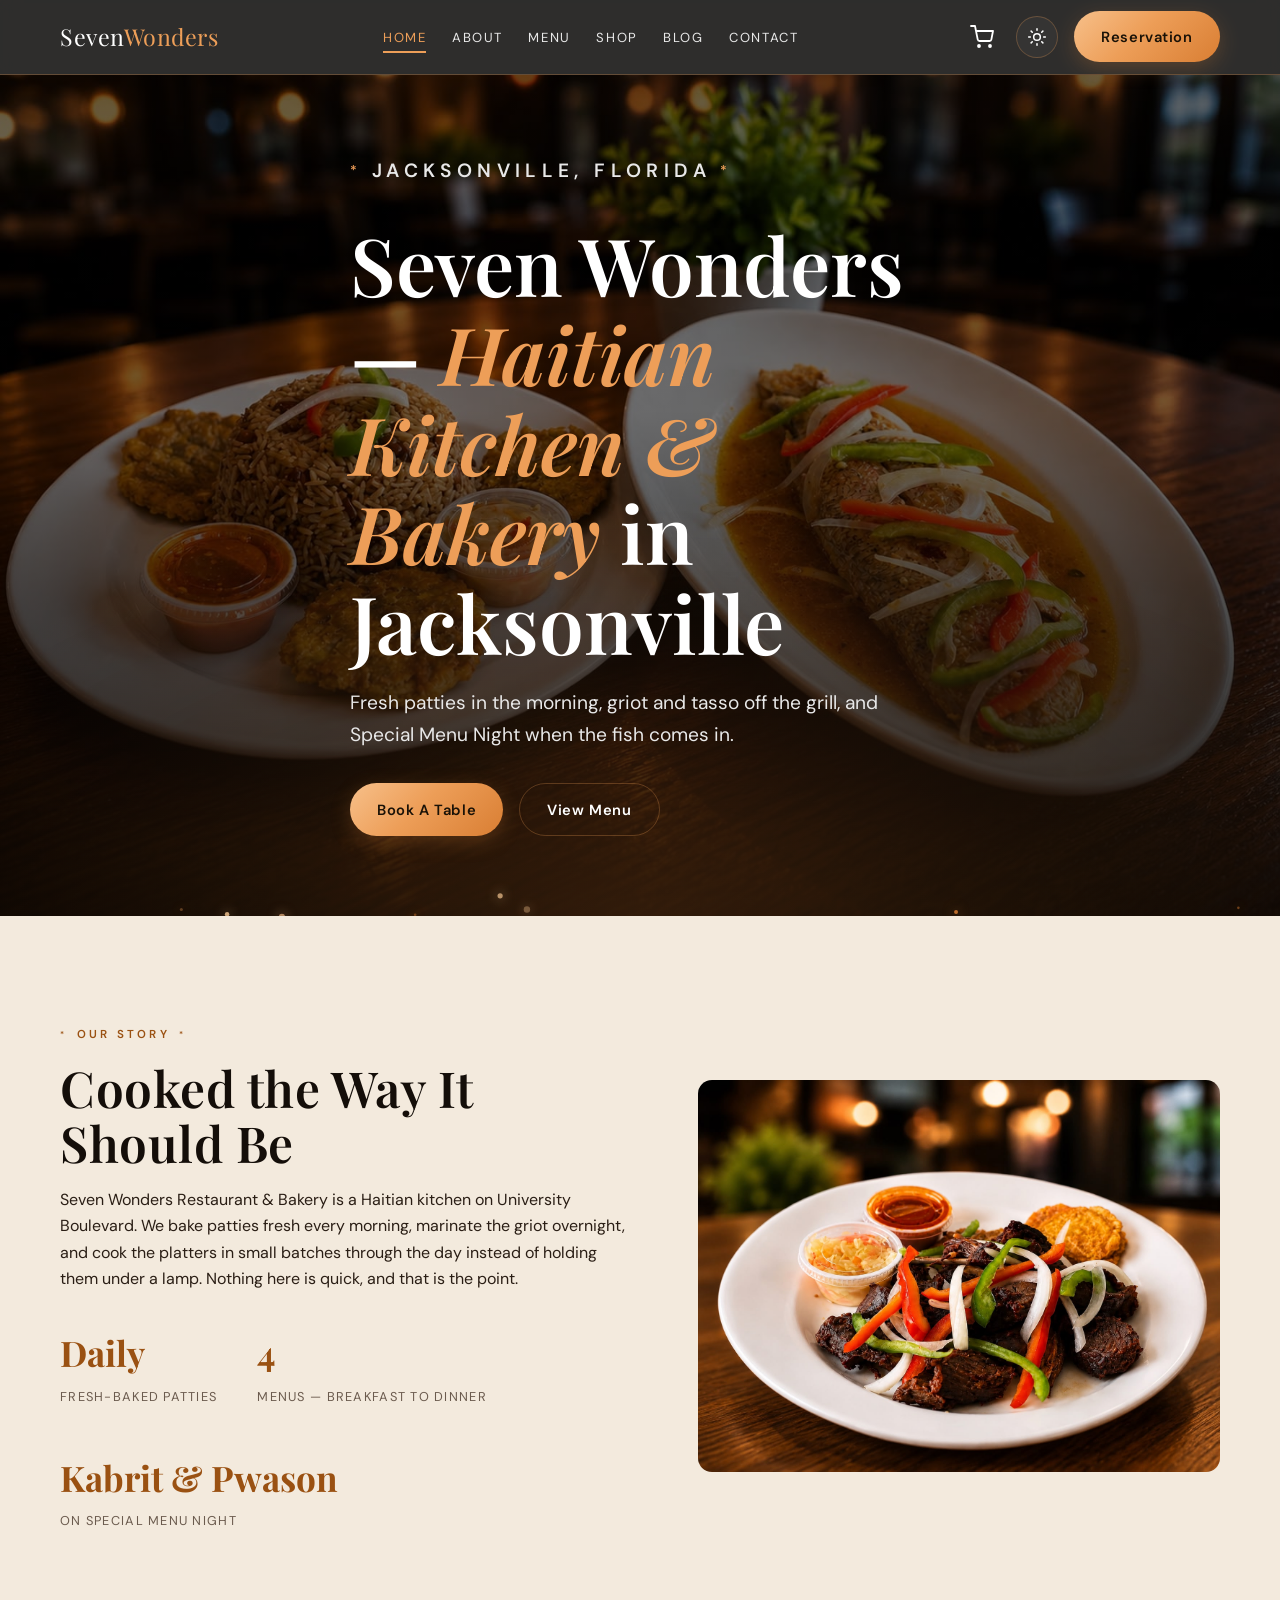
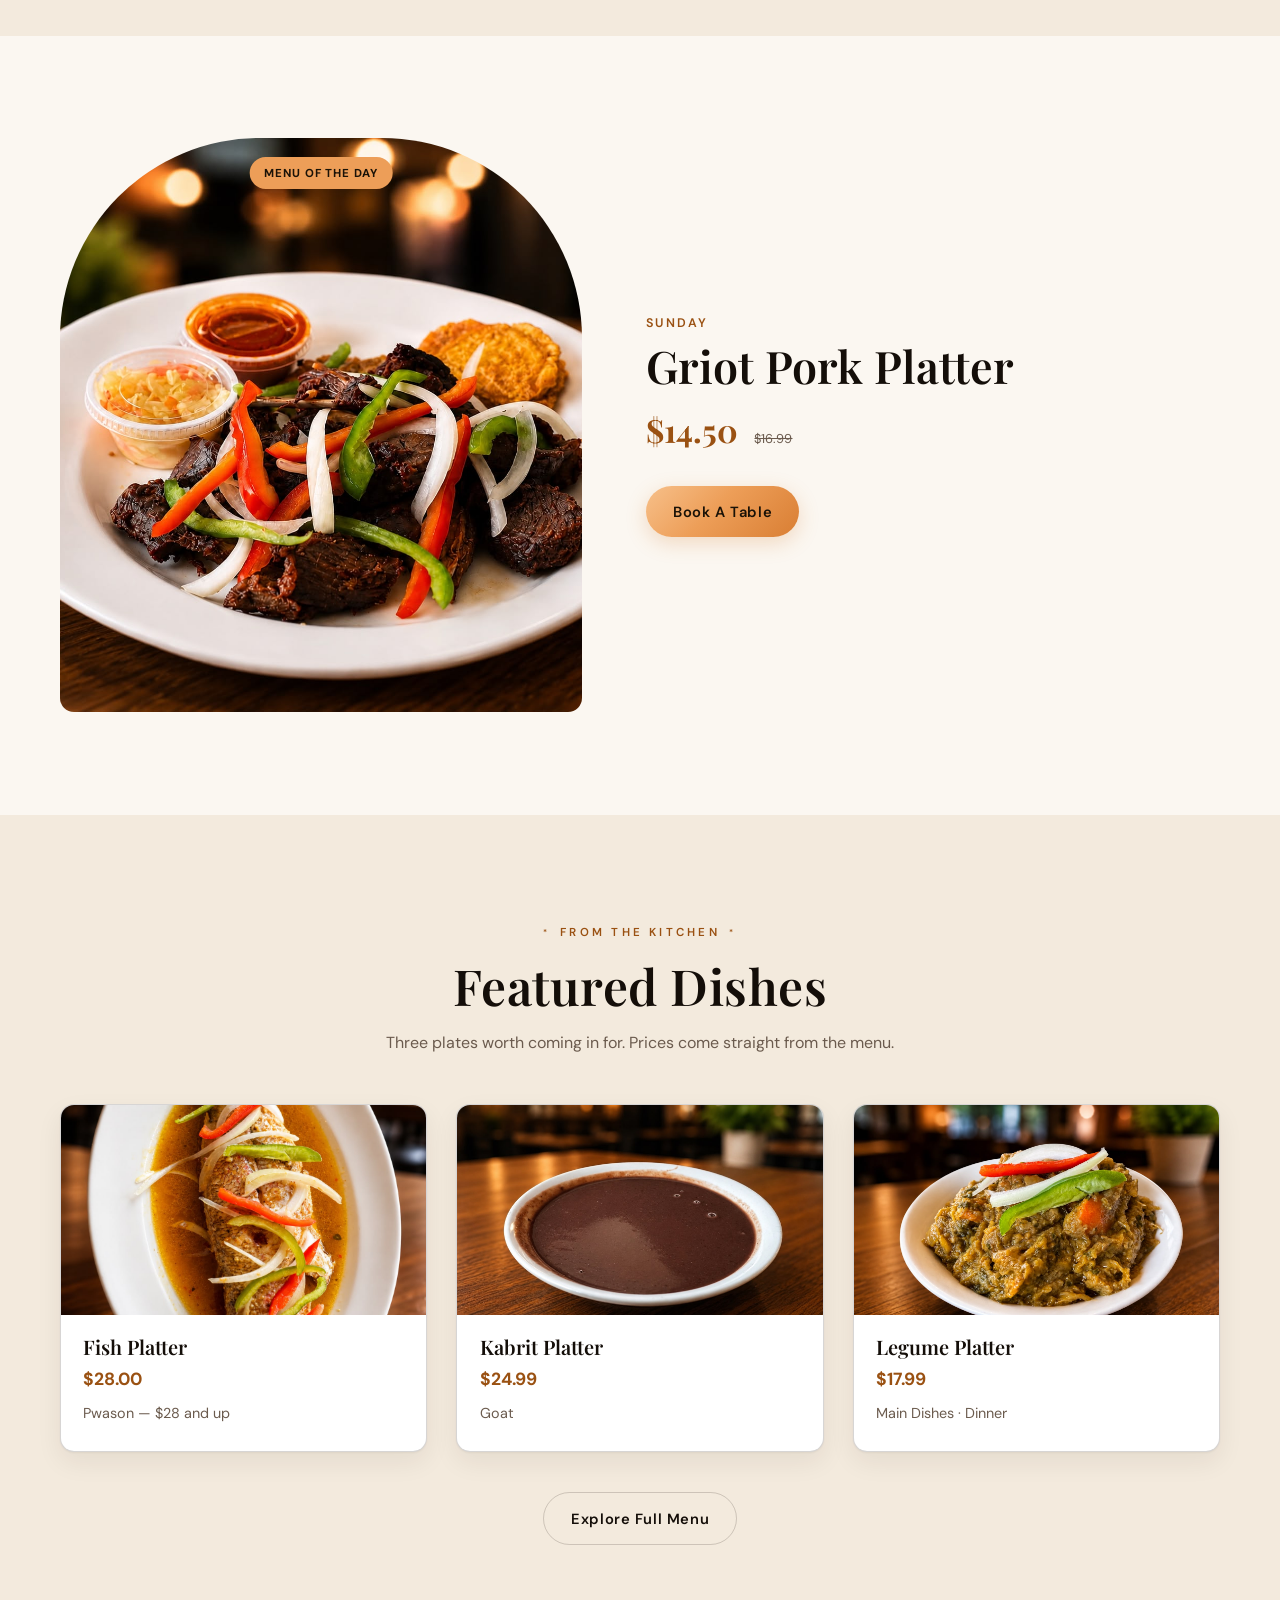
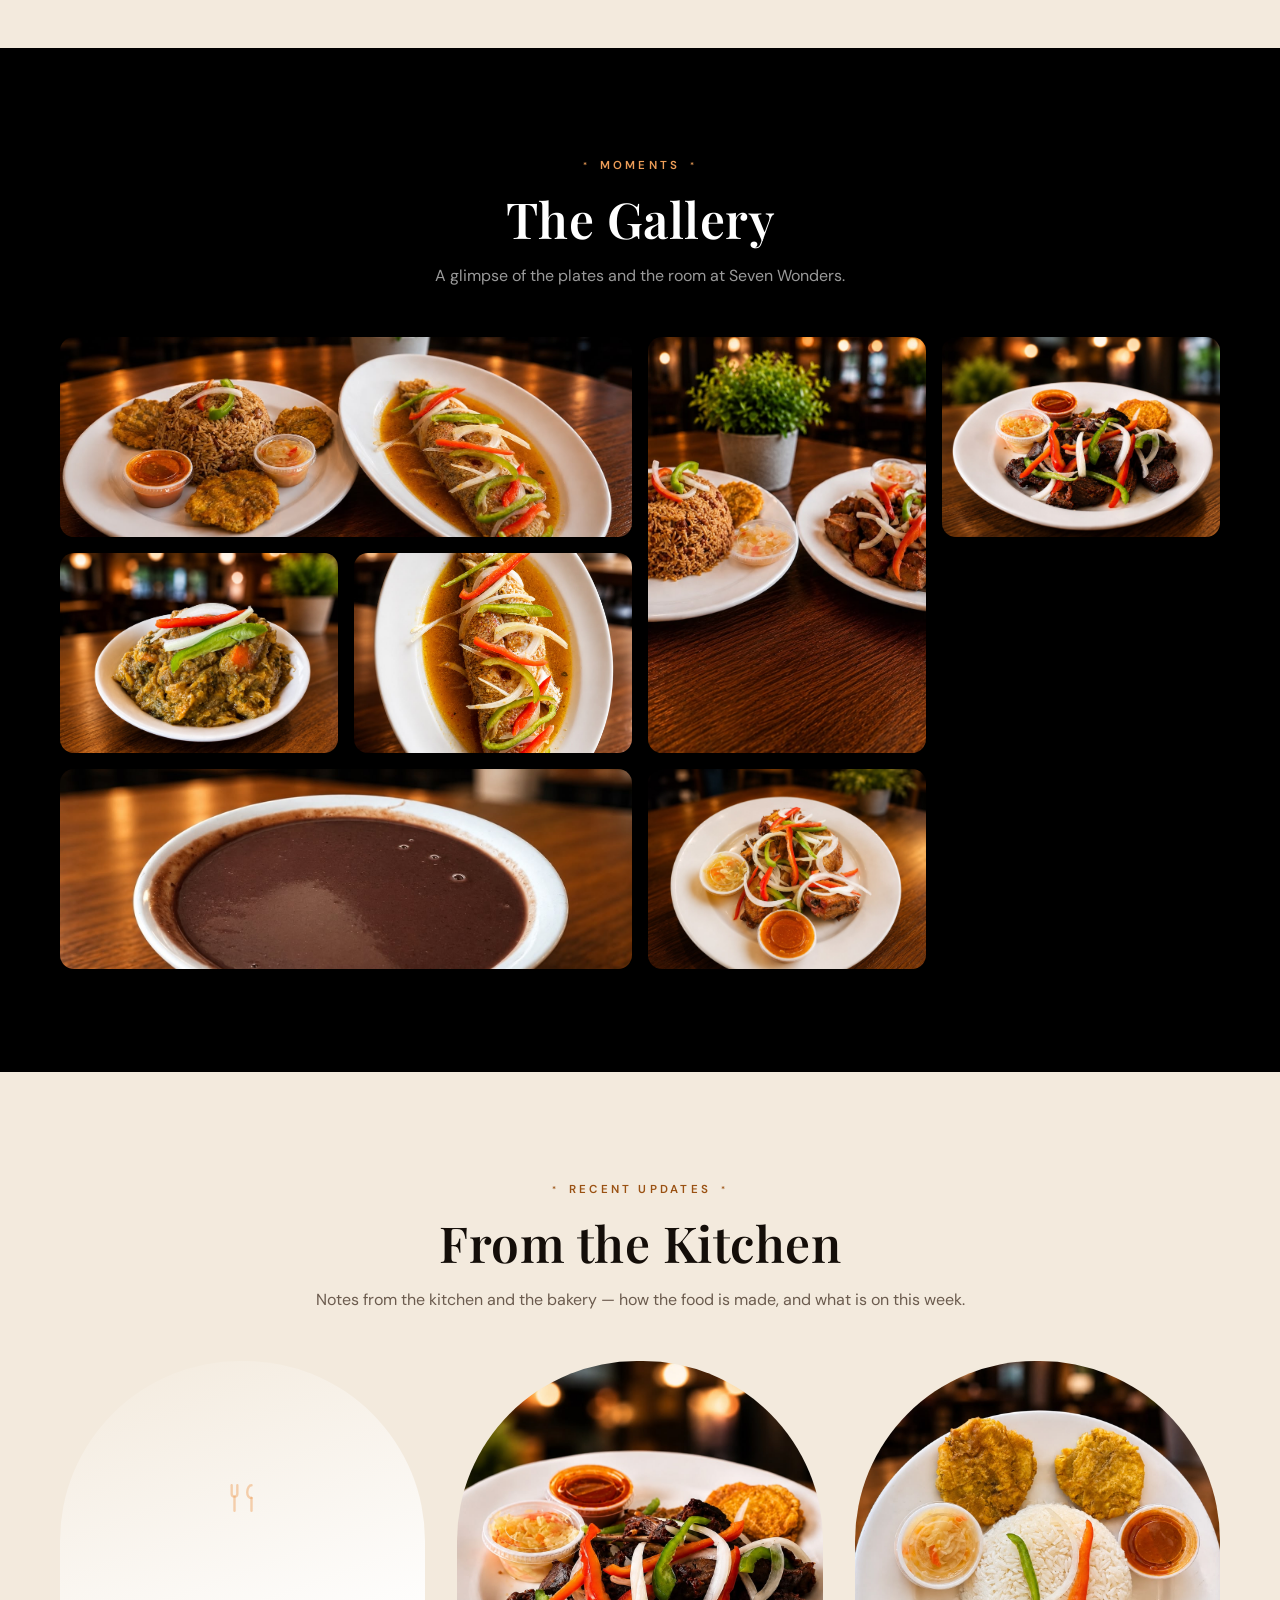
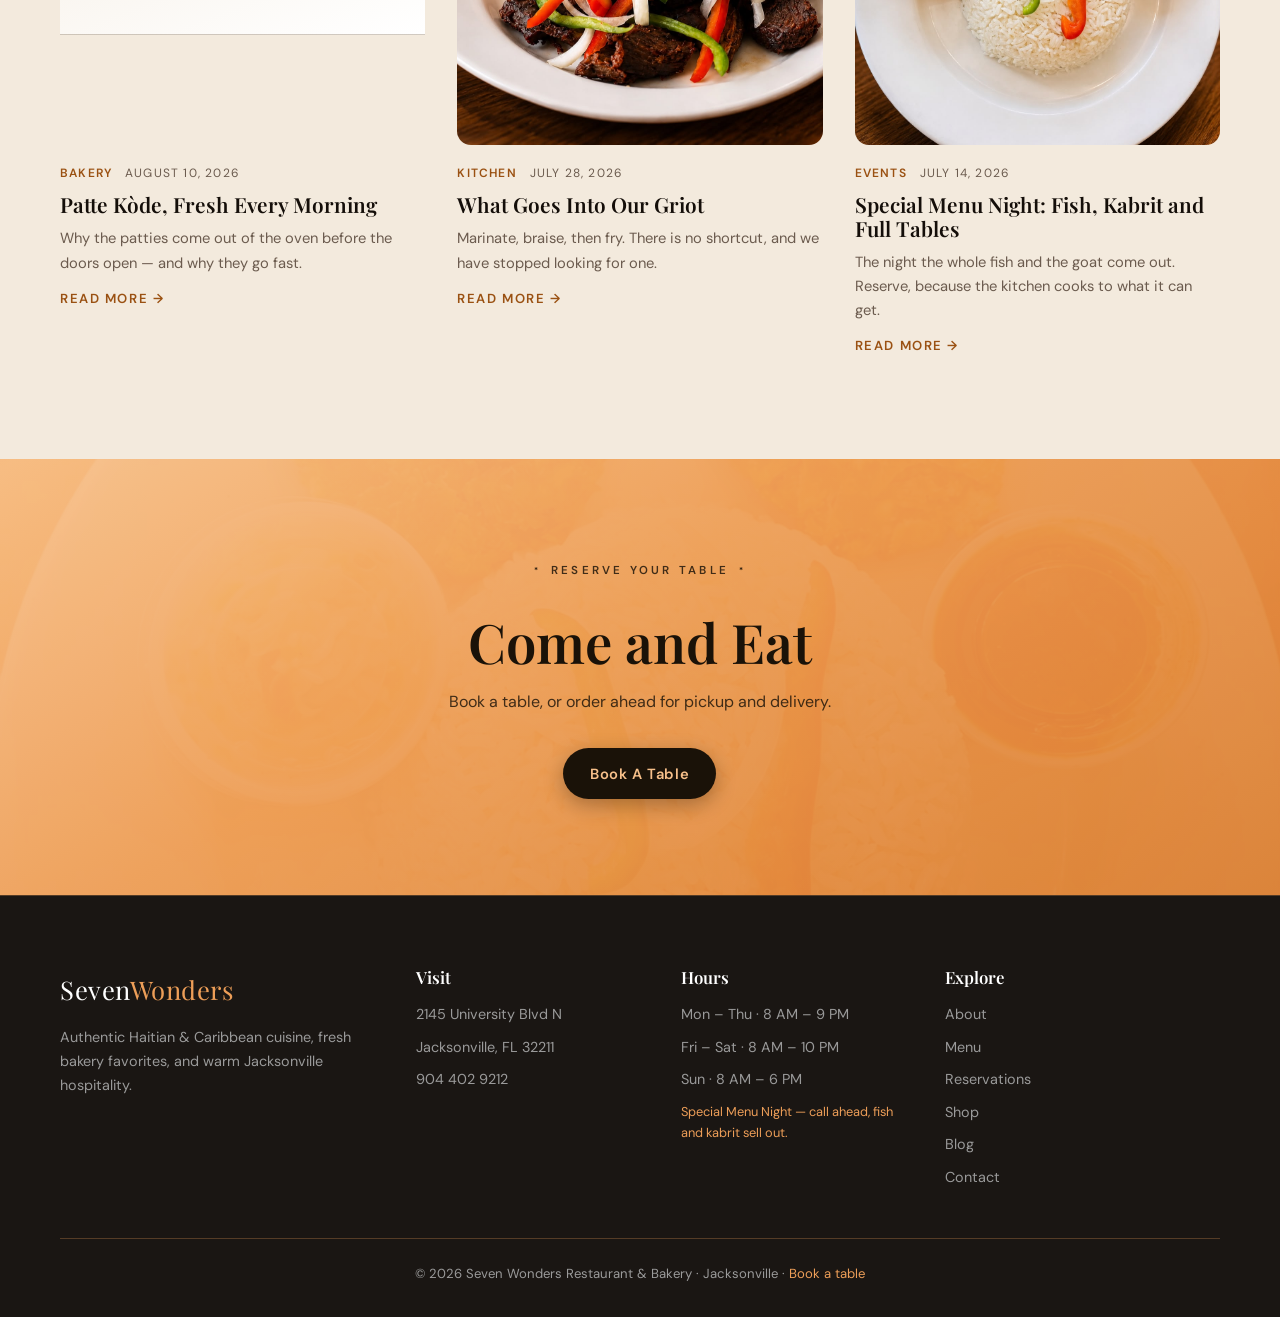
==== commit 5a3a284c: "Add theme toggle and Stripe payment links" ====
--- a/index.html
+++ b/index.html
@@ -18,7 +18,20 @@
   <link rel="preconnect" href="https://fonts.googleapis.com" />
   <link rel="preconnect" href="https://fonts.gstatic.com" crossorigin />
   <link href="https://fonts.googleapis.com/css2?family=Playfair+Display:ital,wght@0,500;0,600;0,700;1,500&family=DM+Sans:wght@400;500;600;700&display=swap" rel="stylesheet" />
-  <link rel="stylesheet" href="css/style.css?v=cream" />
+  <script>
+    (function () {
+      try {
+        var choice = localStorage.getItem("sw_theme");
+        var theme = choice === "light" || choice === "dark"
+          ? choice
+          : (window.matchMedia && window.matchMedia("(prefers-color-scheme: dark)").matches ? "dark" : "light");
+        document.documentElement.setAttribute("data-theme", theme);
+      } catch (e) {
+        document.documentElement.setAttribute("data-theme", "light");
+      }
+    })();
+  </script>
+  <link rel="stylesheet" href="css/style.css?v=theme-payments" />
 </head>
 <body>
   <a class="skip-link" href="#main">Skip to content</a>
@@ -42,6 +55,10 @@
           <svg width="24" height="24" viewBox="0 0 24 24" fill="none" stroke="currentColor" stroke-width="1.8" stroke-linecap="round" stroke-linejoin="round"><circle cx="9" cy="21" r="1"/><circle cx="20" cy="21" r="1"/><path d="M1 1h4l2.68 13.39a2 2 0 0 0 2 1.61h9.72a2 2 0 0 0 2-1.61L23 6H6"/></svg>
           <span class="cart-badge" id="cart-badge">0</span>
         </a>
+        <button class="theme-toggle" type="button" data-theme-toggle aria-label="Switch to dark theme" aria-pressed="false">
+          <svg class="theme-sun" width="20" height="20" viewBox="0 0 24 24" aria-hidden="true"><circle cx="12" cy="12" r="4"/><path d="M12 2v2M12 20v2M4.93 4.93l1.41 1.41M17.66 17.66l1.41 1.41M2 12h2M20 12h2M4.93 19.07l1.41-1.41M17.66 6.34l1.41-1.41"/></svg>
+          <svg class="theme-moon" width="20" height="20" viewBox="0 0 24 24" aria-hidden="true"><path d="M21 12.79A9 9 0 1 1 11.21 3 7 7 0 0 0 21 12.79z"/></svg>
+        </button>
         <a class="btn btn--primary" href="reservation.html">Reservation</a>
         <button class="hamburger" aria-label="Open menu" aria-expanded="false" aria-controls="nav-links">
           <span></span><span></span><span></span>
@@ -255,6 +272,7 @@
   <!-- ===== BEHAVIOUR (site-render must come before main.js) ===== -->
   <script src="js/menu-data.js"></script>
   <script src="js/site-render.js"></script>
+  <script src="js/theme.js"></script>
   <script src="js/main.js"></script>
 </body>
 </html>
--- a/css/style.css
+++ b/css/style.css
@@ -27,7 +27,16 @@
   --black: #000000;
   --near-black: #1A1613;
   --gold-ink: #1A1208;
-
+  --serif: "Playfair Display", Georgia, "Times New Roman", serif;
+  --sans: "DM Sans", system-ui, -apple-system, Segoe UI, Roboto, sans-serif;
+  --maxw: 1240px;
+  --radius: 14px;
+  --gutter: clamp(1.1rem, 4vw, 2.5rem);
+  --ease: cubic-bezier(0.22, 0.61, 0.36, 1);
+}
+
+:root,
+[data-theme="light"] {
   /* ---- Light ground (the default) ---- */
   --ground: #FBF7F1;
   --ground-2: #F3EADD;
@@ -44,15 +53,21 @@
   --accent: #9A5112;
   --accent-soft: #8A4A0F;
   --shadow-card: 0 1px 2px rgba(36,26,18,.05), 0 10px 26px rgba(36,26,18,.07);
-
-  --serif: "Playfair Display", Georgia, "Times New Roman", serif;
-  --sans: "DM Sans", system-ui, -apple-system, Segoe UI, Roboto, sans-serif;
-
-  --maxw: 1240px;
-  --radius: 14px;
-  --gutter: clamp(1.1rem, 4vw, 2.5rem);
-
-  --ease: cubic-bezier(0.22, 0.61, 0.36, 1);
+}
+
+[data-theme="dark"] {
+  --ground: #000000;
+  --ground-2: #1A1613;
+  --surface: #241D18;
+  --ink-strong: #FFFFFF;
+  --ink: #E8E8E8;
+  --ink-muted: #9A9A9A;
+  --line: rgba(237, 158, 88, 0.28);
+  --fill-subtle: var(--line);
+  --dot-idle: rgba(255, 255, 255, 0.20);
+  --accent: var(--apricot);
+  --accent-soft: var(--apricot-light);
+  --shadow-card: 0 10px 30px rgba(0,0,0,.45);
 }
 
 /* ---- Dark regions -------------------------------------------
@@ -265,6 +280,45 @@
   100% { transform: scale(1); }
 }
 
+/* Theme toggle */
+.theme-toggle {
+  width: 42px;
+  height: 42px;
+  border: 1px solid var(--line);
+  border-radius: 50%;
+  display: inline-grid;
+  place-items: center;
+  color: var(--ink-strong);
+  background: rgba(255,255,255,.03);
+  transition: border-color .25s var(--ease), color .25s var(--ease), background .25s var(--ease), transform .25s var(--ease);
+}
+.theme-toggle:hover {
+  border-color: var(--accent);
+  color: var(--accent);
+  background: var(--fill-subtle);
+  transform: translateY(-1px);
+}
+.theme-toggle svg {
+  grid-area: 1 / 1;
+  width: 20px;
+  height: 20px;
+  fill: none;
+  stroke: currentColor;
+  stroke-width: 1.8;
+  stroke-linecap: round;
+  stroke-linejoin: round;
+  transition: opacity .2s var(--ease), transform .25s var(--ease);
+}
+.theme-toggle .theme-moon,
+[data-theme="dark"] .theme-toggle .theme-sun {
+  opacity: 0;
+  transform: scale(.72) rotate(-16deg);
+}
+[data-theme="dark"] .theme-toggle .theme-moon {
+  opacity: 1;
+  transform: scale(1) rotate(0);
+}
+
 /* Hamburger */
 .hamburger {
   display: none;
@@ -1315,4 +1369,4 @@
   box-shadow: 0 -6px 24px rgba(0, 0, 0, 0.5);
 }
 .sw-preview-bar a { color: #1a1000; font-weight: 600; text-decoration: underline; }
-body.has-preview-bar { padding-bottom: 3.2rem; }+body.has-preview-bar { padding-bottom: 3.2rem; }
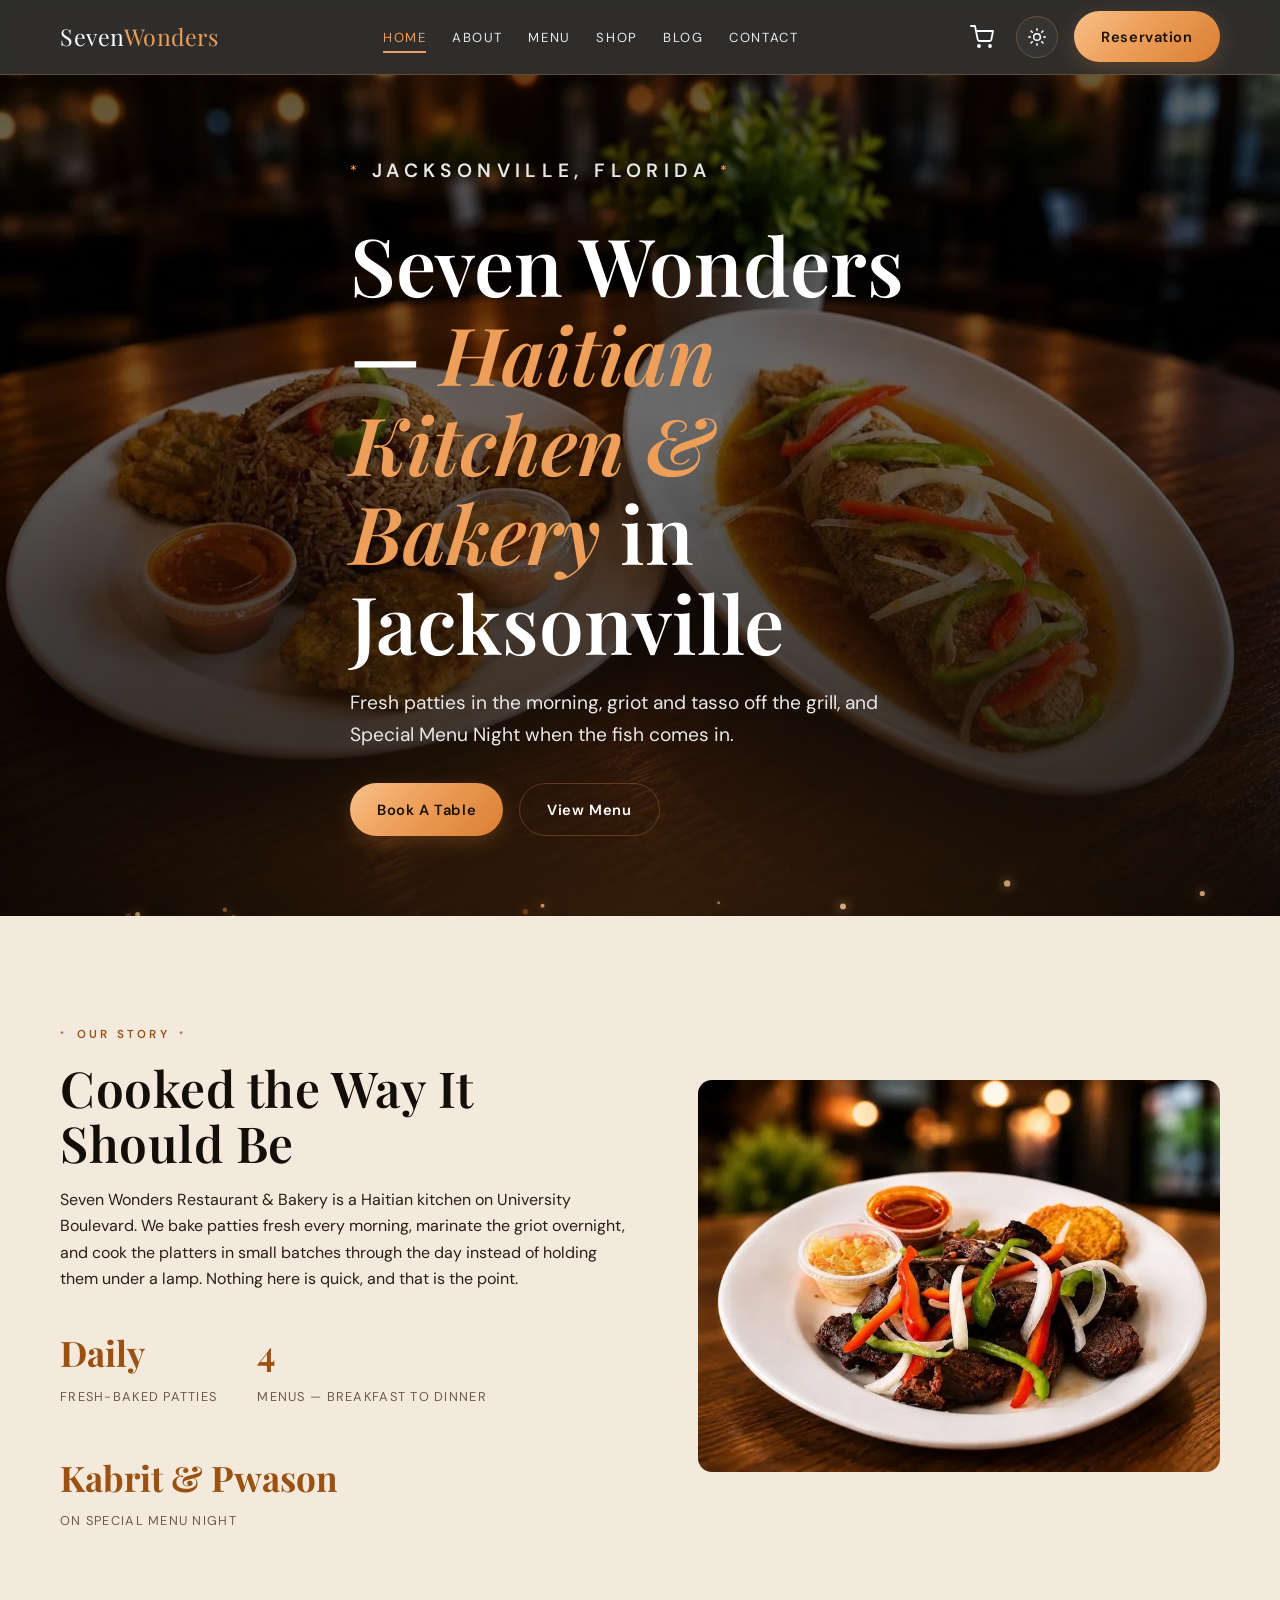
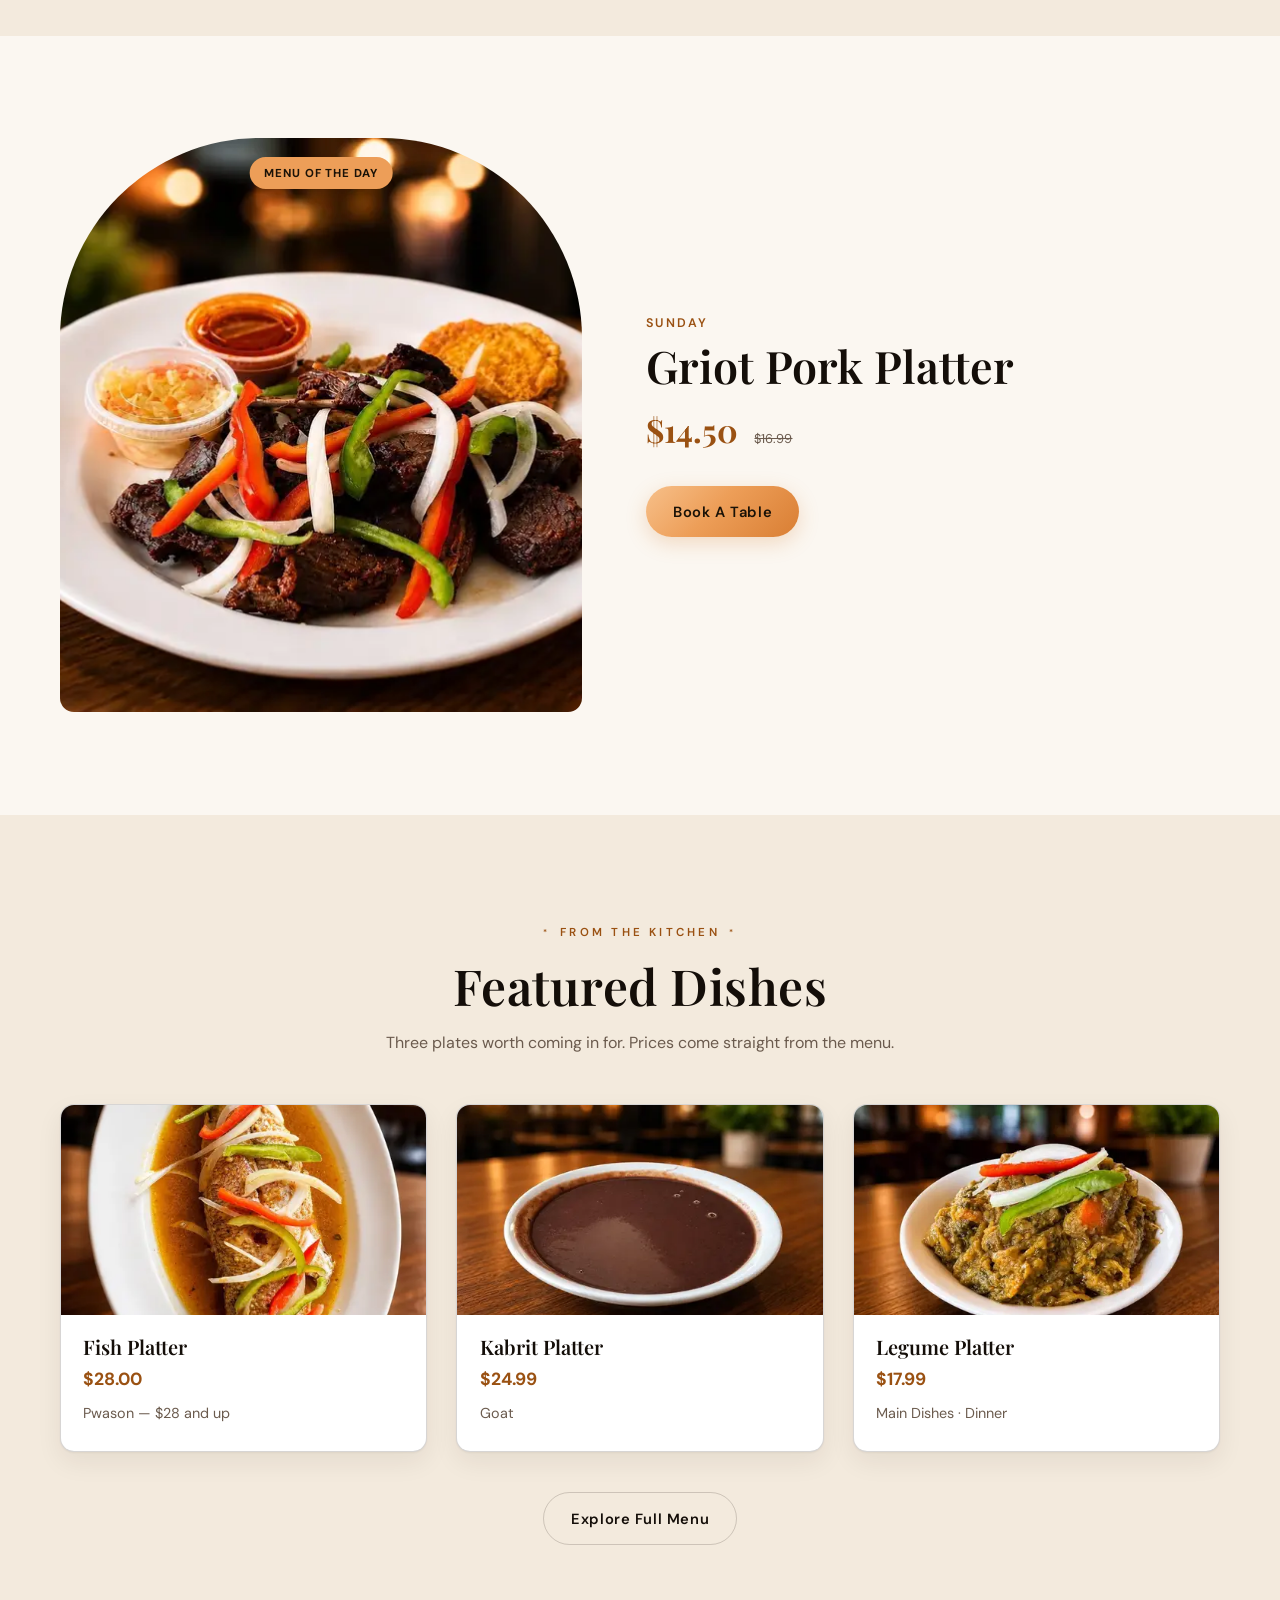
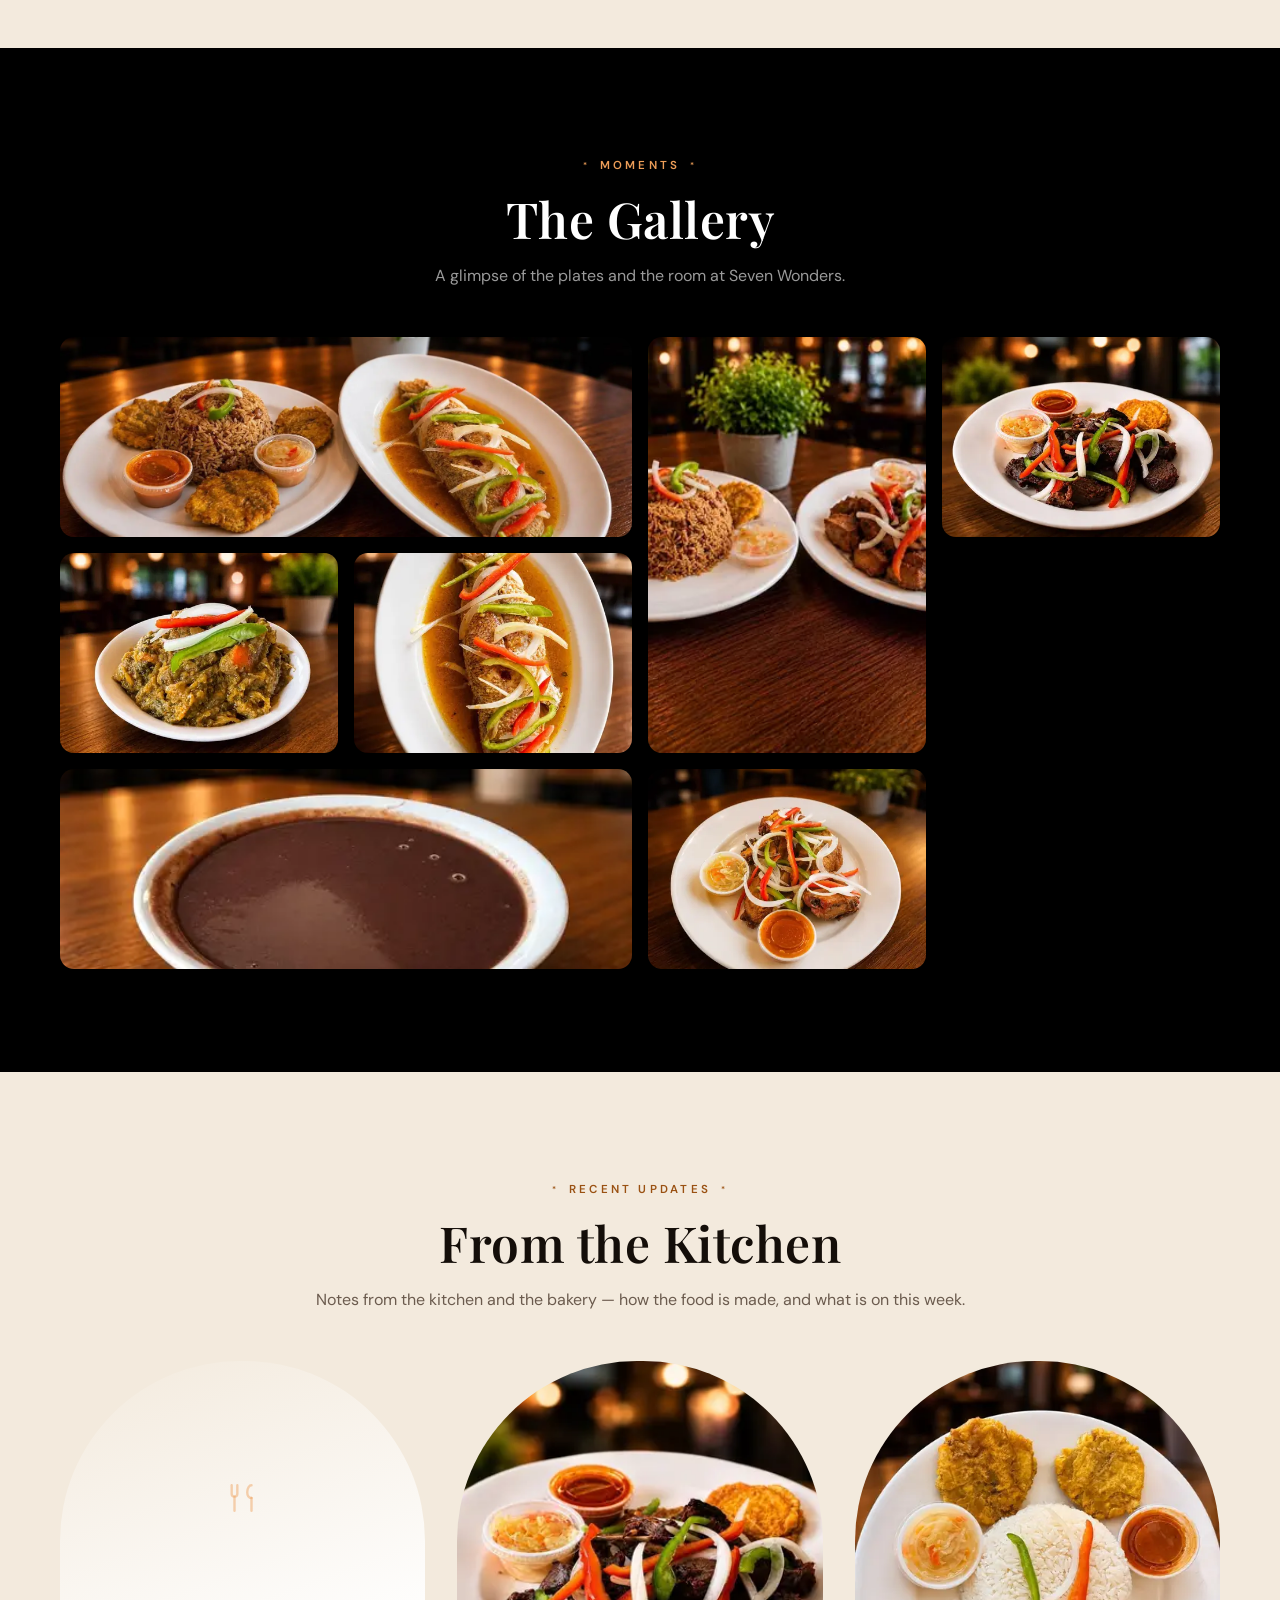
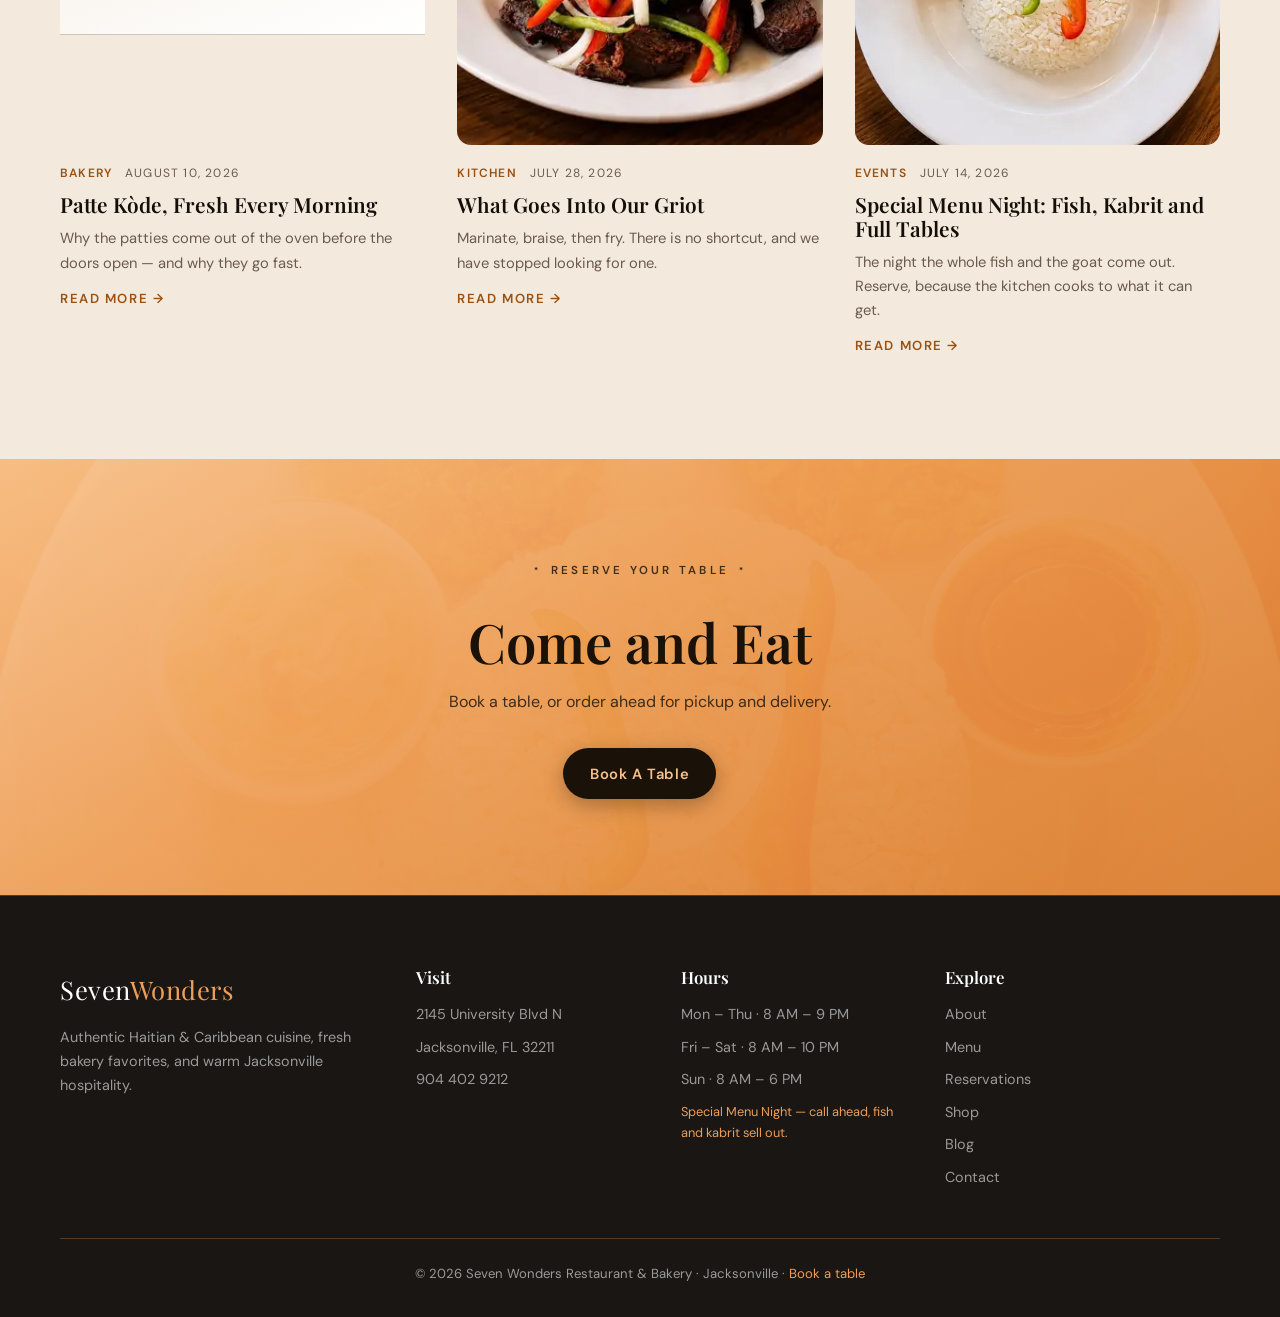
==== commit 2d08eafb: "Optimize images and clarify checkout flow Why: the guest pages were still serving large JPEGs and a " ====
--- a/index.html
+++ b/index.html
@@ -31,7 +31,7 @@
       }
     })();
   </script>
-  <link rel="stylesheet" href="css/style.css?v=theme-payments" />
+  <link rel="stylesheet" href="css/style.css?v=perf-cart-a11y" />
 </head>
 <body>
   <a class="skip-link" href="#main">Skip to content</a>
@@ -73,7 +73,7 @@
     <section class="hero">
       <!-- The text and photo below are the no-JavaScript fallback. The live
            values come from content/home.js → hero. Keep them in step. -->
-      <img class="hero__bg" src="assets/gallery/gallery-07.jpeg" alt="A platter of Haitian food served at Seven Wonders" />
+      <img class="hero__bg" src="assets/gallery/gallery-07.jpeg" alt="A platter of Haitian food served at Seven Wonders" width="1448" height="1086" loading="eager" decoding="async" fetchpriority="high" srcset="assets/variants/gallery/gallery-07-480.webp 480w, assets/variants/gallery/gallery-07-768.webp 768w, assets/variants/gallery/gallery-07-1086.webp 1086w, assets/variants/gallery/gallery-07-1448.webp 1448w" sizes="100vw" />
       <div class="hero__overlay"></div>
       <canvas id="ember-canvas" aria-hidden="true"></canvas>
       <div class="container hero__inner">
@@ -97,7 +97,7 @@
           <div class="stat-row"></div>
         </div>
         <div class="reveal">
-          <img src="assets/gallery/gallery-11.jpeg" alt="Griot pork platter at Seven Wonders" />
+          <img src="assets/gallery/gallery-11.jpeg" alt="Griot pork platter at Seven Wonders" width="1448" height="1086" loading="lazy" decoding="async" srcset="assets/variants/gallery/gallery-11-480.webp 480w, assets/variants/gallery/gallery-11-768.webp 768w, assets/variants/gallery/gallery-11-1086.webp 1086w, assets/variants/gallery/gallery-11-1448.webp 1448w" sizes="(max-width: 900px) 100vw, 50vw" />
         </div>
       </div>
     </section>
@@ -107,7 +107,7 @@
       <div class="container mod-grid">
         <div class="mod-media reveal">
           <span class="mod-today">Menu of the Day</span>
-          <img id="mod-img" src="assets/gallery/gallery-11.jpeg" alt="Special of the day" />
+          <img id="mod-img" src="assets/gallery/gallery-11.jpeg" alt="Special of the day" width="1448" height="1086" loading="lazy" decoding="async" srcset="assets/variants/gallery/gallery-11-480.webp 480w, assets/variants/gallery/gallery-11-768.webp 768w, assets/variants/gallery/gallery-11-1086.webp 1086w, assets/variants/gallery/gallery-11-1448.webp 1448w" sizes="(max-width: 900px) 100vw, 50vw" />
         </div>
         <div class="mod-body reveal">
           <p class="mod-day" id="mod-day">Today's Special</p>
@@ -200,7 +200,7 @@
 
     <!-- ================= RESERVATION CTA BANNER ================= -->
     <section class="cta-banner">
-      <img src="assets/gallery/gallery-09.jpeg" alt="" />
+      <img src="assets/gallery/gallery-09.jpeg" alt="" width="1086" height="1448" loading="lazy" decoding="async" srcset="assets/variants/gallery/gallery-09-480.webp 480w, assets/variants/gallery/gallery-09-768.webp 768w, assets/variants/gallery/gallery-09-1086.webp 1086w" sizes="100vw" />
       <div class="container reveal">
         <p class="eyebrow">Reserve Your Table</p>
         <h2>Come and Eat</h2>
@@ -214,7 +214,7 @@
   <div class="lightbox" id="lightbox" role="dialog" aria-modal="true" aria-label="Image viewer">
     <button class="lightbox__close" type="button" aria-label="Close">✕</button>
     <button class="lightbox__nav prev" type="button" aria-label="Previous image">‹</button>
-    <img src="" alt="Gallery image enlarged" />
+    <img src="" alt="Gallery image enlarged" width="1" height="1" loading="lazy" decoding="async" />
     <button class="lightbox__nav next" type="button" aria-label="Next image">›</button>
   </div>
 
@@ -269,6 +269,7 @@
   <script src="content/home.js"></script>
   <script src="content/about.js"></script>
   <script src="js/content.js"></script>
+  <script src="js/image-meta.js"></script>
   <!-- ===== BEHAVIOUR (site-render must come before main.js) ===== -->
   <script src="js/menu-data.js"></script>
   <script src="js/site-render.js"></script>
--- a/css/style.css
+++ b/css/style.css
@@ -544,7 +544,15 @@
 .price-row { display: flex; align-items: baseline; gap: .7rem; margin-bottom: 1rem; }
 .price-old { color: var(--ink-muted); text-decoration: line-through; font-size: .9rem; }
 .price-new { color: var(--ink-strong); font-weight: 700; font-size: 1.2rem; }
-.product-card .btn { margin-top: auto; }
+.product-actions { margin-top: auto; display: grid; gap: .65rem; }
+.product-actions .btn { margin-top: 0; }
+.btn--express { font-size: .82rem; padding-block: .7rem; }
+.shop-pay-note {
+  max-width: 54ch;
+  color: var(--ink-muted);
+  font-size: .88rem;
+  margin: -1.1rem 0 1.8rem;
+}
 
 /* =========================================================
    RESERVATION PAGE
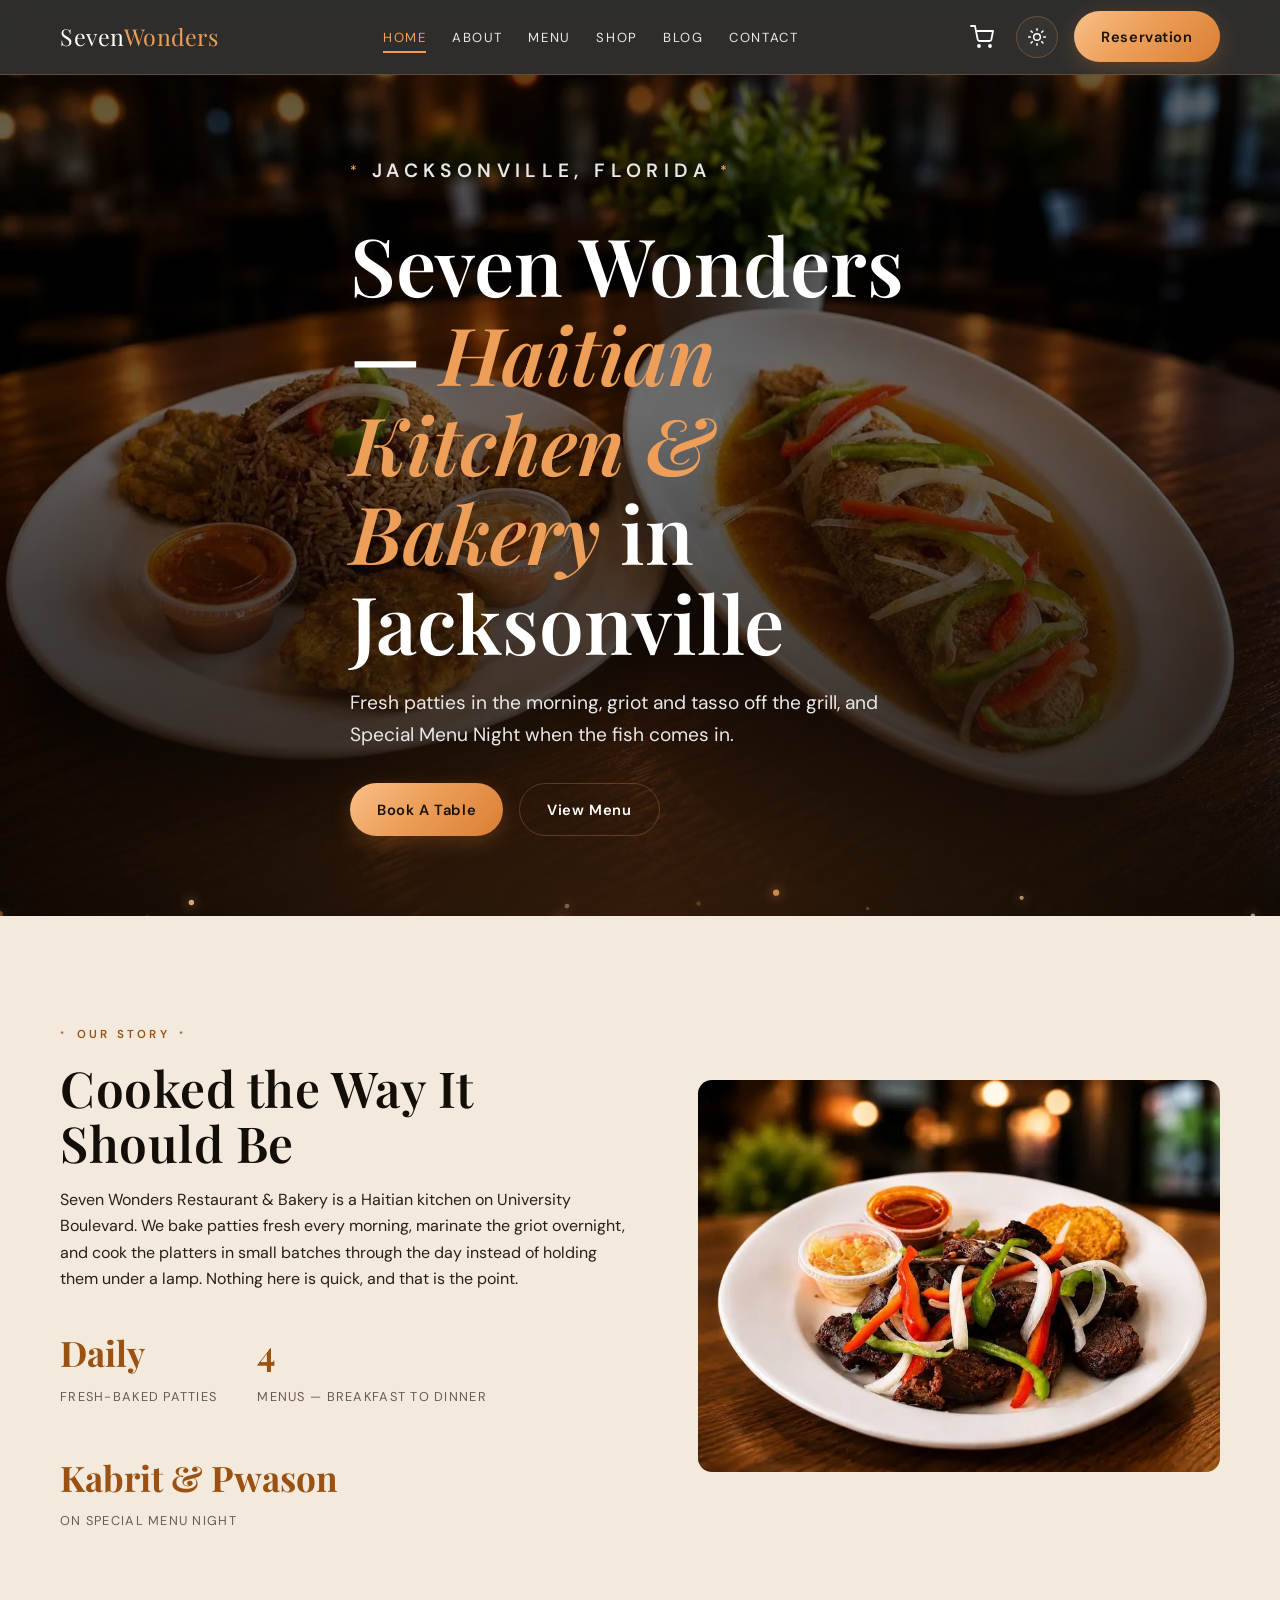
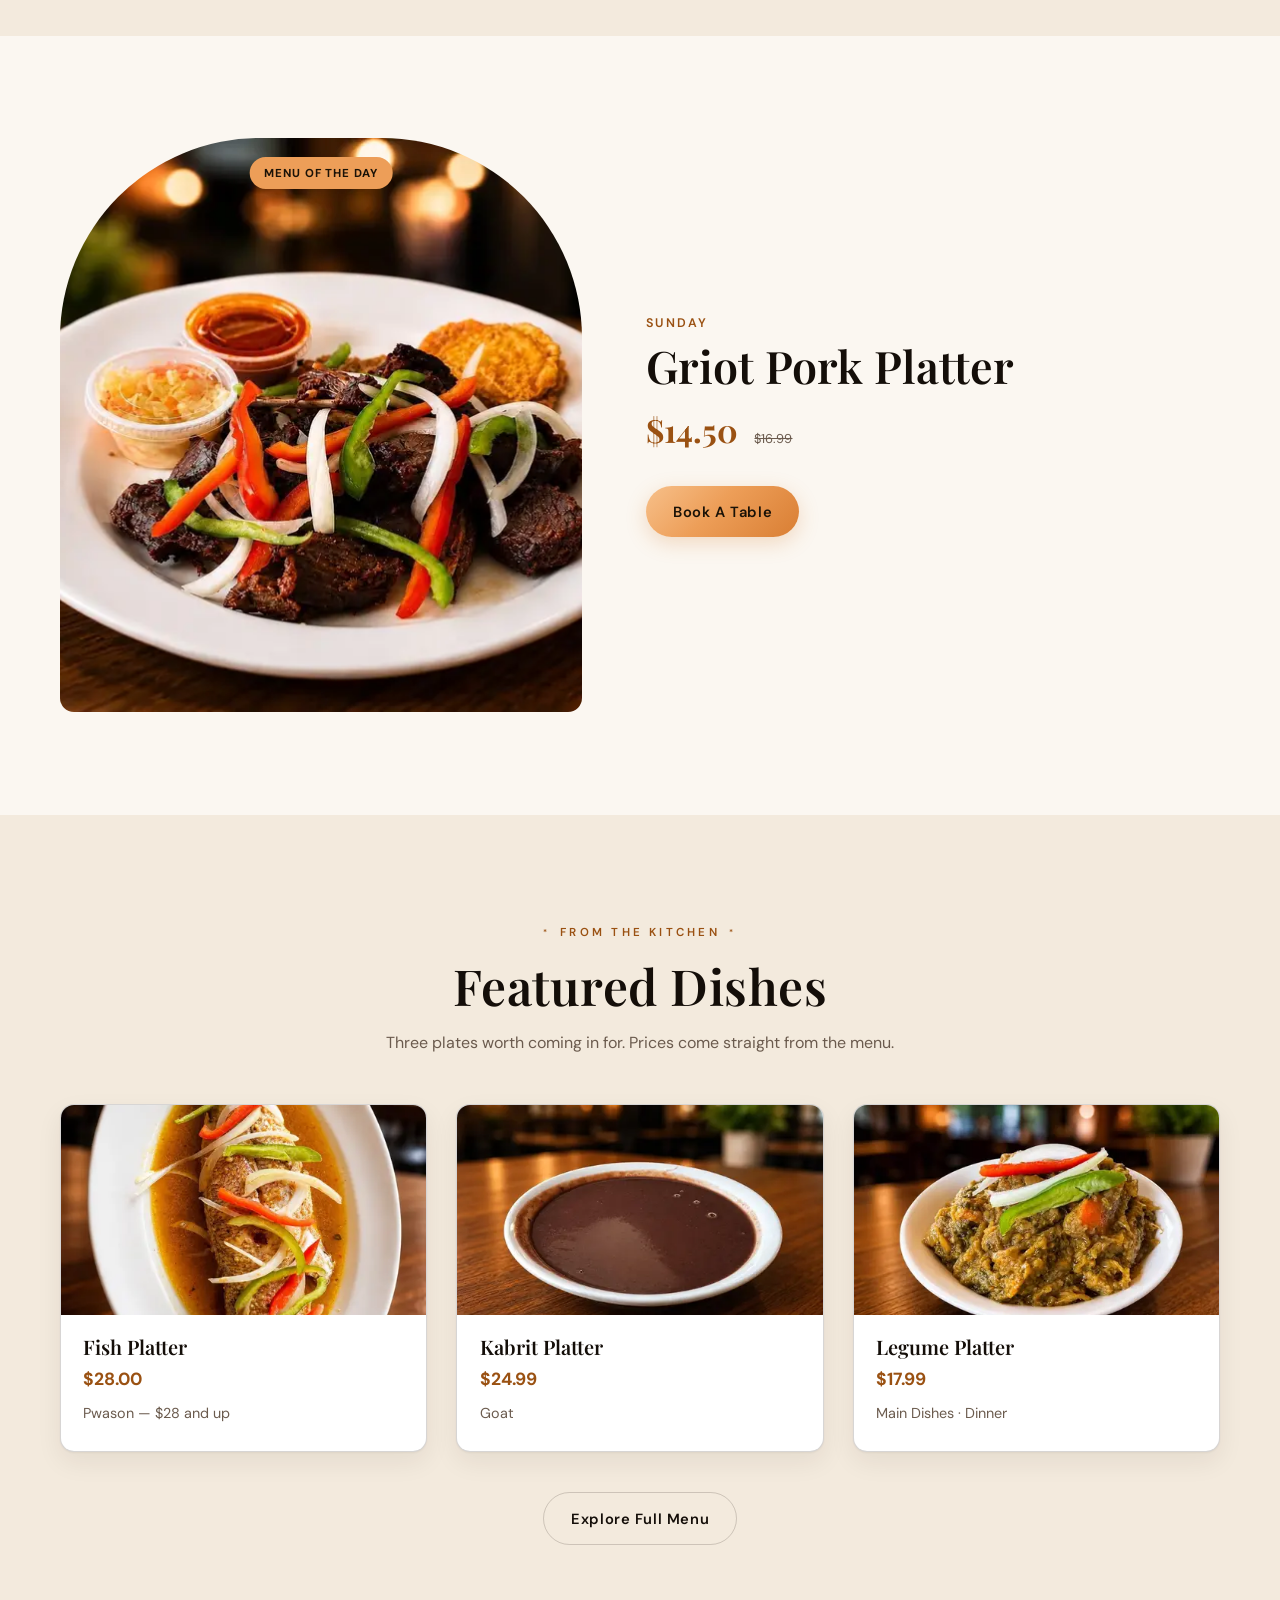
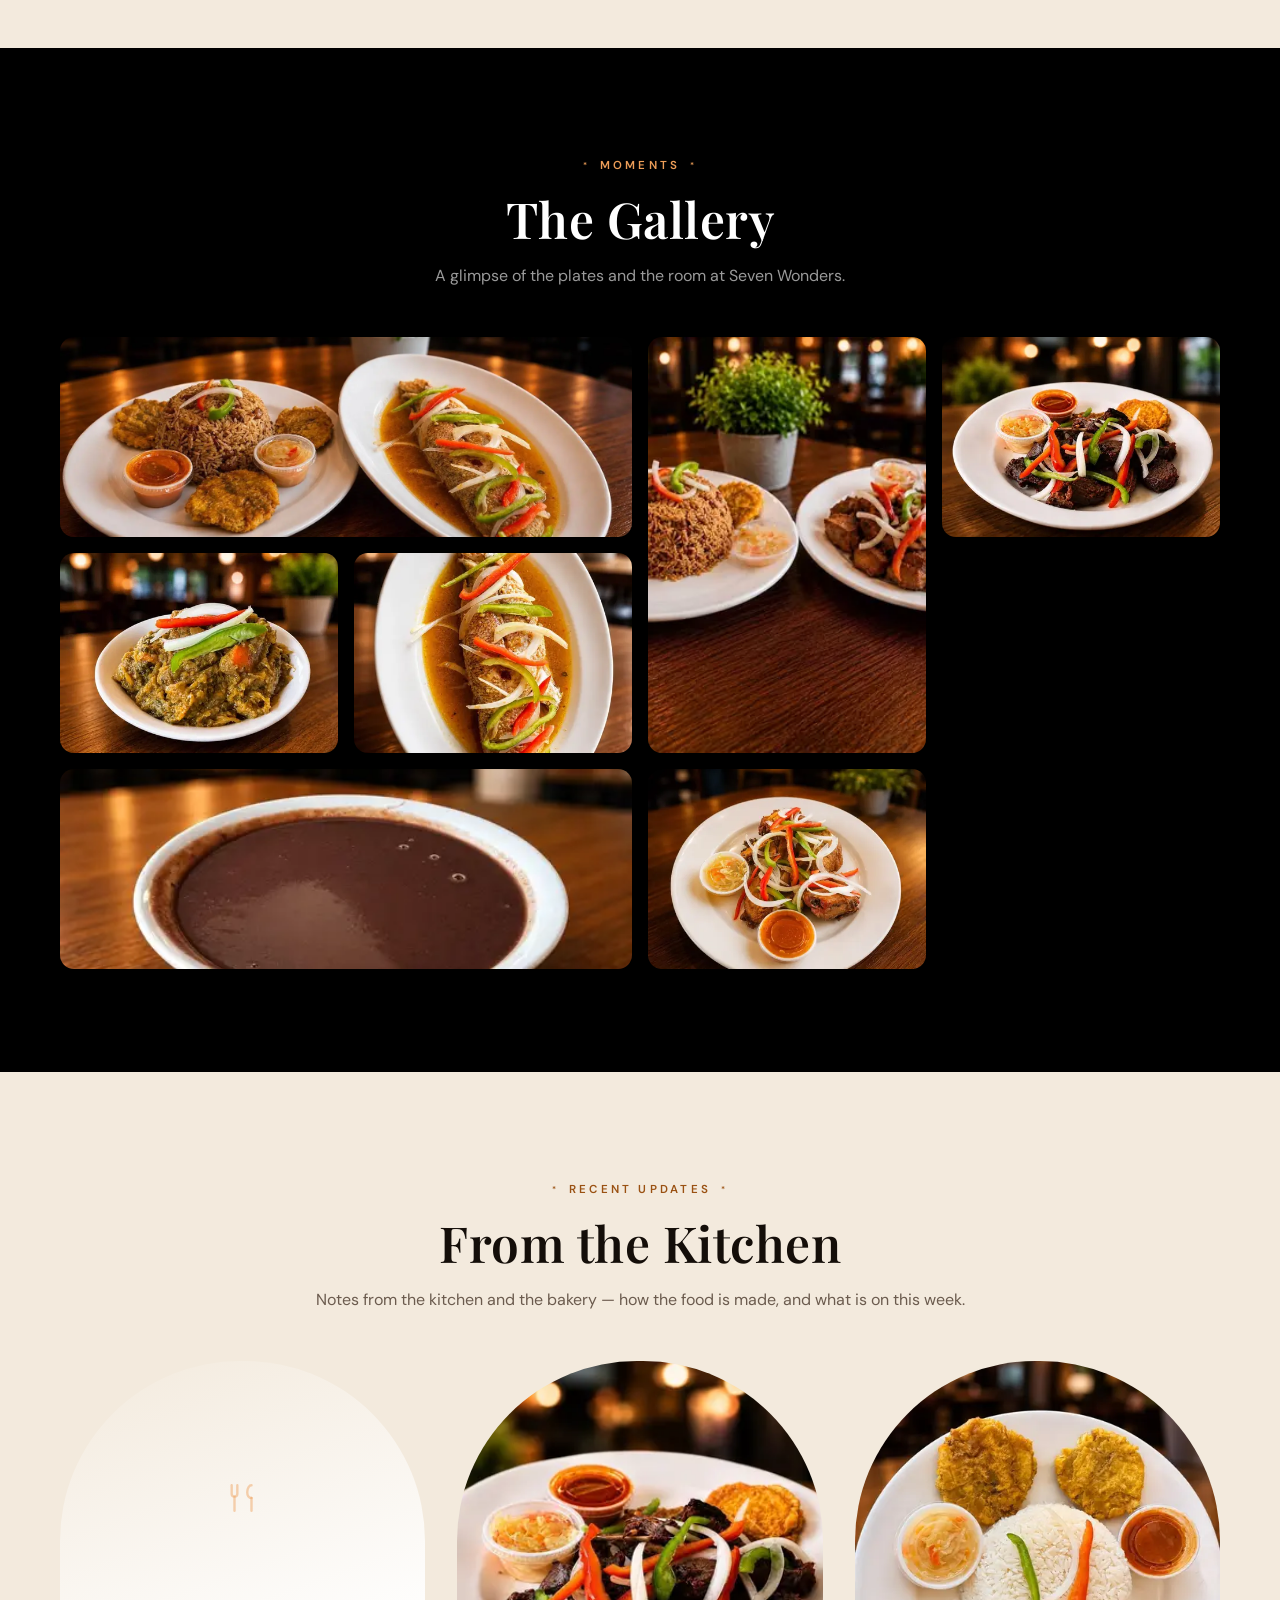
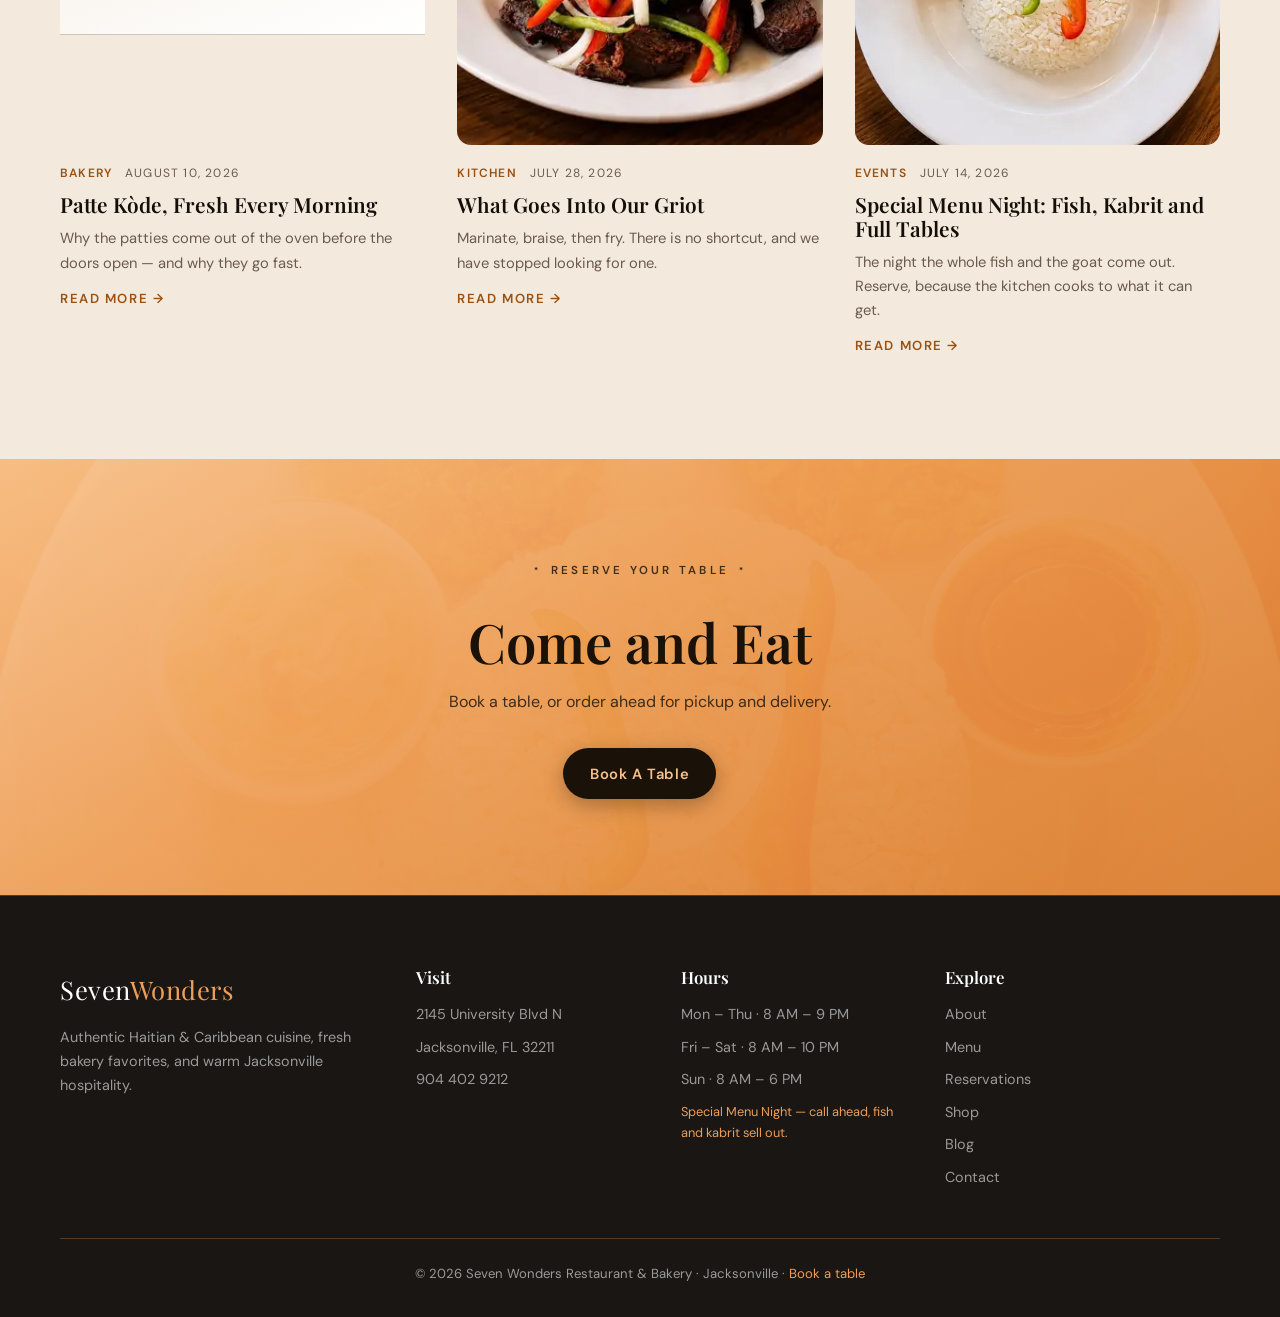
==== commit 16335d02: "Add Stripe checkout architecture" ====
--- a/index.html
+++ b/index.html
@@ -31,7 +31,7 @@
       }
     })();
   </script>
-  <link rel="stylesheet" href="css/style.css?v=perf-cart-a11y" />
+  <link rel="stylesheet" href="css/style.css?v=stripe-checkout" />
 </head>
 <body>
   <a class="skip-link" href="#main">Skip to content</a>
--- a/css/style.css
+++ b/css/style.css
@@ -553,6 +553,89 @@
   font-size: .88rem;
   margin: -1.1rem 0 1.8rem;
 }
+.cart-panel {
+  margin-top: clamp(2rem, 5vw, 3.5rem);
+  background:
+    linear-gradient(135deg, rgba(237,158,88,.12), transparent 42%),
+    var(--surface);
+  border: 1px solid var(--line);
+  border-radius: var(--radius);
+  box-shadow: var(--shadow-card);
+  padding: clamp(1.2rem, 3vw, 2rem);
+}
+.cart-panel__head {
+  display: flex;
+  justify-content: space-between;
+  align-items: flex-start;
+  gap: 1rem;
+  margin-bottom: 1.2rem;
+}
+.cart-panel__head h2 { font-size: clamp(1.8rem, 3.6vw, 2.5rem); }
+.cart-items { display: grid; gap: .8rem; }
+.cart-empty {
+  color: var(--ink-muted);
+  border: 1px dashed var(--line);
+  border-radius: 12px;
+  padding: 1rem;
+}
+.cart-line {
+  display: grid;
+  grid-template-columns: minmax(0, 1fr) auto auto;
+  align-items: center;
+  gap: 1rem;
+  padding: .9rem 0;
+  border-bottom: 1px solid var(--line);
+}
+.cart-line h3 { font-size: 1rem; margin: 0 0 .2rem; }
+.cart-line p { color: var(--ink-muted); font-size: .86rem; margin: 0; }
+.cart-line__price {
+  color: var(--ink-strong);
+  font-weight: 700;
+  white-space: nowrap;
+}
+.cart-qty {
+  display: inline-flex;
+  align-items: center;
+  gap: .35rem;
+  border: 1px solid var(--line);
+  border-radius: 999px;
+  padding: .25rem;
+}
+.cart-qty button {
+  width: 32px;
+  height: 32px;
+  border-radius: 50%;
+  background: rgba(237,158,88,.12);
+  color: var(--accent);
+  font-weight: 700;
+}
+.cart-qty span {
+  min-width: 1.8rem;
+  text-align: center;
+  font-weight: 700;
+  color: var(--ink-strong);
+}
+.cart-total {
+  display: flex;
+  justify-content: space-between;
+  gap: 1rem;
+  align-items: center;
+  padding: 1.1rem 0 .8rem;
+  color: var(--ink-muted);
+}
+.cart-total strong {
+  color: var(--accent);
+  font-family: var(--serif);
+  font-size: clamp(1.5rem, 3vw, 2rem);
+}
+.cart-note {
+  color: var(--ink-muted);
+  font-size: .9rem;
+  margin: 0 0 1rem;
+}
+.checkout-success {
+  margin-bottom: 1.2rem;
+}
 
 /* =========================================================
    RESERVATION PAGE
@@ -761,6 +844,17 @@
 }
 @media (max-width: 620px) {
   .dish-grid, .blog-grid, .product-grid { grid-template-columns: 1fr; }
+  .shop-bar { align-items: stretch; }
+  .sort-select { width: 100%; }
+  .cart-panel__head,
+  .cart-line,
+  .cart-total {
+    display: grid;
+    grid-template-columns: 1fr;
+    align-items: stretch;
+  }
+  .cart-line { gap: .7rem; }
+  .cart-qty { width: max-content; }
   .form-grid { grid-template-columns: 1fr; }
   .footer-grid { grid-template-columns: 1fr; }
   .founder-grid { grid-template-columns: repeat(2, minmax(0, 1fr)); gap: .75rem; max-width: 380px; }
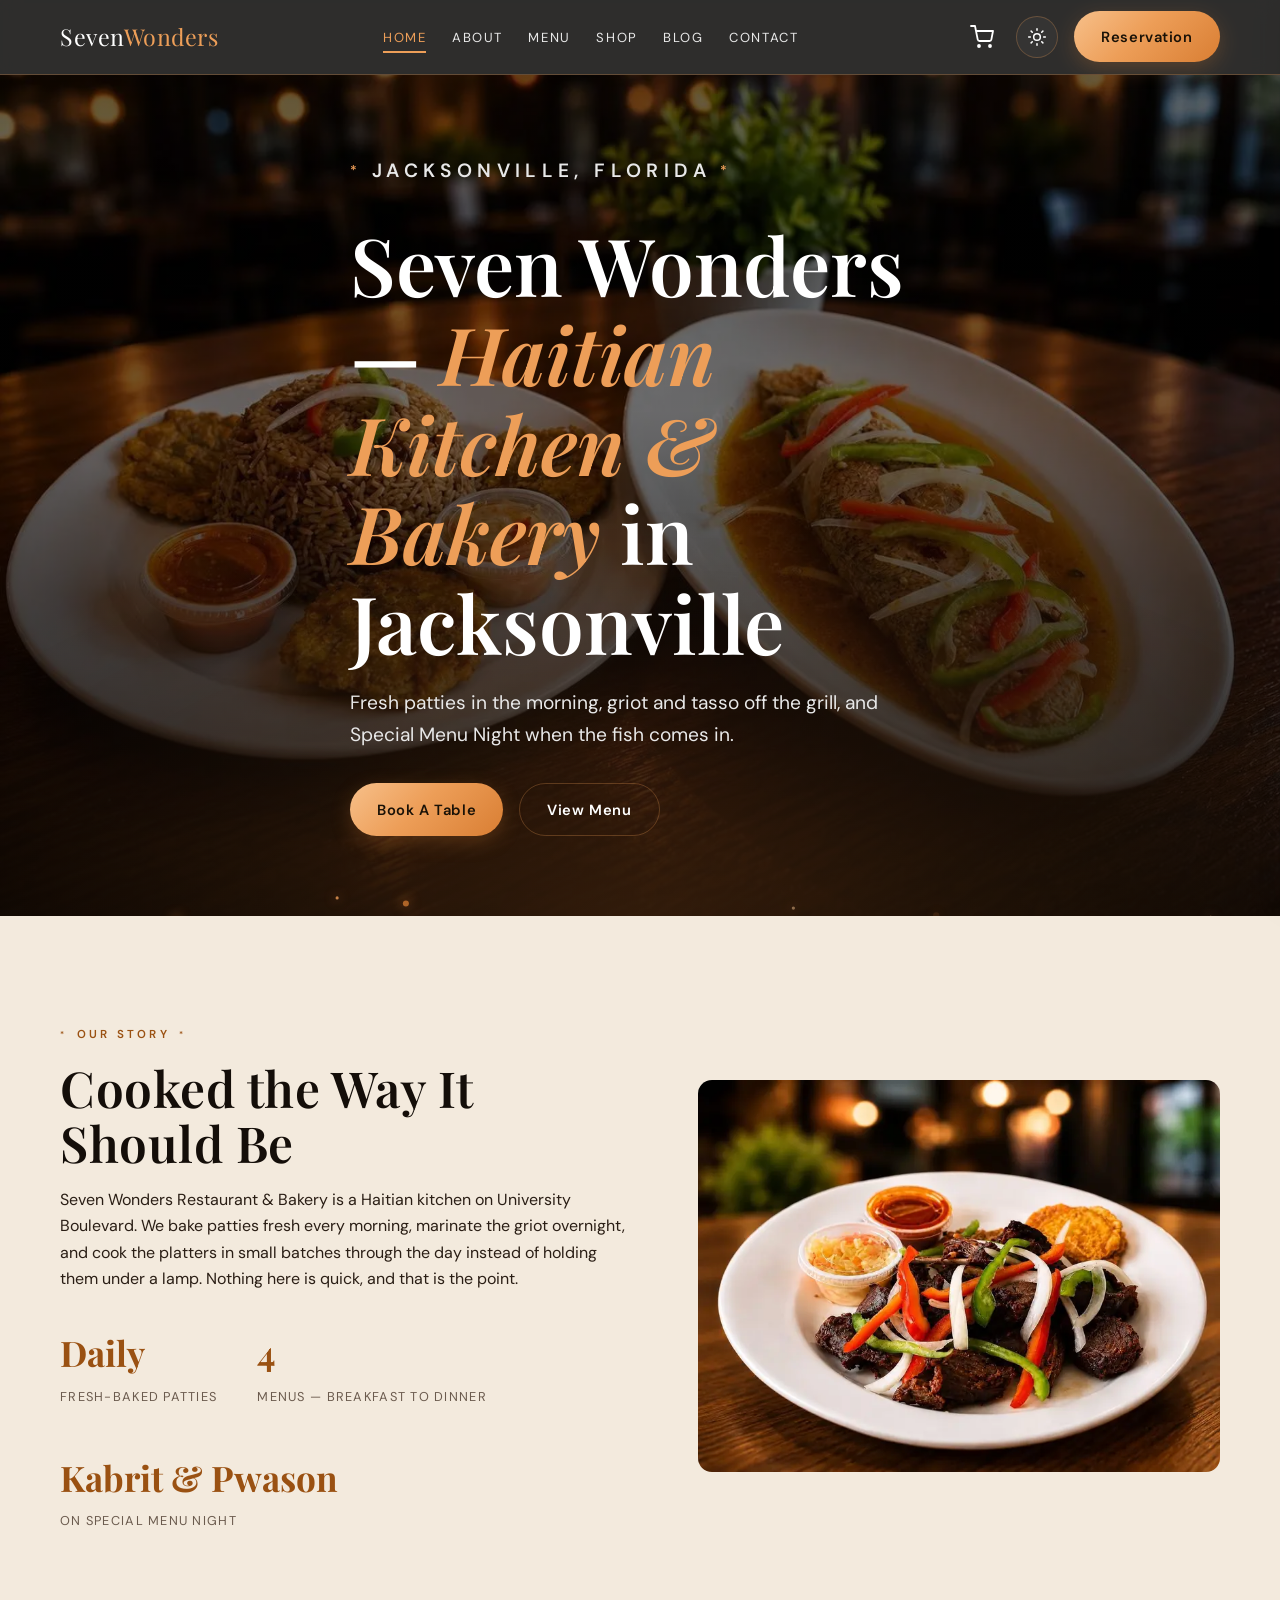
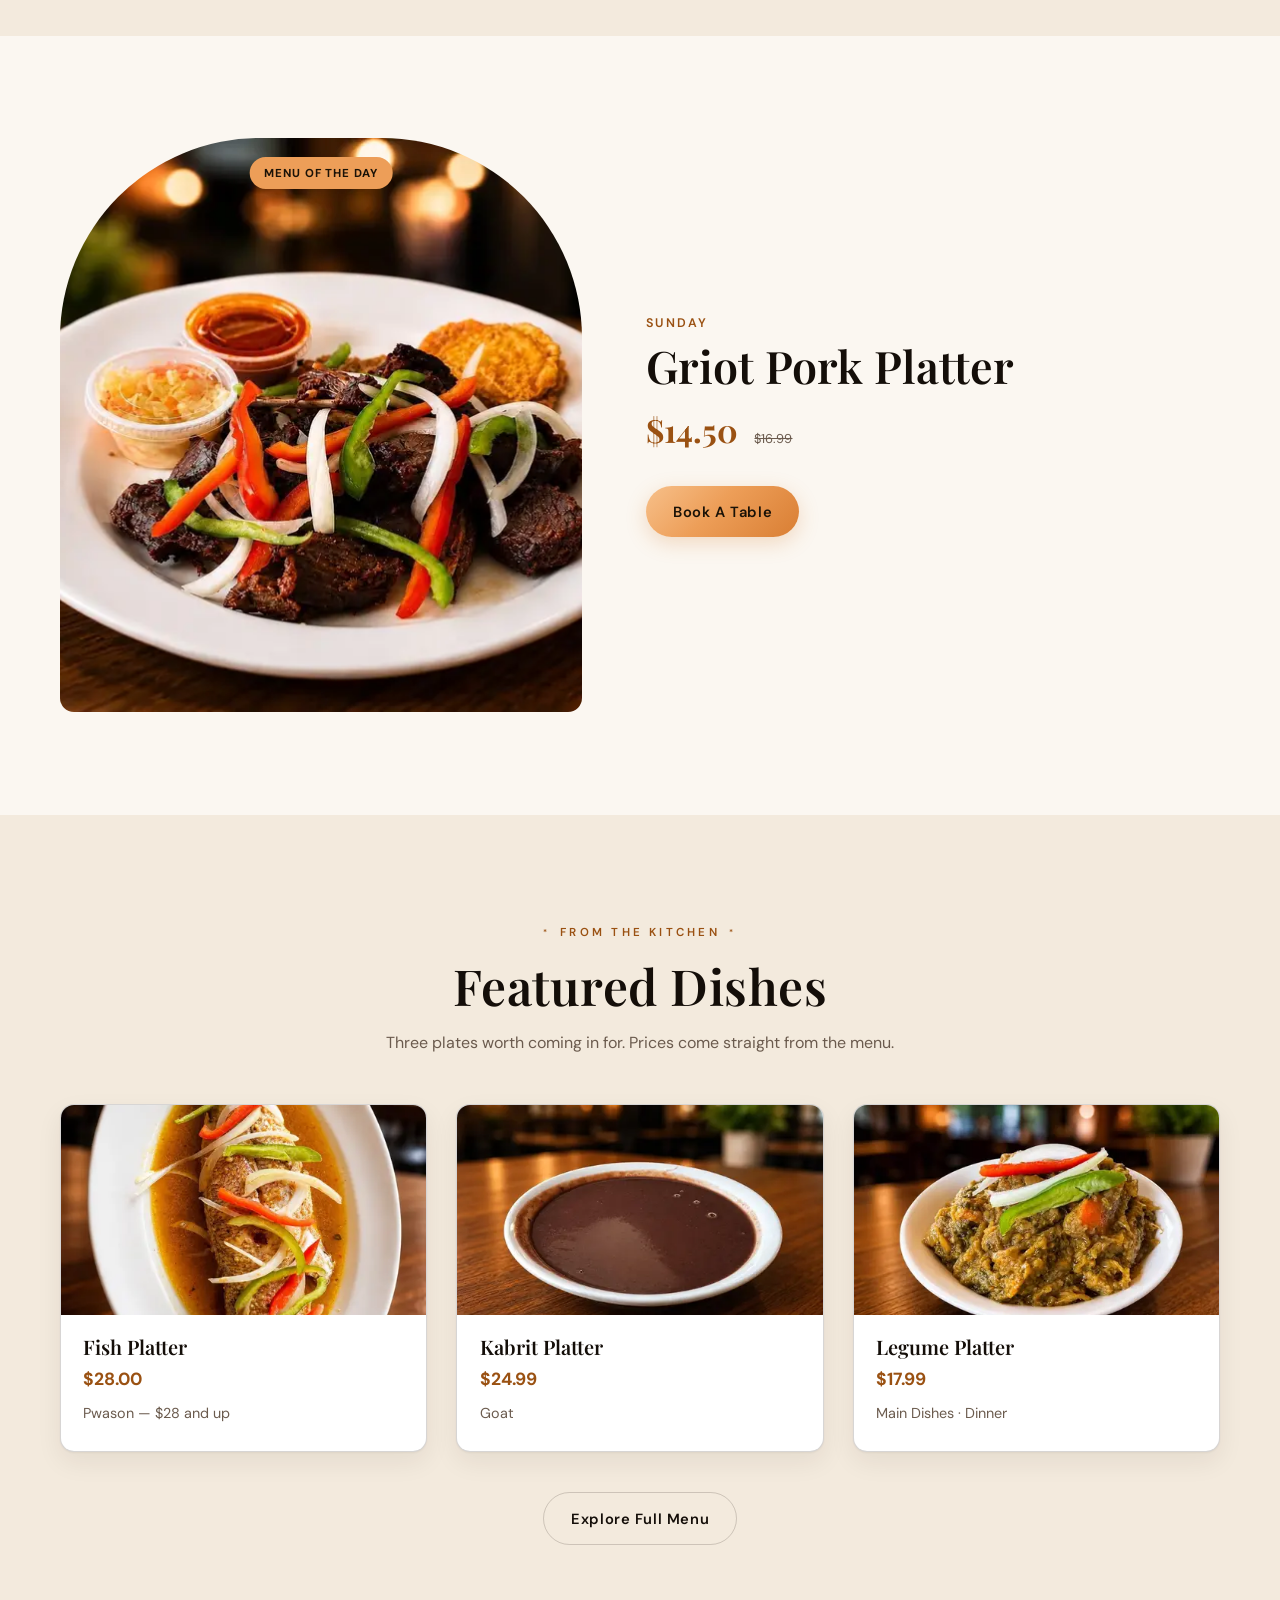
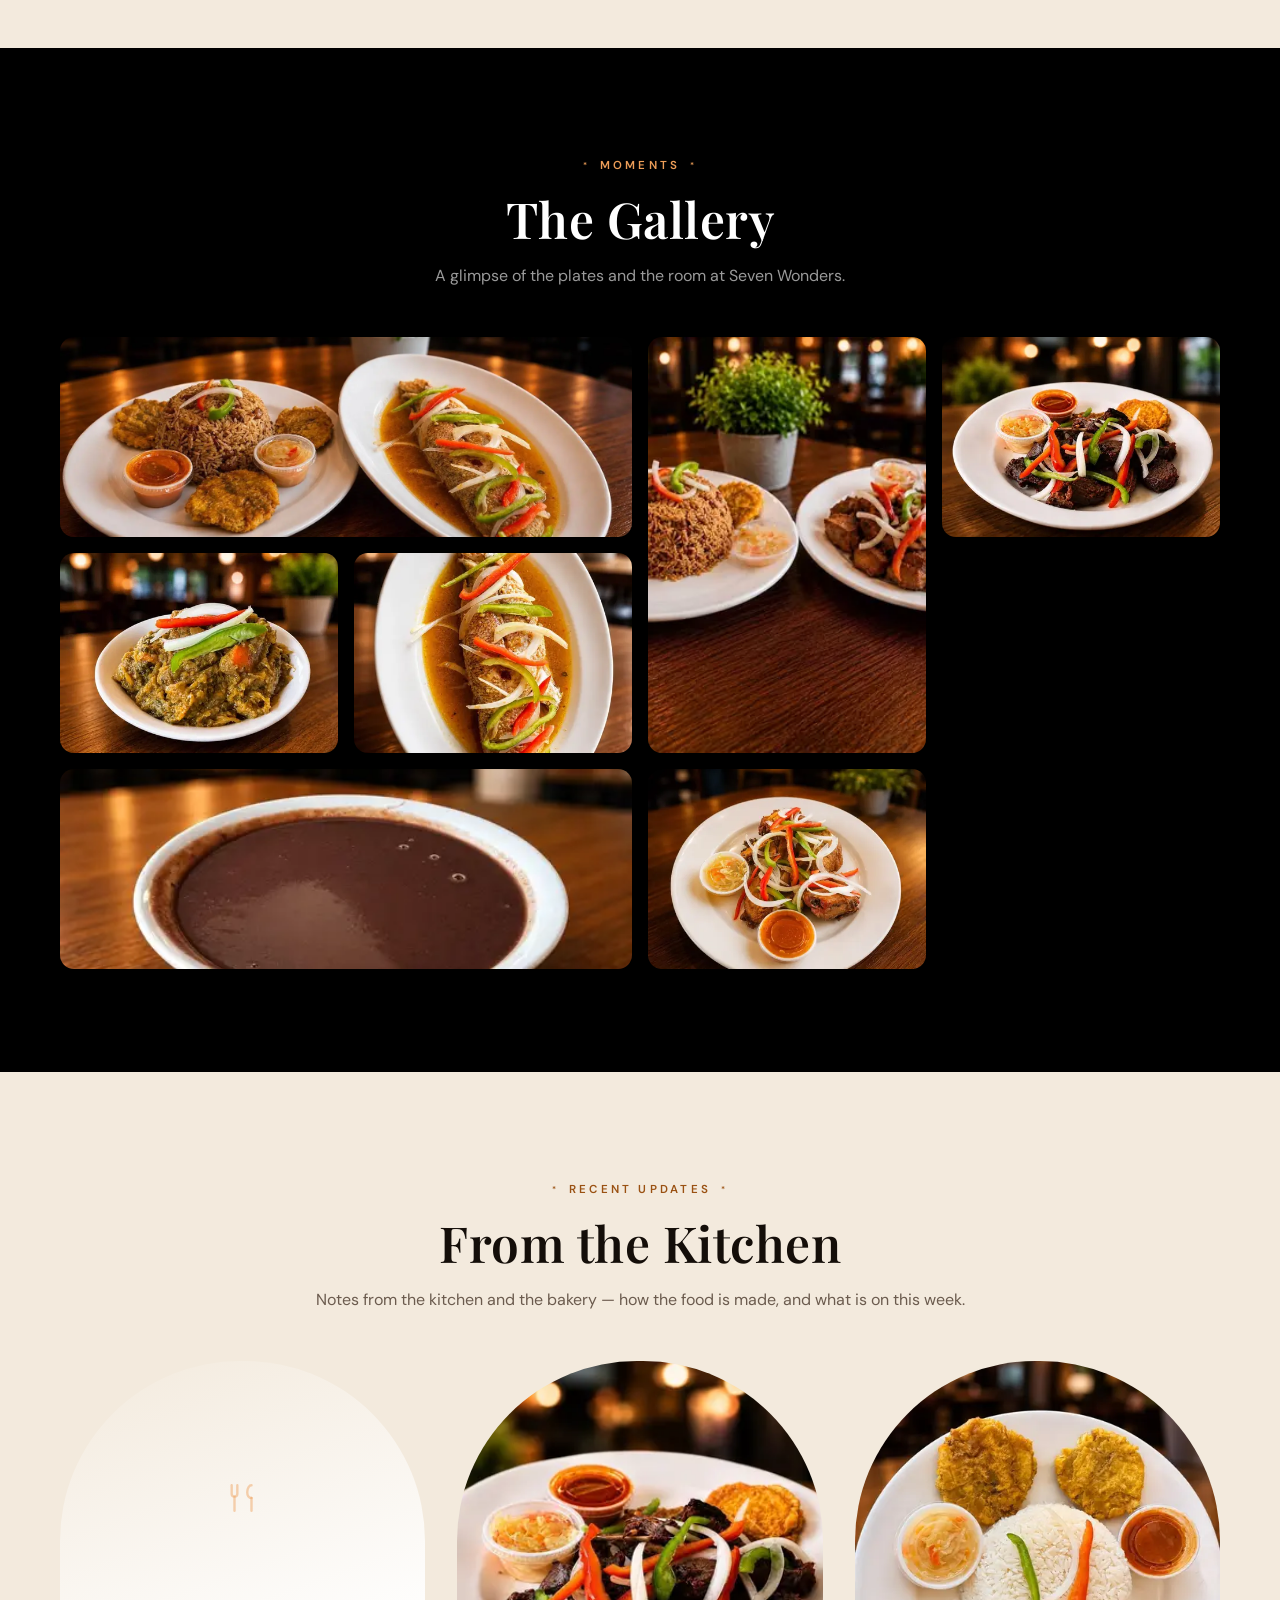
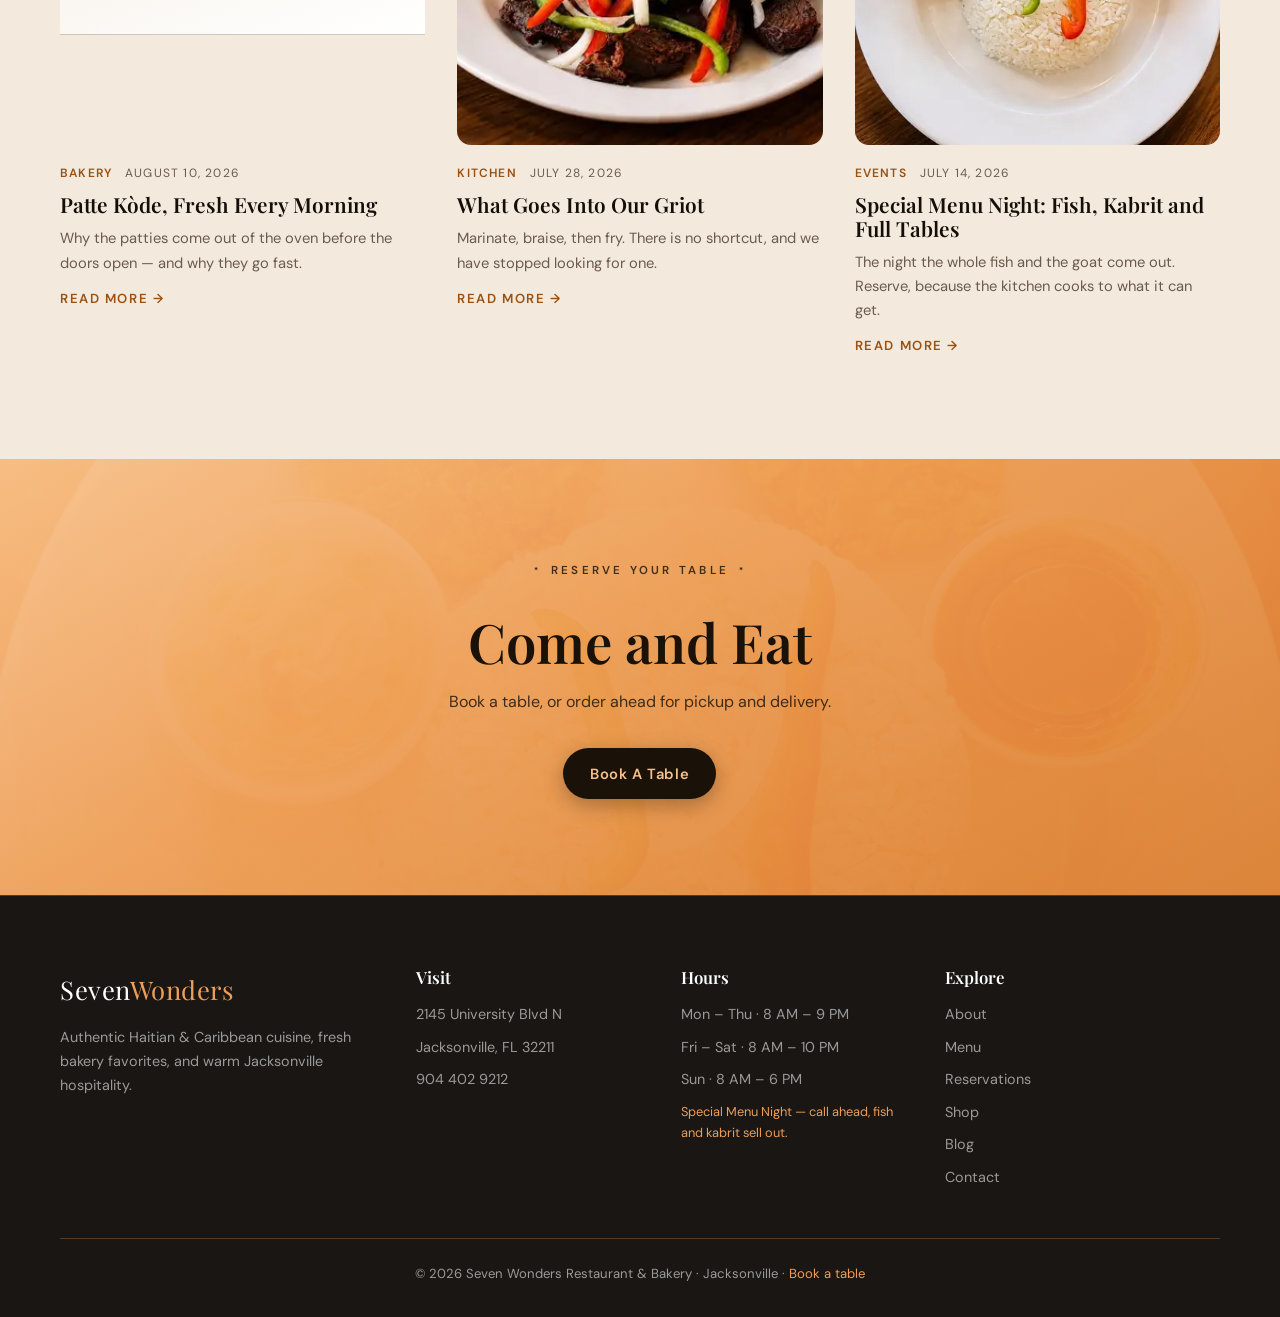
==== commit 596b8694: "Add unified cart and menu checkout flow Adds a site-wide cart drawer, menu Stripe checkout with serv" ====
--- a/index.html
+++ b/index.html
@@ -31,7 +31,7 @@
       }
     })();
   </script>
-  <link rel="stylesheet" href="css/style.css?v=stripe-checkout" />
+  <link rel="stylesheet" href="css/style.css?v=cart-pay-flow" />
 </head>
 <body>
   <a class="skip-link" href="#main">Skip to content</a>
@@ -51,10 +51,10 @@
         </ul>
       </nav>
       <div class="nav-actions">
-        <a class="cart-btn" href="shop.html" aria-label="View cart">
+        <button class="cart-btn" type="button" aria-label="Open cart" aria-haspopup="dialog" aria-controls="cart-drawer">
           <svg width="24" height="24" viewBox="0 0 24 24" fill="none" stroke="currentColor" stroke-width="1.8" stroke-linecap="round" stroke-linejoin="round"><circle cx="9" cy="21" r="1"/><circle cx="20" cy="21" r="1"/><path d="M1 1h4l2.68 13.39a2 2 0 0 0 2 1.61h9.72a2 2 0 0 0 2-1.61L23 6H6"/></svg>
           <span class="cart-badge" id="cart-badge">0</span>
-        </a>
+        </button>
         <button class="theme-toggle" type="button" data-theme-toggle aria-label="Switch to dark theme" aria-pressed="false">
           <svg class="theme-sun" width="20" height="20" viewBox="0 0 24 24" aria-hidden="true"><circle cx="12" cy="12" r="4"/><path d="M12 2v2M12 20v2M4.93 4.93l1.41 1.41M17.66 17.66l1.41 1.41M2 12h2M20 12h2M4.93 19.07l1.41-1.41M17.66 6.34l1.41-1.41"/></svg>
           <svg class="theme-moon" width="20" height="20" viewBox="0 0 24 24" aria-hidden="true"><path d="M21 12.79A9 9 0 1 1 11.21 3 7 7 0 0 0 21 12.79z"/></svg>
@@ -270,6 +270,7 @@
   <script src="content/about.js"></script>
   <script src="js/content.js"></script>
   <script src="js/image-meta.js"></script>
+  <script src="js/payment.js"></script>
   <!-- ===== BEHAVIOUR (site-render must come before main.js) ===== -->
   <script src="js/menu-data.js"></script>
   <script src="js/site-render.js"></script>
--- a/css/style.css
+++ b/css/style.css
@@ -553,24 +553,62 @@
   font-size: .88rem;
   margin: -1.1rem 0 1.8rem;
 }
-.cart-panel {
-  margin-top: clamp(2rem, 5vw, 3.5rem);
+.cart-drawer-backdrop {
+  position: fixed;
+  inset: 0;
+  z-index: 95;
+  background: rgba(0,0,0,.56);
+  opacity: 0;
+  pointer-events: none;
+  transition: opacity .25s var(--ease);
+}
+.cart-drawer-backdrop.open {
+  opacity: 1;
+  pointer-events: auto;
+}
+.cart-drawer {
+  position: fixed;
+  z-index: 100;
+  top: 0;
+  right: 0;
+  width: min(460px, 100vw);
+  height: 100vh;
+  padding: clamp(1.1rem, 3vw, 1.8rem);
   background:
     linear-gradient(135deg, rgba(237,158,88,.12), transparent 42%),
     var(--surface);
-  border: 1px solid var(--line);
-  border-radius: var(--radius);
+  border-left: 1px solid var(--line);
   box-shadow: var(--shadow-card);
-  padding: clamp(1.2rem, 3vw, 2rem);
-}
-.cart-panel__head {
+  transform: translateX(100%);
+  transition: transform .28s var(--ease);
+  display: grid;
+  grid-template-rows: auto minmax(0, 1fr) auto auto auto auto;
+  gap: 1rem;
+  overflow: auto;
+}
+.cart-drawer.open {
+  transform: translateX(0);
+}
+.cart-drawer__head {
   display: flex;
   justify-content: space-between;
   align-items: flex-start;
   gap: 1rem;
-  margin-bottom: 1.2rem;
-}
-.cart-panel__head h2 { font-size: clamp(1.8rem, 3.6vw, 2.5rem); }
+}
+.cart-drawer__head h2 { font-size: clamp(1.8rem, 3.6vw, 2.5rem); }
+.cart-drawer__close {
+  width: 44px;
+  height: 44px;
+  border-radius: 50%;
+  border: 1px solid var(--line);
+  display: grid;
+  place-items: center;
+  font-size: 1.3rem;
+  color: var(--ink-strong);
+  background: var(--fill-subtle);
+  flex: 0 0 auto;
+}
+.cart-drawer__close:hover { color: var(--accent); border-color: var(--accent); }
 .cart-items { display: grid; gap: .8rem; }
 .cart-empty {
   color: var(--ink-muted);
@@ -580,19 +618,29 @@
 }
 .cart-line {
   display: grid;
-  grid-template-columns: minmax(0, 1fr) auto auto;
+  grid-template-columns: minmax(0, 1fr) auto;
   align-items: center;
-  gap: 1rem;
+  gap: .7rem 1rem;
   padding: .9rem 0;
   border-bottom: 1px solid var(--line);
 }
+.cart-line__main { grid-column: 1 / -1; min-width: 0; }
 .cart-line h3 { font-size: 1rem; margin: 0 0 .2rem; }
 .cart-line p { color: var(--ink-muted); font-size: .86rem; margin: 0; }
 .cart-line__price {
   color: var(--ink-strong);
   font-weight: 700;
-  white-space: nowrap;
-}
+  font-size: .9rem;
+  text-align: right;
+}
+.cart-line__remove {
+  grid-column: 1 / -1;
+  justify-self: start;
+  color: var(--ink-muted);
+  font-size: .8rem;
+  text-decoration: underline;
+}
+.cart-line__remove:hover { color: var(--accent); }
 .cart-qty {
   display: inline-flex;
   align-items: center;
@@ -631,7 +679,8 @@
 .cart-note {
   color: var(--ink-muted);
   font-size: .9rem;
-  margin: 0 0 1rem;
+  line-height: 1.5;
+  margin: 0;
 }
 .checkout-success {
   margin-bottom: 1.2rem;
@@ -846,7 +895,7 @@
   .dish-grid, .blog-grid, .product-grid { grid-template-columns: 1fr; }
   .shop-bar { align-items: stretch; }
   .sort-select { width: 100%; }
-  .cart-panel__head,
+  .cart-drawer__head,
   .cart-line,
   .cart-total {
     display: grid;
@@ -855,6 +904,7 @@
   }
   .cart-line { gap: .7rem; }
   .cart-qty { width: max-content; }
+  .cart-line__price { text-align: left; }
   .form-grid { grid-template-columns: 1fr; }
   .footer-grid { grid-template-columns: 1fr; }
   .founder-grid { grid-template-columns: repeat(2, minmax(0, 1fr)); gap: .75rem; max-width: 380px; }
@@ -1349,6 +1399,13 @@
 .order-clear { color: var(--ink-muted); font-size: .8rem; text-decoration: underline; margin-top: .7rem; }
 .order-clear:hover { color: var(--accent); }
 .order-note { color: var(--ink-muted); font-size: .74rem; margin-top: .5rem; line-height: 1.4; }
+.order-actions {
+  display: grid;
+  gap: .65rem;
+}
+.order-actions .btn[hidden] {
+  display: none;
+}
 
 /* Fulfilment radios (pickup/delivery) */
 .pill-radios { display: flex; gap: .6rem; }
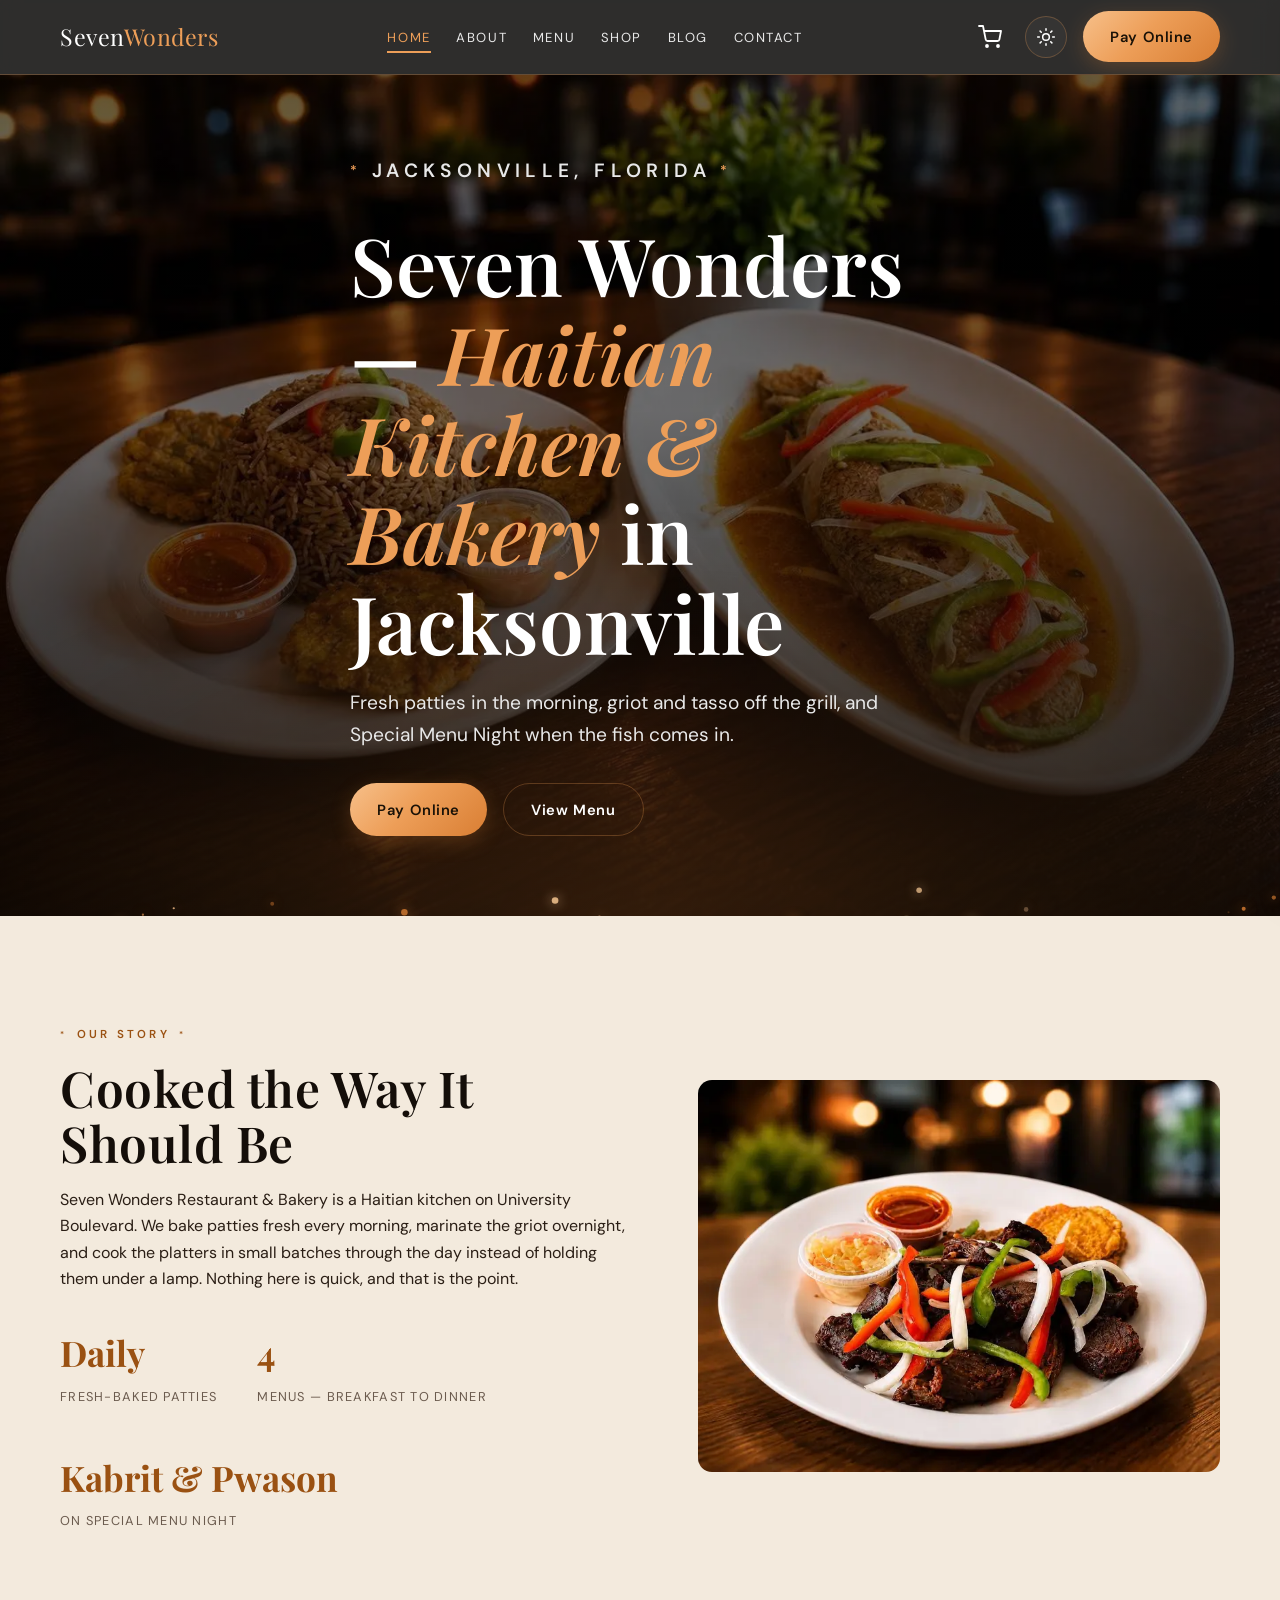
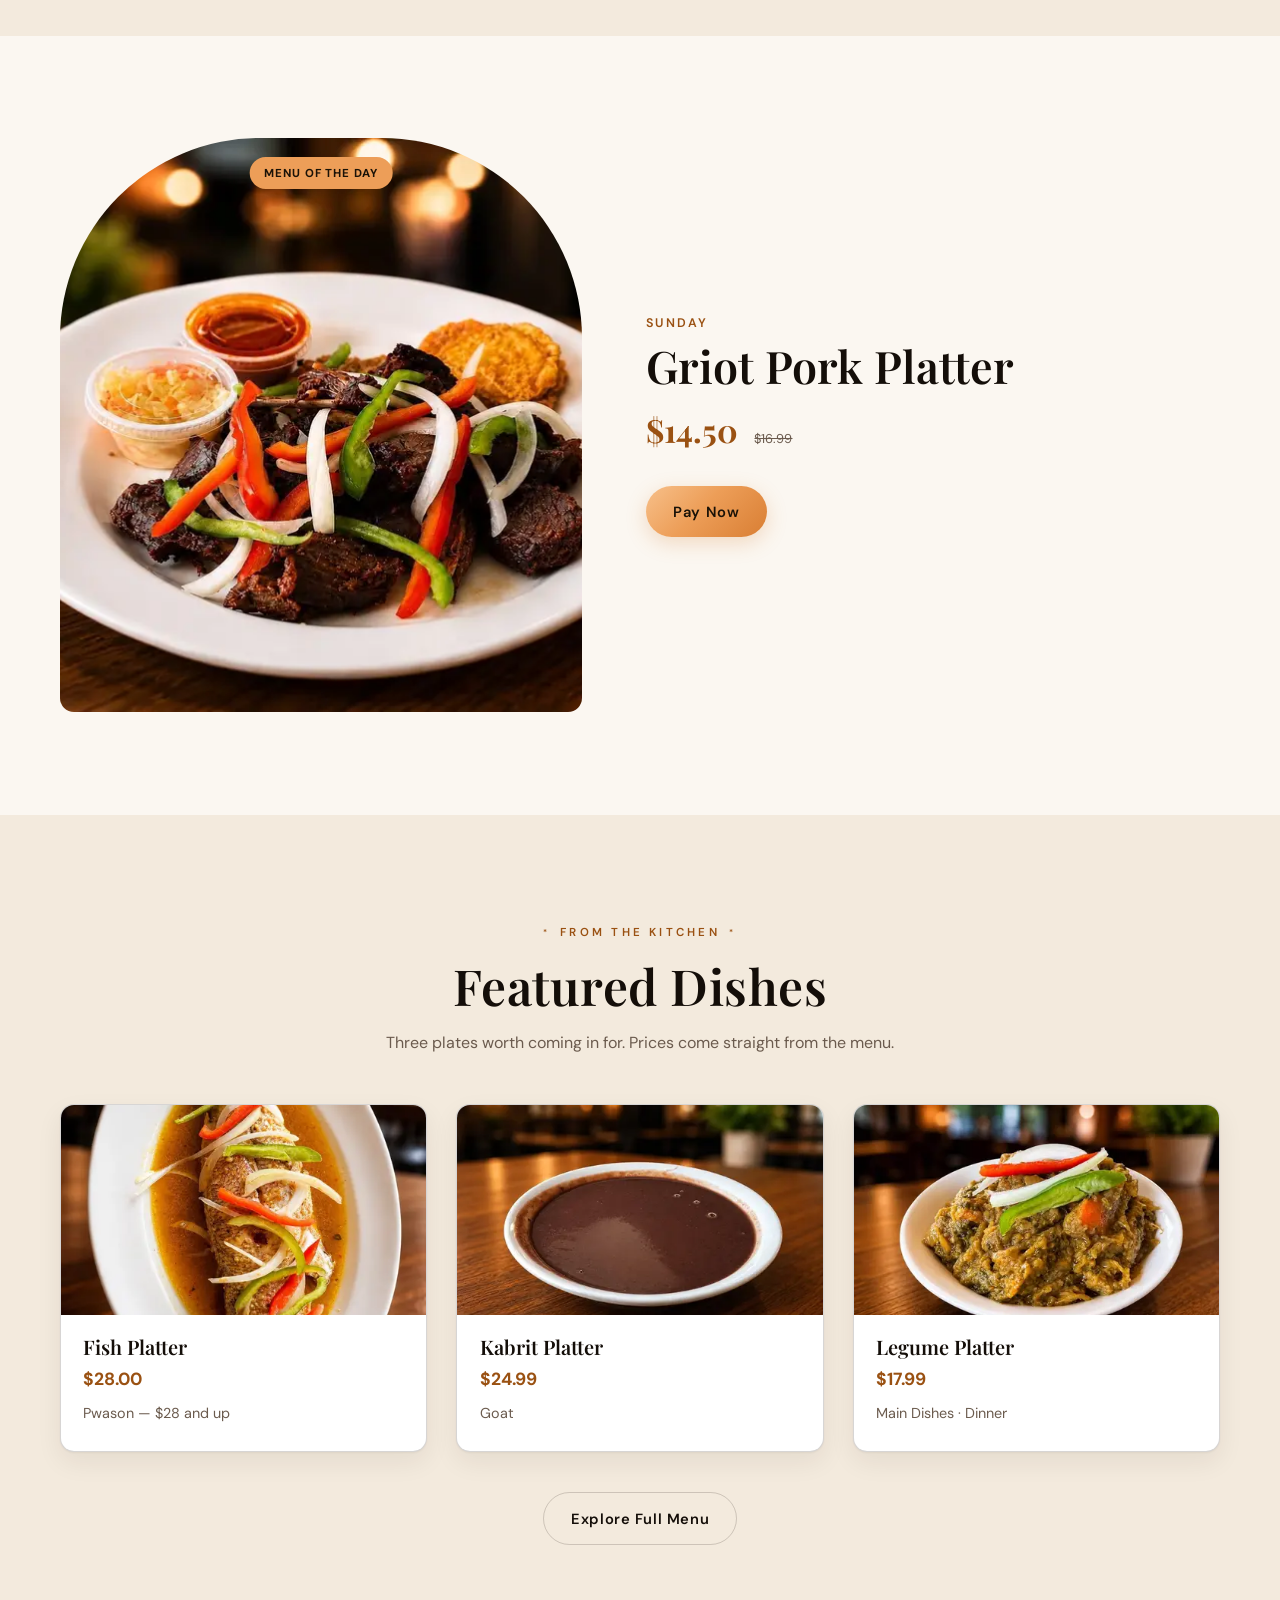
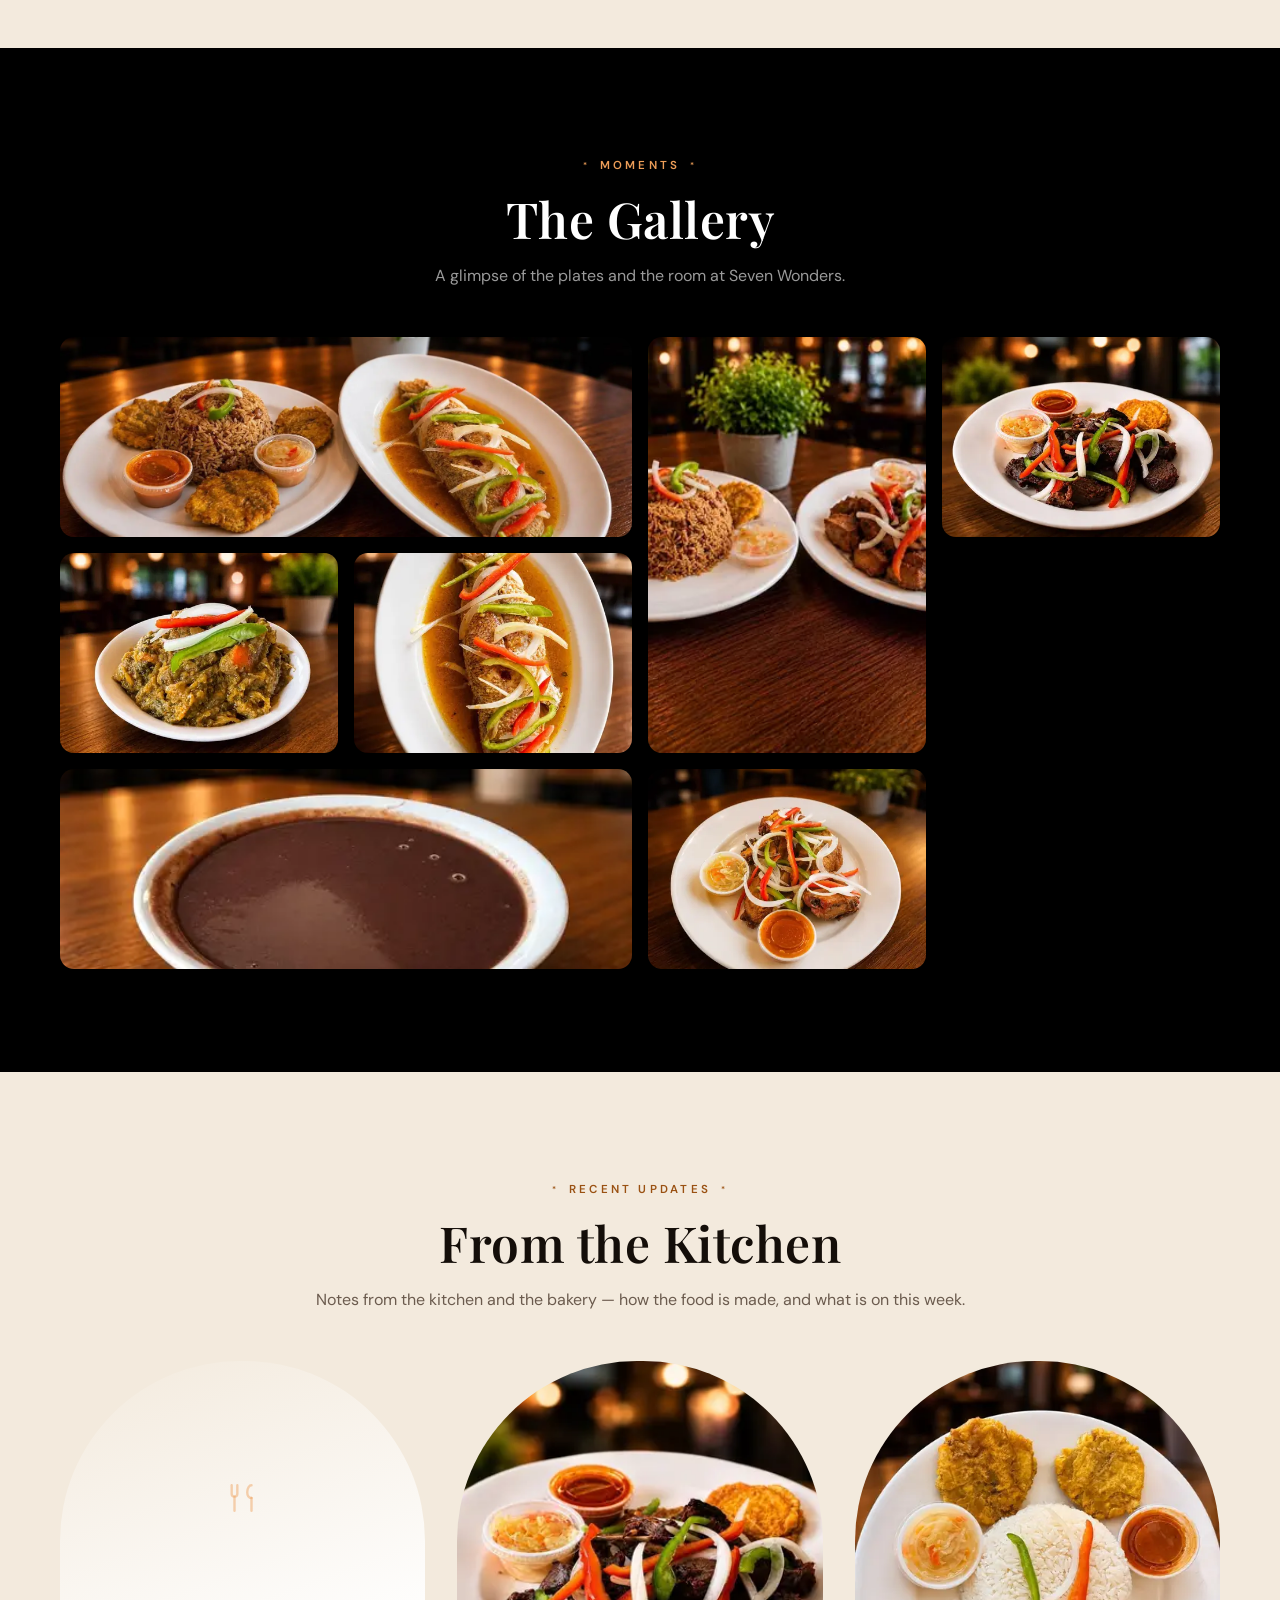
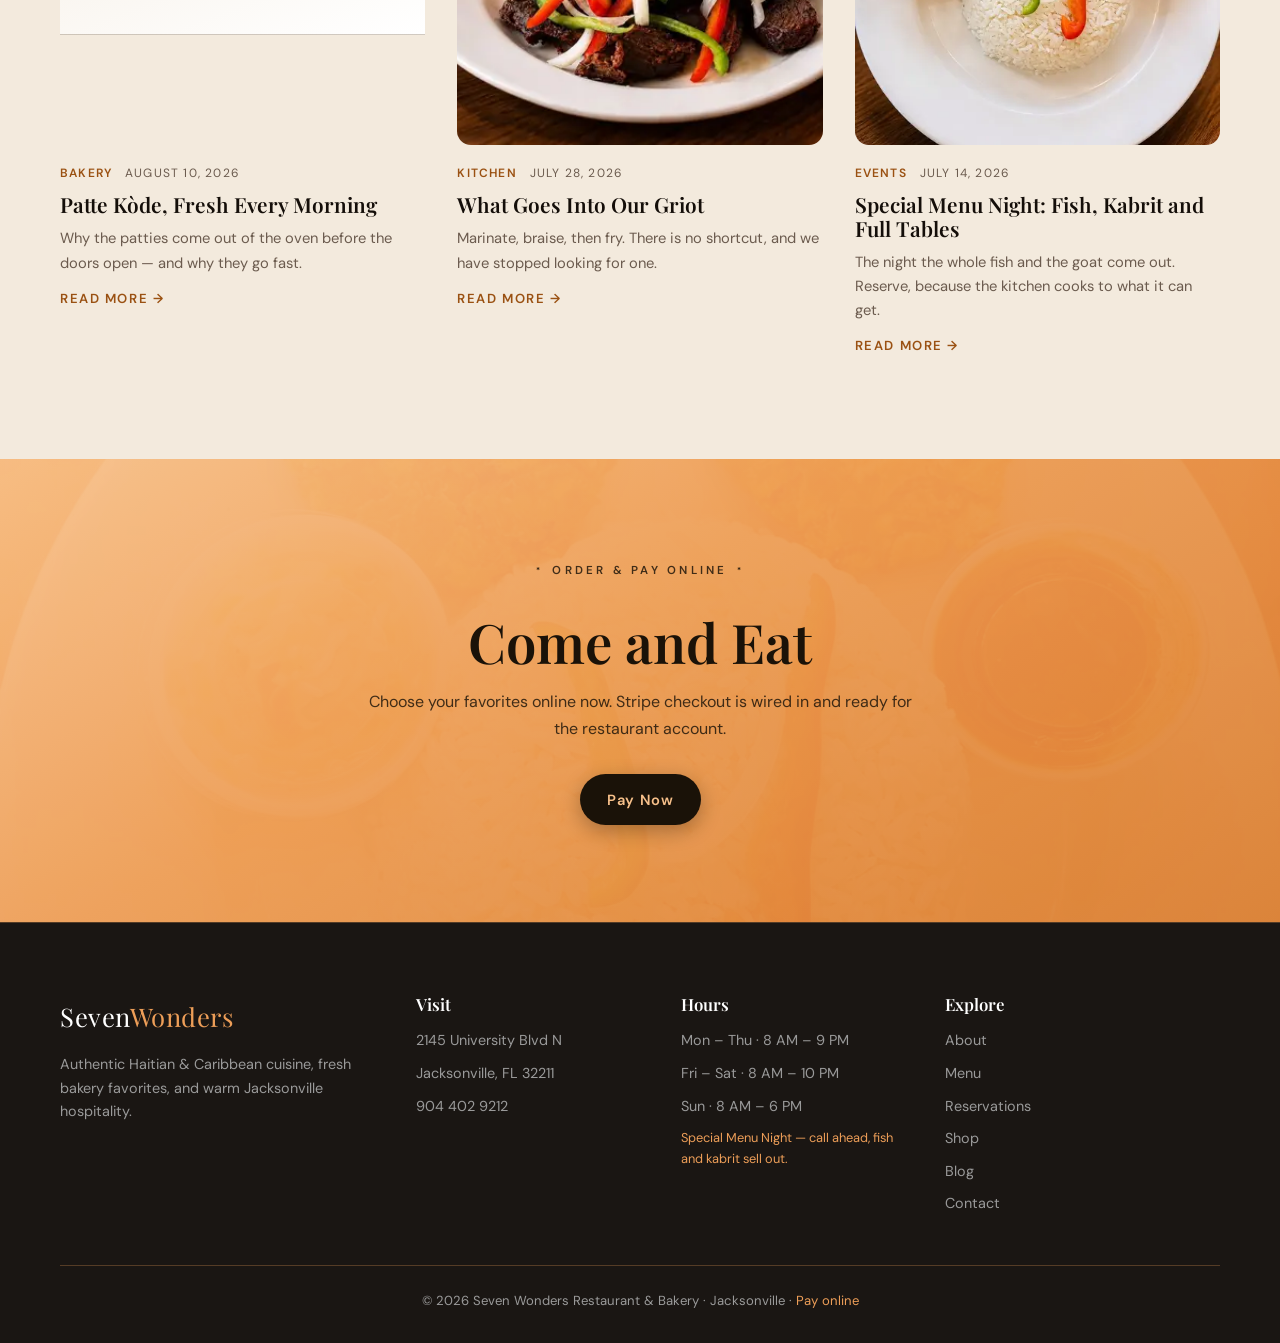
==== commit b21d7f95: "Show pay actions before Stripe setup Keeps Pay Now visible in the cart and menu order flow, adds Pay" ====
--- a/index.html
+++ b/index.html
@@ -59,7 +59,7 @@
           <svg class="theme-sun" width="20" height="20" viewBox="0 0 24 24" aria-hidden="true"><circle cx="12" cy="12" r="4"/><path d="M12 2v2M12 20v2M4.93 4.93l1.41 1.41M17.66 17.66l1.41 1.41M2 12h2M20 12h2M4.93 19.07l1.41-1.41M17.66 6.34l1.41-1.41"/></svg>
           <svg class="theme-moon" width="20" height="20" viewBox="0 0 24 24" aria-hidden="true"><path d="M21 12.79A9 9 0 1 1 11.21 3 7 7 0 0 0 21 12.79z"/></svg>
         </button>
-        <a class="btn btn--primary" href="reservation.html">Reservation</a>
+        <a class="btn btn--primary" href="shop.html">Pay Online</a>
         <button class="hamburger" aria-label="Open menu" aria-expanded="false" aria-controls="nav-links">
           <span></span><span></span><span></span>
         </button>
@@ -81,7 +81,7 @@
         <h1>Seven Wonders — <span class="accent">Haitian Kitchen &amp; Bakery</span> in Jacksonville</h1>
         <p>Fresh patties in the morning, griot and tasso off the grill, and Special Menu Night when the fish comes in.</p>
         <div class="hero__cta">
-          <a class="btn btn--primary" href="reservation.html">Book A Table</a>
+          <a class="btn btn--primary" href="shop.html">Pay Online</a>
           <a class="btn btn--ghost" href="menu.html">View Menu</a>
         </div>
       </div>
@@ -114,7 +114,7 @@
           <h2 class="mod-name" id="mod-name">Griot Pork Platter</h2>
           <p class="mod-desc" id="mod-desc" hidden></p>
           <div class="mod-price" id="mod-price">$15.00 <small>$17.60</small></div>
-          <div style="margin-top:1.8rem"><a class="btn btn--primary" href="reservation.html">Book A Table</a></div>
+          <div style="margin-top:1.8rem"><a class="btn btn--primary" href="shop.html">Pay Now</a></div>
         </div>
       </div>
     </section>
@@ -202,10 +202,10 @@
     <section class="cta-banner">
       <img src="assets/gallery/gallery-09.jpeg" alt="" width="1086" height="1448" loading="lazy" decoding="async" srcset="assets/variants/gallery/gallery-09-480.webp 480w, assets/variants/gallery/gallery-09-768.webp 768w, assets/variants/gallery/gallery-09-1086.webp 1086w" sizes="100vw" />
       <div class="container reveal">
-        <p class="eyebrow">Reserve Your Table</p>
+        <p class="eyebrow">Order &amp; Pay Online</p>
         <h2>Come and Eat</h2>
-        <p>Book a table, or order ahead for pickup and delivery.</p>
-        <a class="btn btn--primary" href="reservation.html">Book A Table</a>
+        <p>Choose your favorites online now. Stripe checkout is wired in and ready for the restaurant account.</p>
+        <a class="btn btn--primary" href="shop.html">Pay Now</a>
       </div>
     </section>
   </main>
@@ -255,7 +255,7 @@
         </div>
       </div>
       <div class="footer-bottom">
-        &#169; <span id="year">2026</span> Seven Wonders Restaurant &amp; Bakery &#183; Jacksonville, FL &#183; <a href="reservation.html">Book a table</a>
+        &#169; <span id="year">2026</span> Seven Wonders Restaurant &amp; Bakery &#183; Jacksonville, FL &#183; <a href="shop.html">Pay online</a>
       </div>
     </div>
   </footer>
